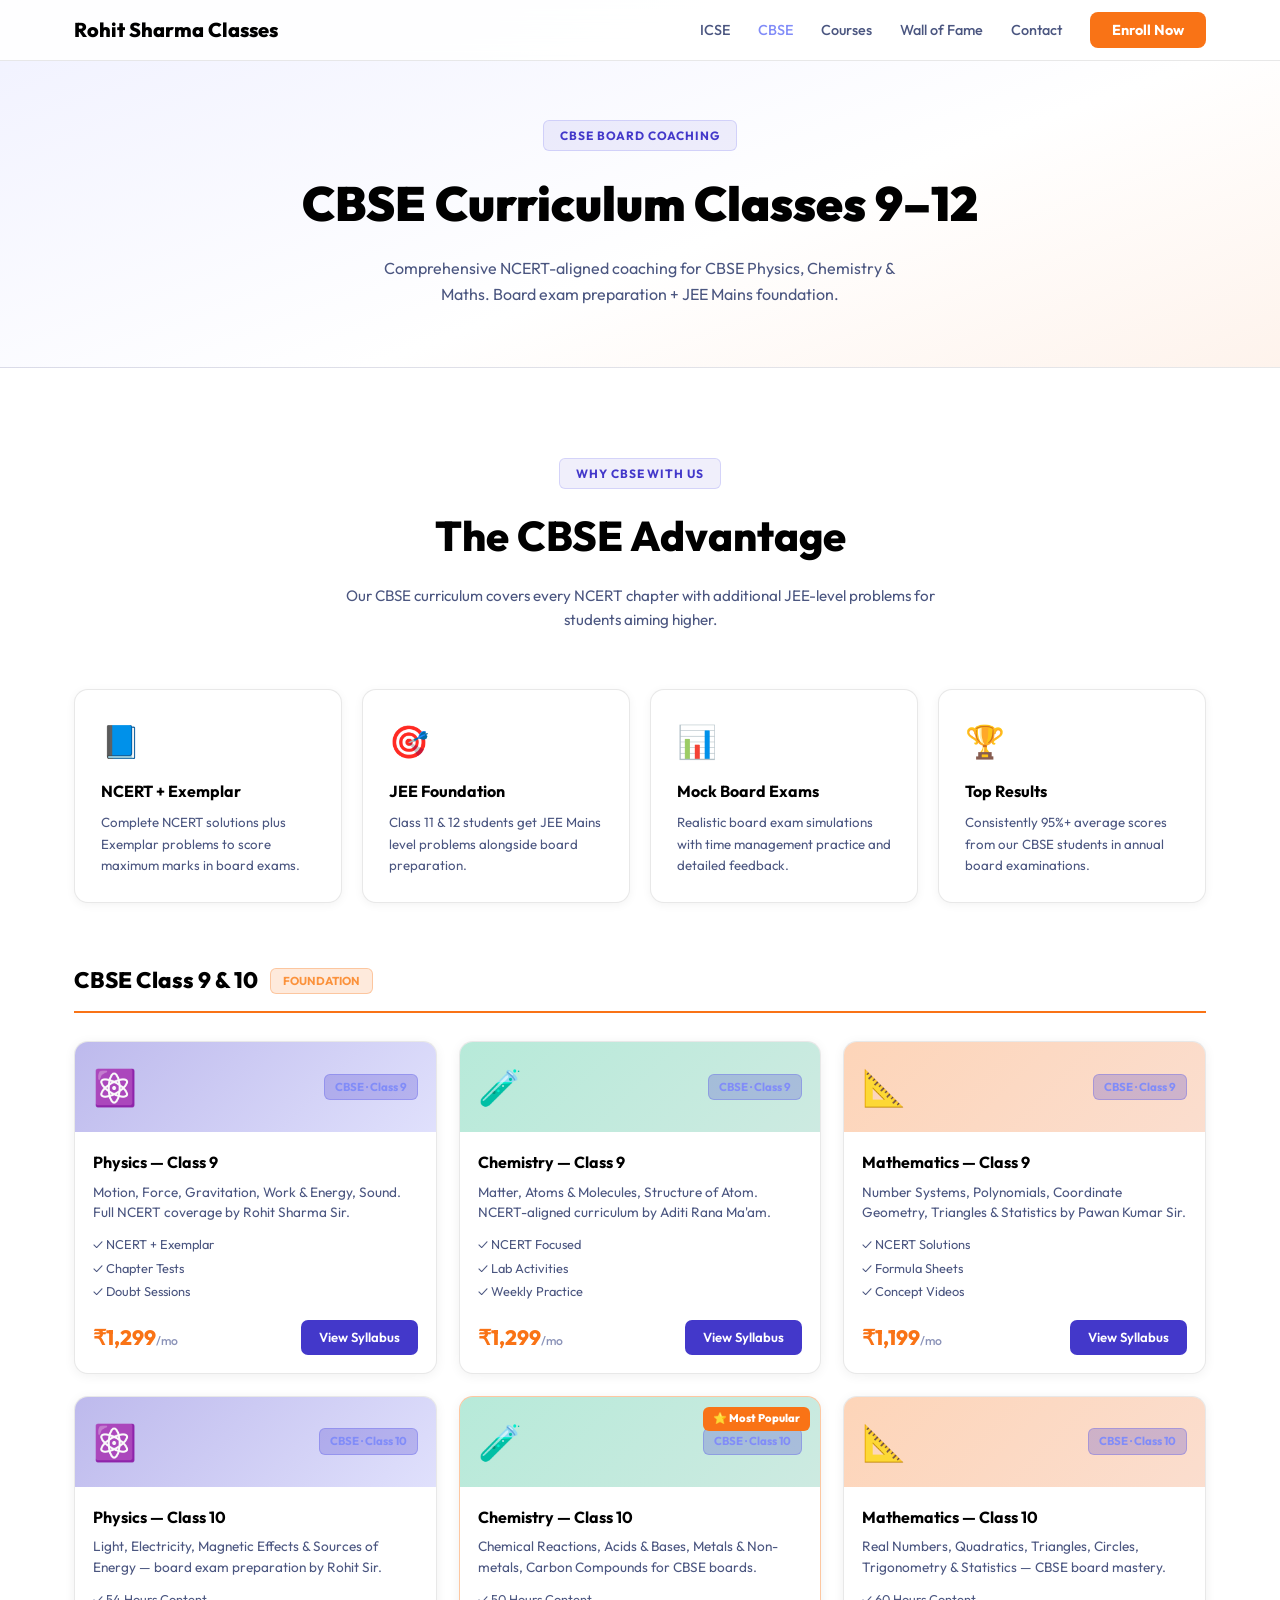
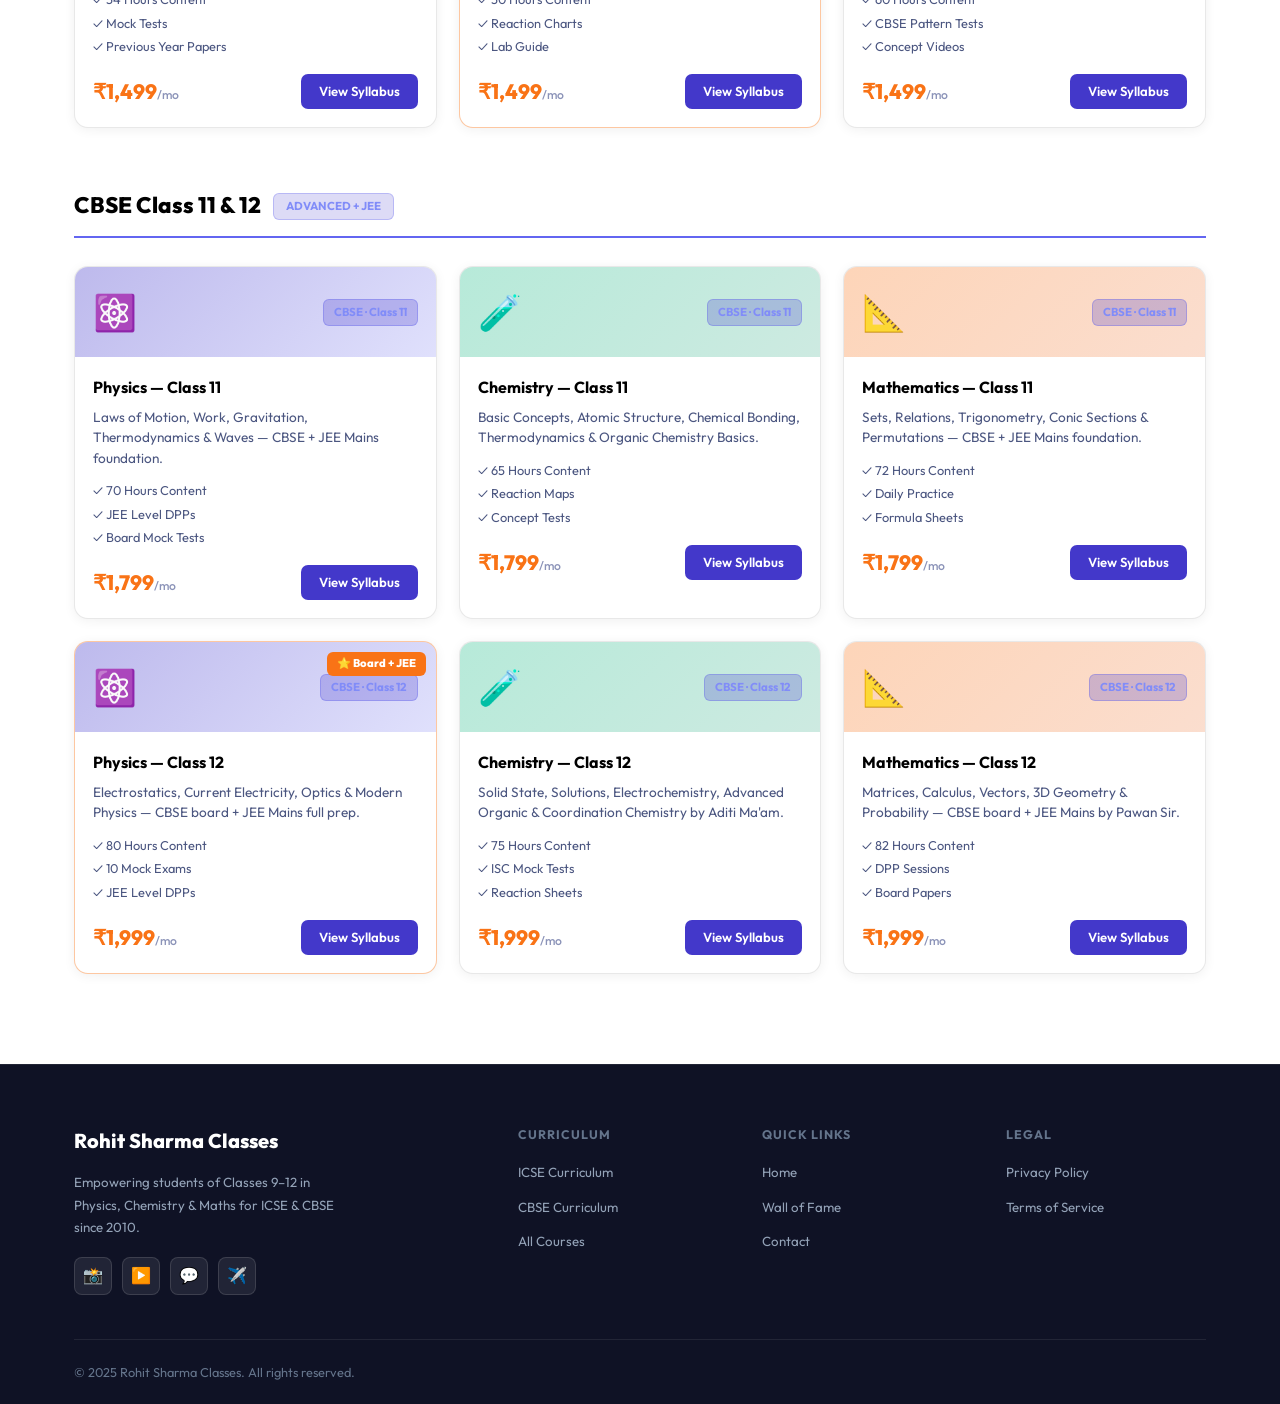
==== cbse.html @ 2926d789 "Initial commit - Rohit Sharma Classes website" ====
<!DOCTYPE html>
<html lang="en">
<head>
  <meta charset="UTF-8"/><meta name="viewport" content="width=device-width,initial-scale=1.0"/>
  <title>CBSE Curriculum | Rohit Sharma Classes</title>
  <meta name="description" content="CBSE Physics, Chemistry & Maths tuition for Classes 9–12 by Rohit Sharma Classes."/>
  <link rel="preconnect" href="https://fonts.googleapis.com"/>
  <link href="https://fonts.googleapis.com/css2?family=Outfit:wght@300;400;500;600;700;800;900&display=swap" rel="stylesheet"/>
  <link rel="stylesheet" href="style.css"/>
</head>
<body>
<nav class="navbar" id="navbar">
  <div class="nav-container">
    <a href="index.html" class="nav-logo">Rohit Sharma Classes</a>
    <ul class="nav-links" id="navLinks">
      <li><a href="icse.html">ICSE</a></li>
      <li><a href="cbse.html" class="active">CBSE</a></li>
      <li><a href="courses.html">Courses</a></li>
      <li><a href="wall-of-fame.html">Wall of Fame</a></li>
      <li><a href="contact.html">Contact</a></li>
      <li><a href="contact.html" class="nav-cta">Enroll Now</a></li>
    </ul>
    <button class="hamburger" id="hamburger"><span></span><span></span><span></span></button>
  </div>
</nav>

<div class="page-header">
  <div class="container">
    <span class="section-tag">CBSE Board Coaching</span>
    <h1>CBSE Curriculum <span class="gradient-text">Classes 9–12</span></h1>
    <p>Comprehensive NCERT-aligned coaching for CBSE Physics, Chemistry &amp; Maths. Board exam preparation + JEE Mains foundation.</p>
  </div>
</div>

<section class="section">
  <div class="container">
    <div class="section-header">
      <span class="section-tag">Why CBSE with Us</span>
      <h2>The <span class="gradient-text">CBSE Advantage</span></h2>
      <p>Our CBSE curriculum covers every NCERT chapter with additional JEE-level problems for students aiming higher.</p>
    </div>
    <div class="why-grid">
      <div class="why-card reveal"><div class="why-icon">📘</div><h3>NCERT + Exemplar</h3><p>Complete NCERT solutions plus Exemplar problems to score maximum marks in board exams.</p></div>
      <div class="why-card reveal"><div class="why-icon">🎯</div><h3>JEE Foundation</h3><p>Class 11 &amp; 12 students get JEE Mains level problems alongside board preparation.</p></div>
      <div class="why-card reveal"><div class="why-icon">📊</div><h3>Mock Board Exams</h3><p>Realistic board exam simulations with time management practice and detailed feedback.</p></div>
      <div class="why-card reveal"><div class="why-icon">🏆</div><h3>Top Results</h3><p>Consistently 95%+ average scores from our CBSE students in annual board examinations.</p></div>
    </div>

    <div style="margin-top:60px">
      <div style="border-bottom:2px solid var(--orange);padding-bottom:12px;margin-bottom:28px;display:flex;align-items:center;gap:12px">
        <h2 style="font-size:1.4rem;font-weight:800">CBSE Class 9 &amp; 10</h2>
        <span style="background:rgba(249,115,22,.15);color:#fb923c;border:1px solid rgba(249,115,22,.3);padding:3px 12px;border-radius:6px;font-size:.72rem;font-weight:700">FOUNDATION</span>
      </div>
      <div class="courses-grid">
        <div class="course-card reveal"><div class="course-card-header physics-bg"><span class="subject-icon">⚛️</span><div class="course-board-tag">CBSE · Class 9</div></div><div class="course-card-body"><h3>Physics — Class 9</h3><p>Motion, Force, Gravitation, Work &amp; Energy, Sound. Full NCERT coverage by Rohit Sharma Sir.</p><ul class="course-features"><li>✓ NCERT + Exemplar</li><li>✓ Chapter Tests</li><li>✓ Doubt Sessions</li></ul><div class="course-footer"><span class="price">₹1,299<span>/mo</span></span><a href="contact.html" class="btn-card">View Syllabus</a></div></div></div>
        <div class="course-card reveal"><div class="course-card-header chemistry-bg"><span class="subject-icon">🧪</span><div class="course-board-tag">CBSE · Class 9</div></div><div class="course-card-body"><h3>Chemistry — Class 9</h3><p>Matter, Atoms &amp; Molecules, Structure of Atom. NCERT-aligned curriculum by Aditi Rana Ma'am.</p><ul class="course-features"><li>✓ NCERT Focused</li><li>✓ Lab Activities</li><li>✓ Weekly Practice</li></ul><div class="course-footer"><span class="price">₹1,299<span>/mo</span></span><a href="contact.html" class="btn-card">View Syllabus</a></div></div></div>
        <div class="course-card reveal"><div class="course-card-header maths-bg"><span class="subject-icon">📐</span><div class="course-board-tag">CBSE · Class 9</div></div><div class="course-card-body"><h3>Mathematics — Class 9</h3><p>Number Systems, Polynomials, Coordinate Geometry, Triangles &amp; Statistics by Pawan Kumar Sir.</p><ul class="course-features"><li>✓ NCERT Solutions</li><li>✓ Formula Sheets</li><li>✓ Concept Videos</li></ul><div class="course-footer"><span class="price">₹1,199<span>/mo</span></span><a href="contact.html" class="btn-card">View Syllabus</a></div></div></div>
        <div class="course-card reveal"><div class="course-card-header physics-bg"><span class="subject-icon">⚛️</span><div class="course-board-tag">CBSE · Class 10</div></div><div class="course-card-body"><h3>Physics — Class 10</h3><p>Light, Electricity, Magnetic Effects &amp; Sources of Energy — board exam preparation by Rohit Sir.</p><ul class="course-features"><li>✓ 54 Hours Content</li><li>✓ Mock Tests</li><li>✓ Previous Year Papers</li></ul><div class="course-footer"><span class="price">₹1,499<span>/mo</span></span><a href="contact.html" class="btn-card">View Syllabus</a></div></div></div>
        <div class="course-card reveal featured"><div class="featured-badge">⭐ Most Popular</div><div class="course-card-header chemistry-bg"><span class="subject-icon">🧪</span><div class="course-board-tag">CBSE · Class 10</div></div><div class="course-card-body"><h3>Chemistry — Class 10</h3><p>Chemical Reactions, Acids &amp; Bases, Metals &amp; Non-metals, Carbon Compounds for CBSE boards.</p><ul class="course-features"><li>✓ 50 Hours Content</li><li>✓ Reaction Charts</li><li>✓ Lab Guide</li></ul><div class="course-footer"><span class="price">₹1,499<span>/mo</span></span><a href="contact.html" class="btn-card">View Syllabus</a></div></div></div>
        <div class="course-card reveal"><div class="course-card-header maths-bg"><span class="subject-icon">📐</span><div class="course-board-tag">CBSE · Class 10</div></div><div class="course-card-body"><h3>Mathematics — Class 10</h3><p>Real Numbers, Quadratics, Triangles, Circles, Trigonometry &amp; Statistics — CBSE board mastery.</p><ul class="course-features"><li>✓ 60 Hours Content</li><li>✓ CBSE Pattern Tests</li><li>✓ Concept Videos</li></ul><div class="course-footer"><span class="price">₹1,499<span>/mo</span></span><a href="contact.html" class="btn-card">View Syllabus</a></div></div></div>
      </div>
    </div>

    <div style="margin-top:60px">
      <div style="border-bottom:2px solid var(--blue2);padding-bottom:12px;margin-bottom:28px;display:flex;align-items:center;gap:12px">
        <h2 style="font-size:1.4rem;font-weight:800">CBSE Class 11 &amp; 12</h2>
        <span style="background:rgba(67,56,202,.18);color:#818cf8;border:1px solid rgba(99,102,241,.3);padding:3px 12px;border-radius:6px;font-size:.72rem;font-weight:700">ADVANCED + JEE</span>
      </div>
      <div class="courses-grid">
        <div class="course-card reveal"><div class="course-card-header physics-bg"><span class="subject-icon">⚛️</span><div class="course-board-tag">CBSE · Class 11</div></div><div class="course-card-body"><h3>Physics — Class 11</h3><p>Laws of Motion, Work, Gravitation, Thermodynamics &amp; Waves — CBSE + JEE Mains foundation.</p><ul class="course-features"><li>✓ 70 Hours Content</li><li>✓ JEE Level DPPs</li><li>✓ Board Mock Tests</li></ul><div class="course-footer"><span class="price">₹1,799<span>/mo</span></span><a href="contact.html" class="btn-card">View Syllabus</a></div></div></div>
        <div class="course-card reveal"><div class="course-card-header chemistry-bg"><span class="subject-icon">🧪</span><div class="course-card-header chemistry-bg" style="display:none"></div><div class="course-board-tag">CBSE · Class 11</div></div><div class="course-card-body"><h3>Chemistry — Class 11</h3><p>Basic Concepts, Atomic Structure, Chemical Bonding, Thermodynamics &amp; Organic Chemistry Basics.</p><ul class="course-features"><li>✓ 65 Hours Content</li><li>✓ Reaction Maps</li><li>✓ Concept Tests</li></ul><div class="course-footer"><span class="price">₹1,799<span>/mo</span></span><a href="contact.html" class="btn-card">View Syllabus</a></div></div></div>
        <div class="course-card reveal"><div class="course-card-header maths-bg"><span class="subject-icon">📐</span><div class="course-board-tag">CBSE · Class 11</div></div><div class="course-card-body"><h3>Mathematics — Class 11</h3><p>Sets, Relations, Trigonometry, Conic Sections &amp; Permutations — CBSE + JEE Mains foundation.</p><ul class="course-features"><li>✓ 72 Hours Content</li><li>✓ Daily Practice</li><li>✓ Formula Sheets</li></ul><div class="course-footer"><span class="price">₹1,799<span>/mo</span></span><a href="contact.html" class="btn-card">View Syllabus</a></div></div></div>
        <div class="course-card reveal featured"><div class="featured-badge">⭐ Board + JEE</div><div class="course-card-header physics-bg"><span class="subject-icon">⚛️</span><div class="course-board-tag">CBSE · Class 12</div></div><div class="course-card-body"><h3>Physics — Class 12</h3><p>Electrostatics, Current Electricity, Optics &amp; Modern Physics — CBSE board + JEE Mains full prep.</p><ul class="course-features"><li>✓ 80 Hours Content</li><li>✓ 10 Mock Exams</li><li>✓ JEE Level DPPs</li></ul><div class="course-footer"><span class="price">₹1,999<span>/mo</span></span><a href="contact.html" class="btn-card">View Syllabus</a></div></div></div>
        <div class="course-card reveal"><div class="course-card-header chemistry-bg"><span class="subject-icon">🧪</span><div class="course-board-tag">CBSE · Class 12</div></div><div class="course-card-body"><h3>Chemistry — Class 12</h3><p>Solid State, Solutions, Electrochemistry, Advanced Organic &amp; Coordination Chemistry by Aditi Ma'am.</p><ul class="course-features"><li>✓ 75 Hours Content</li><li>✓ ISC Mock Tests</li><li>✓ Reaction Sheets</li></ul><div class="course-footer"><span class="price">₹1,999<span>/mo</span></span><a href="contact.html" class="btn-card">View Syllabus</a></div></div></div>
        <div class="course-card reveal"><div class="course-card-header maths-bg"><span class="subject-icon">📐</span><div class="course-board-tag">CBSE · Class 12</div></div><div class="course-card-body"><h3>Mathematics — Class 12</h3><p>Matrices, Calculus, Vectors, 3D Geometry &amp; Probability — CBSE board + JEE Mains by Pawan Sir.</p><ul class="course-features"><li>✓ 82 Hours Content</li><li>✓ DPP Sessions</li><li>✓ Board Papers</li></ul><div class="course-footer"><span class="price">₹1,999<span>/mo</span></span><a href="contact.html" class="btn-card">View Syllabus</a></div></div></div>
      </div>
    </div>
  </div>
</section>

<footer class="footer">
  <div class="container">
    <div class="footer-grid">
      <div class="footer-brand"><a href="index.html" class="nav-logo">Rohit Sharma Classes</a><p>Empowering students of Classes 9–12 in Physics, Chemistry &amp; Maths for ICSE &amp; CBSE since 2010.</p><div class="social-links"><a href="#">📸</a><a href="#">▶️</a><a href="#">💬</a><a href="#">✈️</a></div></div>
      <div class="footer-links"><h4>Curriculum</h4><ul><li><a href="icse.html">ICSE Curriculum</a></li><li><a href="cbse.html">CBSE Curriculum</a></li><li><a href="courses.html">All Courses</a></li></ul></div>
      <div class="footer-links"><h4>Quick Links</h4><ul><li><a href="index.html">Home</a></li><li><a href="wall-of-fame.html">Wall of Fame</a></li><li><a href="contact.html">Contact</a></li></ul></div>
      <div class="footer-links"><h4>Legal</h4><ul><li><a href="#">Privacy Policy</a></li><li><a href="#">Terms of Service</a></li></ul></div>
    </div>
    <div class="footer-bottom"><p>© 2025 Rohit Sharma Classes. All rights reserved.</p></div>
  </div>
</footer>
<div class="toast" id="toast"></div>
<script src="script.js"></script>
</body>
</html>
---- style.css ----
*,*::before,*::after{margin:0;padding:0;box-sizing:border-box}
:root{
  --bg:#ffffff;--bg2:#f8f9fc;--bg3:#f1f3f8;
  --surface:#ffffff;--surface2:#f4f5fb;
  --border:rgba(0,0,0,0.09);
  --text:#0f1225;--text2:#4b5680;--text3:#8b93b8;
  --blue:#4338ca;--blue2:#6366f1;--blue-light:#818cf8;
  --orange:#f97316;--orange2:#fb923c;
  --physics:#6366f1;--chemistry:#10b981;--maths:#f97316;
  --radius:14px;--shadow:0 4px 24px rgba(67,56,202,0.10);
}
html{scroll-behavior:smooth}
body{font-family:'Outfit',sans-serif;background:var(--bg);color:var(--text);line-height:1.6;overflow-x:hidden}
a{text-decoration:none;color:inherit}
h1,h2,h3,h4,h5,h6{color:#000}
ul{list-style:none}
.container{max-width:1180px;margin:0 auto;padding:0 24px}
.gradient-text{color:#000;background:none;-webkit-background-clip:unset;-webkit-text-fill-color:#000;background-clip:unset}

/* NAVBAR */
.navbar{position:fixed;top:0;left:0;right:0;z-index:1000;padding:14px 0;background:rgba(255,255,255,0.88);backdrop-filter:blur(20px);border-bottom:1px solid var(--border);transition:.3s}
.navbar.scrolled{padding:10px 0;background:rgba(255,255,255,0.98)}
.nav-container{max-width:1180px;margin:0 auto;padding:0 24px;display:flex;align-items:center;justify-content:space-between}
.nav-logo{display:flex;align-items:center;gap:8px;font-size:1.25rem;font-weight:800;color:#000}
.nav-links{display:flex;align-items:center;gap:28px}
.nav-links a{font-size:.9rem;font-weight:500;color:var(--text2);transition:.2s}
.nav-links a:hover,.nav-links a.active{color:var(--blue)}
.nav-links a.active{color:#818cf8}
.nav-cta{background:var(--orange);color:#fff !important;padding:9px 22px;border-radius:8px;font-weight:700 !important;transition:opacity .2s,transform .2s !important}
.nav-cta:hover{opacity:.9;transform:translateY(-1px)}
.hamburger{display:none;flex-direction:column;gap:5px;background:none;border:none;cursor:pointer;padding:4px}
.hamburger span{display:block;width:24px;height:2px;background:var(--text2);border-radius:2px;transition:.3s}

/* BUTTONS */
.btn-primary{display:inline-block;background:var(--orange);color:#fff;padding:13px 30px;border-radius:8px;font-weight:700;font-size:.95rem;border:none;cursor:pointer;transition:.2s;font-family:'Outfit',sans-serif}
.btn-primary:hover{background:var(--orange2);transform:translateY(-2px)}
.btn-blue{display:inline-block;background:var(--blue);color:#fff;padding:13px 30px;border-radius:8px;font-weight:700;font-size:.95rem;border:none;cursor:pointer;transition:.2s;font-family:'Outfit',sans-serif}
.btn-blue:hover{background:var(--blue2);transform:translateY(-2px)}
.btn-outline{display:inline-block;padding:13px 30px;border-radius:8px;border:1.5px solid rgba(255,255,255,0.2);color:var(--text);font-weight:600;font-size:.95rem;transition:.2s}
.btn-outline:hover{border-color:var(--orange);color:var(--orange)}
.full-btn{width:100%;text-align:center;padding:15px}

/* HERO */
.hero{min-height:100vh;display:flex;align-items:center;padding:120px 24px 80px;max-width:1180px;margin:0 auto;gap:60px;position:relative}
.hero-bg-orbs{position:fixed;inset:0;pointer-events:none;z-index:-1}
.orb{position:absolute;border-radius:50%;filter:blur(110px);opacity:.07}
.orb-1{width:500px;height:500px;background:#4338ca;top:-100px;left:-100px}
.orb-2{width:400px;height:400px;background:#f97316;bottom:0;right:-80px}
.orb-3{width:280px;height:280px;background:#6366f1;top:50%;left:45%}
.hero-content{flex:1}
.hero-badge{display:inline-block;padding:6px 18px;background:rgba(67,56,202,.18);border:1px solid rgba(99,102,241,.3);border-radius:6px;font-size:.8rem;font-weight:700;color:#818cf8;margin-bottom:20px;letter-spacing:.04em;text-transform:uppercase;animation:fadeUp .6s ease both}
.hero-content h1{font-size:clamp(2.4rem,5vw,3.8rem);font-weight:900;line-height:1.15;margin-bottom:18px;animation:fadeUp .6s .1s ease both}
.hero-sub{font-size:1.05rem;color:var(--text2);max-width:500px;margin-bottom:32px;animation:fadeUp .6s .2s ease both}
.hero-actions{display:flex;gap:14px;flex-wrap:wrap;margin-bottom:44px;animation:fadeUp .6s .3s ease both}
.hero-stats{display:flex;align-items:center;gap:24px;animation:fadeUp .6s .4s ease both}
.stat{display:flex;flex-direction:column}
.stat-num{font-size:1.8rem;font-weight:800;color:var(--orange)}
.stat-label{font-size:.78rem;color:var(--text3);font-weight:500}
.stat-divider{width:1px;height:36px;background:var(--border)}
.hero-visual{flex:1;position:relative;min-height:400px;display:flex;align-items:center;justify-content:center}
.hero-circle{width:280px;height:280px;border-radius:50%;background:linear-gradient(135deg,rgba(67,56,202,.2),rgba(249,115,22,.1));border:1px solid rgba(99,102,241,.25);display:flex;align-items:center;justify-content:center;animation:pulse 4s ease-in-out infinite}
.hero-circle-inner{text-align:center}
.circle-emoji{font-size:3rem;display:block;margin-bottom:8px}
.hero-circle-inner p{font-size:.95rem;font-weight:700;line-height:1.4}
.floating-card{position:absolute;background:#fff;border:1px solid var(--border);border-radius:14px;padding:12px 18px;display:flex;flex-direction:column;gap:3px;font-weight:700;font-size:.88rem;box-shadow:0 4px 20px rgba(67,56,202,0.12);animation:floatCard 3s ease-in-out infinite}
.floating-card .card-icon{font-size:1.4rem}
.floating-card .card-tag{font-size:.7rem;font-weight:500;color:var(--text3)}
.card-physics{top:20px;left:0;animation-delay:0s;border-left:3px solid var(--blue2)}
.card-chemistry{bottom:60px;left:20px;animation-delay:1s;border-left:3px solid var(--chemistry)}
.card-maths{top:60px;right:0;animation-delay:2s;border-left:3px solid var(--orange)}

/* BOARDS STRIP */
.boards-strip{background:var(--surface);border-top:1px solid var(--border);border-bottom:1px solid var(--border);padding:18px 24px}
.boards-container{max-width:1180px;margin:0 auto;display:flex;align-items:center;gap:14px;flex-wrap:wrap}
.boards-label{font-size:.8rem;color:var(--text3);font-weight:700;text-transform:uppercase;letter-spacing:.06em}
.board-badge{padding:5px 18px;border-radius:6px;font-weight:700;font-size:.82rem}
.board-badge.cbse{background:rgba(67,56,202,.18);color:#818cf8;border:1px solid rgba(99,102,241,.3)}
.board-badge.icse{background:rgba(249,115,22,.15);color:#fb923c;border:1px solid rgba(249,115,22,.3)}
.class-badges{display:flex;gap:8px;flex-wrap:wrap}
.class-badges span{padding:4px 12px;border-radius:6px;font-size:.78rem;font-weight:500;background:rgba(255,255,255,.05);border:1px solid var(--border);color:var(--text2)}

/* SECTION */
.section{padding:90px 0}
.section-header{text-align:center;max-width:600px;margin:0 auto 56px}
.section-tag{display:inline-block;padding:5px 16px;border-radius:6px;background:rgba(67,56,202,.08);border:1px solid rgba(99,102,241,.2);color:var(--blue);font-size:.75rem;font-weight:700;text-transform:uppercase;letter-spacing:.08em;margin-bottom:14px}
.section-header h2{font-size:clamp(1.7rem,3.5vw,2.6rem);font-weight:800;margin-bottom:14px}
.section-header p{color:var(--text2);font-size:.95rem}

/* WHY GRID */
.why-grid{display:grid;grid-template-columns:repeat(auto-fill,minmax(240px,1fr));gap:20px}
.why-card{background:#fff;border:1px solid var(--border);border-radius:var(--radius);padding:26px;transition:.25s;box-shadow:0 2px 10px rgba(0,0,0,.05)}
.why-card:hover{transform:translateY(-4px);border-color:rgba(67,56,202,.2);box-shadow:0 10px 28px rgba(67,56,202,.12)}
.why-icon{font-size:2rem;margin-bottom:12px}
.why-card h3{font-size:1rem;font-weight:700;margin-bottom:8px}
.why-card p{font-size:.83rem;color:var(--text2);line-height:1.6}

/* COURSE TABS */
.course-tabs{display:flex;gap:8px;justify-content:center;margin-bottom:36px}
.tab-btn{padding:9px 26px;border-radius:8px;border:1.5px solid var(--border);background:transparent;color:var(--text2);font-size:.88rem;font-weight:600;cursor:pointer;transition:.2s;font-family:'Outfit',sans-serif}
.tab-btn.active{background:var(--blue);color:#fff;border-color:transparent}
.tab-btn:hover:not(.active){border-color:var(--blue2);color:var(--blue-light)}
.courses-grid{display:grid;grid-template-columns:repeat(auto-fill,minmax(320px,1fr));gap:22px}
.course-card{background:#fff;border:1px solid var(--border);border-radius:var(--radius);overflow:hidden;transition:.25s;position:relative;box-shadow:0 2px 12px rgba(0,0,0,0.06)}
.course-card:hover{transform:translateY(-5px);box-shadow:0 12px 32px rgba(67,56,202,.15)}
.course-card.featured{border-color:rgba(249,115,22,.4)}
.featured-badge{position:absolute;top:10px;right:10px;z-index:5;background:var(--orange);color:#fff;font-size:.7rem;font-weight:800;padding:3px 10px;border-radius:6px}
.course-card-header{height:90px;display:flex;align-items:center;padding:18px;justify-content:space-between;position:relative;overflow:hidden}
.physics-bg{background:linear-gradient(135deg,rgba(67,56,202,.35),rgba(99,102,241,.2))}
.chemistry-bg{background:linear-gradient(135deg,rgba(16,185,129,.3),rgba(5,150,105,.2))}
.maths-bg{background:linear-gradient(135deg,rgba(249,115,22,.3),rgba(234,88,12,.2))}
.subject-icon{font-size:2.2rem}
.course-board-tag{background:rgba(67,56,202,.25);border:1px solid rgba(99,102,241,.35);color:#818cf8;padding:3px 10px;border-radius:6px;font-size:.72rem;font-weight:700}
.icse-tag{background:rgba(249,115,22,.2);border-color:rgba(249,115,22,.35);color:#fb923c}
.course-card-body{padding:18px}
.course-card-body h3{font-size:1rem;font-weight:700;margin-bottom:6px}
.course-card-body>p{font-size:.85rem;color:var(--text2);margin-bottom:12px;line-height:1.5}
.course-features{display:flex;flex-direction:column;gap:3px;margin-bottom:18px}
.course-features li{font-size:.8rem;color:var(--text2)}
.course-footer{display:flex;align-items:center;justify-content:space-between}
.price{font-size:1.3rem;font-weight:800;color:var(--orange)}
.price span{font-size:.76rem;color:var(--text3);font-weight:500}
.btn-card{background:var(--blue);color:#fff;padding:7px 18px;border-radius:7px;font-weight:600;font-size:.82rem;transition:.2s}
.btn-card:hover{background:var(--blue2)}

/* TEACHERS */
.teachers-section{background:var(--bg2);border-top:1px solid var(--border);border-bottom:1px solid var(--border)}
.teachers-grid{display:grid;grid-template-columns:repeat(auto-fill,minmax(270px,1fr));gap:22px;}
.teacher-card{background:#fff;border:1px solid var(--border);border-radius:var(--radius);padding:28px;text-align:center;transition:.25s;box-shadow:0 2px 12px rgba(0,0,0,.05)}

.teacher-card:hover{transform:translateY(-5px);box-shadow:0 12px 28px rgba(67,56,202,.14)}
.teacher-avatar{width:80px;height:80px;border-radius:50%;margin:0 auto 14px;display:flex;align-items:center;justify-content:center;font-size:1.5rem;font-weight:800;color:#fff}
.physics-av{background:linear-gradient(135deg,#1d4ed8,#4338ca)}
.chemistry-av{background:linear-gradient(135deg,#059669,#10b981)}
.maths-av{background:linear-gradient(135deg,#d97706,#f97316)}
.alt-av{background:linear-gradient(135deg,#7c3aed,#a78bfa)}
.teacher-info h3{font-size:1rem;font-weight:700;margin-bottom:6px}
.teacher-subject{display:inline-block;padding:3px 12px;border-radius:6px;font-size:.75rem;font-weight:700;margin-bottom:10px}
.physics-subject{background:rgba(67,56,202,.18);color:#818cf8}
.chemistry-subject{background:rgba(16,185,129,.15);color:#34d399}
.maths-subject{background:rgba(249,115,22,.15);color:#fb923c}
.teacher-info p{font-size:.83rem;color:var(--text2);margin-bottom:14px;line-height:1.6}
.teacher-stats{display:flex;justify-content:center;gap:18px}
.teacher-stats div{display:flex;flex-direction:column;align-items:center}
.teacher-stats span{font-size:.95rem;font-weight:800;color:var(--orange)}
.teacher-stats small{font-size:.7rem;color:var(--text3)}

/* REVIEWS */
.reviews-carousel{overflow:hidden;margin:0 -24px;padding:0 24px}
.reviews-track{display:flex;gap:22px;transition:transform .5s cubic-bezier(.4,0,.2,1);padding-bottom:8px}
.review-card{min-width:330px;background:#fff;border:1px solid var(--border);border-radius:var(--radius);padding:24px;flex-shrink:0;box-shadow:0 2px 12px rgba(0,0,0,.06)}
.review-stars{color:var(--orange);font-size:1rem;margin-bottom:10px}
.review-card>p{font-size:.88rem;color:var(--text2);line-height:1.7;margin-bottom:18px;font-style:italic}
.review-author{display:flex;align-items:center;gap:10px}
.review-avatar{width:42px;height:42px;border-radius:50%;display:flex;align-items:center;justify-content:center;font-weight:800;font-size:.95rem;flex-shrink:0;color:#fff}
.review-author strong{display:block;font-size:.88rem}
.review-author span{font-size:.75rem;color:var(--text3)}
.carousel-controls{display:flex;align-items:center;justify-content:center;gap:18px;margin-top:28px}
.carousel-btn{width:42px;height:42px;border-radius:8px;background:#fff;border:1px solid var(--border);color:var(--text);font-size:1rem;cursor:pointer;transition:.2s;box-shadow:0 2px 8px rgba(0,0,0,.07)}
.carousel-btn:hover{border-color:var(--blue2);background:rgba(67,56,202,.15)}
.carousel-dots{display:flex;gap:7px}
.dot{width:7px;height:7px;border-radius:50%;background:var(--border);transition:.3s;cursor:pointer}
.dot.active{background:var(--orange);width:22px;border-radius:4px}

/* CONNECT */
.connect-section{padding:90px 0;position:relative;overflow:hidden;background:linear-gradient(135deg,#f0f1ff 0%,#fef3ec 100%);border-top:1px solid var(--border)}
.connect-bg-orbs{position:absolute;inset:0;pointer-events:none}
.orb-c1{position:absolute;width:450px;height:450px;background:#4338ca;border-radius:50%;filter:blur(100px);opacity:.08;top:-100px;right:-80px}
.orb-c2{position:absolute;width:350px;height:350px;background:#f97316;border-radius:50%;filter:blur(100px);opacity:.07;bottom:0;left:0}
.connect-grid{display:grid;grid-template-columns:1fr 1fr;gap:60px;align-items:center;position:relative}
.connect-text h2{font-size:clamp(1.5rem,3vw,2.3rem);font-weight:800;margin:12px 0 14px}
.connect-text p{color:var(--text2);margin-bottom:24px}
.connect-perks{display:flex;flex-direction:column;gap:9px}
.perk{font-size:.9rem;font-weight:500;color:var(--text2)}
.connect-form,.contact-form{background:#fff;border:1px solid var(--border);border-radius:16px;padding:32px;box-shadow:0 4px 20px rgba(67,56,202,.08)}
.connect-form h3{font-size:1.15rem;font-weight:700;margin-bottom:22px}
.form-group{margin-bottom:14px}
.form-group label{display:block;font-size:.78rem;font-weight:700;color:var(--text2);margin-bottom:5px;text-transform:uppercase;letter-spacing:.05em}
.form-group input,.form-group select,.form-group textarea{width:100%;background:var(--bg3);border:1px solid var(--border);border-radius:8px;padding:11px 14px;color:var(--text);font-size:.88rem;font-family:'Outfit',sans-serif;transition:.2s;outline:none}
.form-group input:focus,.form-group select:focus,.form-group textarea:focus{border-color:var(--blue2);box-shadow:0 0 0 3px rgba(99,102,241,.12)}
.form-group select option{background:var(--bg3)}
.form-group textarea{resize:vertical}
.form-row{display:grid;grid-template-columns:1fr 1fr;gap:10px}
.form-note{text-align:center;font-size:.75rem;color:var(--text3);margin-top:9px}

/* CONTACT */
.contact-section{background:var(--bg2)}
.contact-grid{display:grid;grid-template-columns:1fr 1fr;gap:44px;align-items:start}
.contact-cards{display:grid;grid-template-columns:1fr 1fr;gap:14px}

.contact-card{background:#fff;border:1px solid var(--border);border-radius:14px;padding:22px;text-align:center;transition:.2s;box-shadow:0 2px 10px rgba(0,0,0,.05)}
.contact-card:hover{transform:translateY(-4px);border-color:rgba(67,56,202,.25);box-shadow:0 8px 24px rgba(67,56,202,.1)}
.contact-icon{font-size:1.7rem;margin-bottom:8px}
.contact-card h4{font-size:.9rem;font-weight:700;margin-bottom:5px}
.contact-card p{font-size:.8rem;color:var(--text2);line-height:1.6}

/* WALL OF FAME */
.wof-section{background:var(--bg)}
.wof-stats{display:grid;grid-template-columns:repeat(3,1fr);gap:22px;margin-bottom:56px}
.wof-stat-card{background:#fff;border:1px solid var(--border);border-radius:14px;padding:28px;text-align:center;box-shadow:0 2px 12px rgba(0,0,0,.05)}
.wof-stat-card .big-num{font-size:2.6rem;font-weight:900;color:var(--orange);display:block}
.wof-stat-card .big-label{font-size:.82rem;color:var(--text3);font-weight:600;text-transform:uppercase;letter-spacing:.06em}
.toppers-grid{display:grid;grid-template-columns:repeat(auto-fill,minmax(220px,1fr));gap:18px}
.topper-card{background:#fff;border:1px solid var(--border);border-radius:14px;padding:22px;text-align:center;transition:.2s;box-shadow:0 2px 10px rgba(0,0,0,.05)}
.topper-card:hover{transform:translateY(-4px);border-color:rgba(249,115,22,.3);box-shadow:0 8px 24px rgba(249,115,22,.1)}
.topper-avatar{width:64px;height:64px;border-radius:50%;margin:0 auto 12px;display:flex;align-items:center;justify-content:center;font-size:1.3rem;font-weight:800;color:#fff}
.topper-card h4{font-size:.95rem;font-weight:700;margin-bottom:4px}
.topper-score{font-size:.78rem;color:var(--orange);font-weight:700;margin-bottom:6px}
.topper-quote{font-size:.78rem;color:var(--text3);font-style:italic;line-height:1.5}

/* FOOTER */
.footer{background:#0f1225;border-top:1px solid rgba(255,255,255,.08);padding:60px 0 0;color:#f0f4ff}
.footer .nav-logo{color:#fff}
.footer h1,.footer h2,.footer h3,.footer h4,.footer h5,.footer h6{color:#fff}
.footer-grid{display:grid;grid-template-columns:2fr 1fr 1fr 1fr;gap:44px;margin-bottom:44px}
.footer-brand p{font-size:.83rem;color:#94a3b8;margin:14px 0 18px;max-width:260px;line-height:1.7}
.social-links{display:flex;gap:10px}
.social-links a{width:38px;height:38px;background:rgba(255,255,255,.08);border:1px solid rgba(255,255,255,.12);border-radius:8px;display:flex;align-items:center;justify-content:center;font-size:1rem;transition:.2s}
.social-links a:hover{border-color:var(--orange);transform:translateY(-2px)}
.footer-links h4{font-size:.78rem;font-weight:700;text-transform:uppercase;letter-spacing:.08em;color:#64748b;margin-bottom:14px}
.footer-links ul{display:flex;flex-direction:column;gap:9px}
.footer-links a{font-size:.83rem;color:#94a3b8;transition:.2s}
.footer-links a:hover{color:var(--orange)}
.footer-bottom{border-top:1px solid rgba(255,255,255,.08);padding:22px 0;display:flex;align-items:center;justify-content:space-between;flex-wrap:wrap;gap:10px}
.footer-bottom p{font-size:.8rem;color:#64748b}
.footer-bottom-links{display:flex;gap:18px}
.footer-bottom-links a{font-size:.8rem;color:#64748b;transition:.2s}
.footer-bottom-links a:hover{color:#94a3b8}

/* TOAST */
.toast{position:fixed;bottom:28px;left:50%;transform:translateX(-50%) translateY(80px);background:linear-gradient(135deg,#059669,#10b981);color:#fff;padding:12px 26px;border-radius:8px;font-weight:600;font-size:.88rem;box-shadow:0 8px 24px rgba(0,0,0,.4);z-index:9999;transition:transform .4s cubic-bezier(.4,0,.2,1),opacity .4s;opacity:0;white-space:nowrap}
.toast.show{transform:translateX(-50%) translateY(0);opacity:1}

/* PAGE HEADER */
.page-header{padding:120px 0 60px;text-align:center;background:linear-gradient(160deg,#f0f1ff 0%,#fff 60%,#fef3ec 100%);border-bottom:1px solid var(--border)}
.page-header .section-tag{margin-bottom:14px}
.page-header h1{font-size:clamp(2rem,4vw,3rem);font-weight:900;margin-bottom:14px}
.page-header p{color:var(--text2);max-width:550px;margin:0 auto}

/* ANIMATIONS */
@keyframes fadeUp{from{opacity:0;transform:translateY(22px)}to{opacity:1;transform:translateY(0)}}
@keyframes floatCard{0%,100%{transform:translateY(0)}50%{transform:translateY(-10px)}}
@keyframes pulse{0%,100%{box-shadow:0 0 0 0 rgba(67,56,202,.25)}50%{box-shadow:0 0 0 22px rgba(67,56,202,0)}}

/* SCROLL REVEAL */
.reveal{opacity:0;transform:translateY(28px);transition:opacity .6s ease,transform .6s ease}
.reveal.visible{opacity:1;transform:translateY(0)}

/* RESPONSIVE */
@media(max-width:1024px){.footer-grid{grid-template-columns:1fr 1fr}.connect-grid,.contact-grid{grid-template-columns:1fr;gap:36px}.wof-stats{grid-template-columns:1fr 1fr}}
@media(max-width:768px){
  .hero{flex-direction:column;gap:36px;padding-top:110px;text-align:center}
  .hero-stats{justify-content:center}
  .hero-actions{justify-content:center}
  .hero-visual{min-height:280px;width:100%}
  .hero-circle{width:200px;height:200px}
  .nav-links{display:none;position:fixed;top:0;left:0;right:0;bottom:0;background:#fff;flex-direction:column;align-items:center;justify-content:center;gap:28px;font-size:1.1rem}
  .nav-links.open{display:flex}
  .hamburger{display:flex;z-index:1001}
  .courses-grid,.teachers-grid,.contact-cards{grid-template-columns:1fr}
  .footer-grid{grid-template-columns:1fr}
  .form-row{grid-template-columns:1fr}
  .review-card{min-width:270px}
  .wof-stats{grid-template-columns:1fr}
}
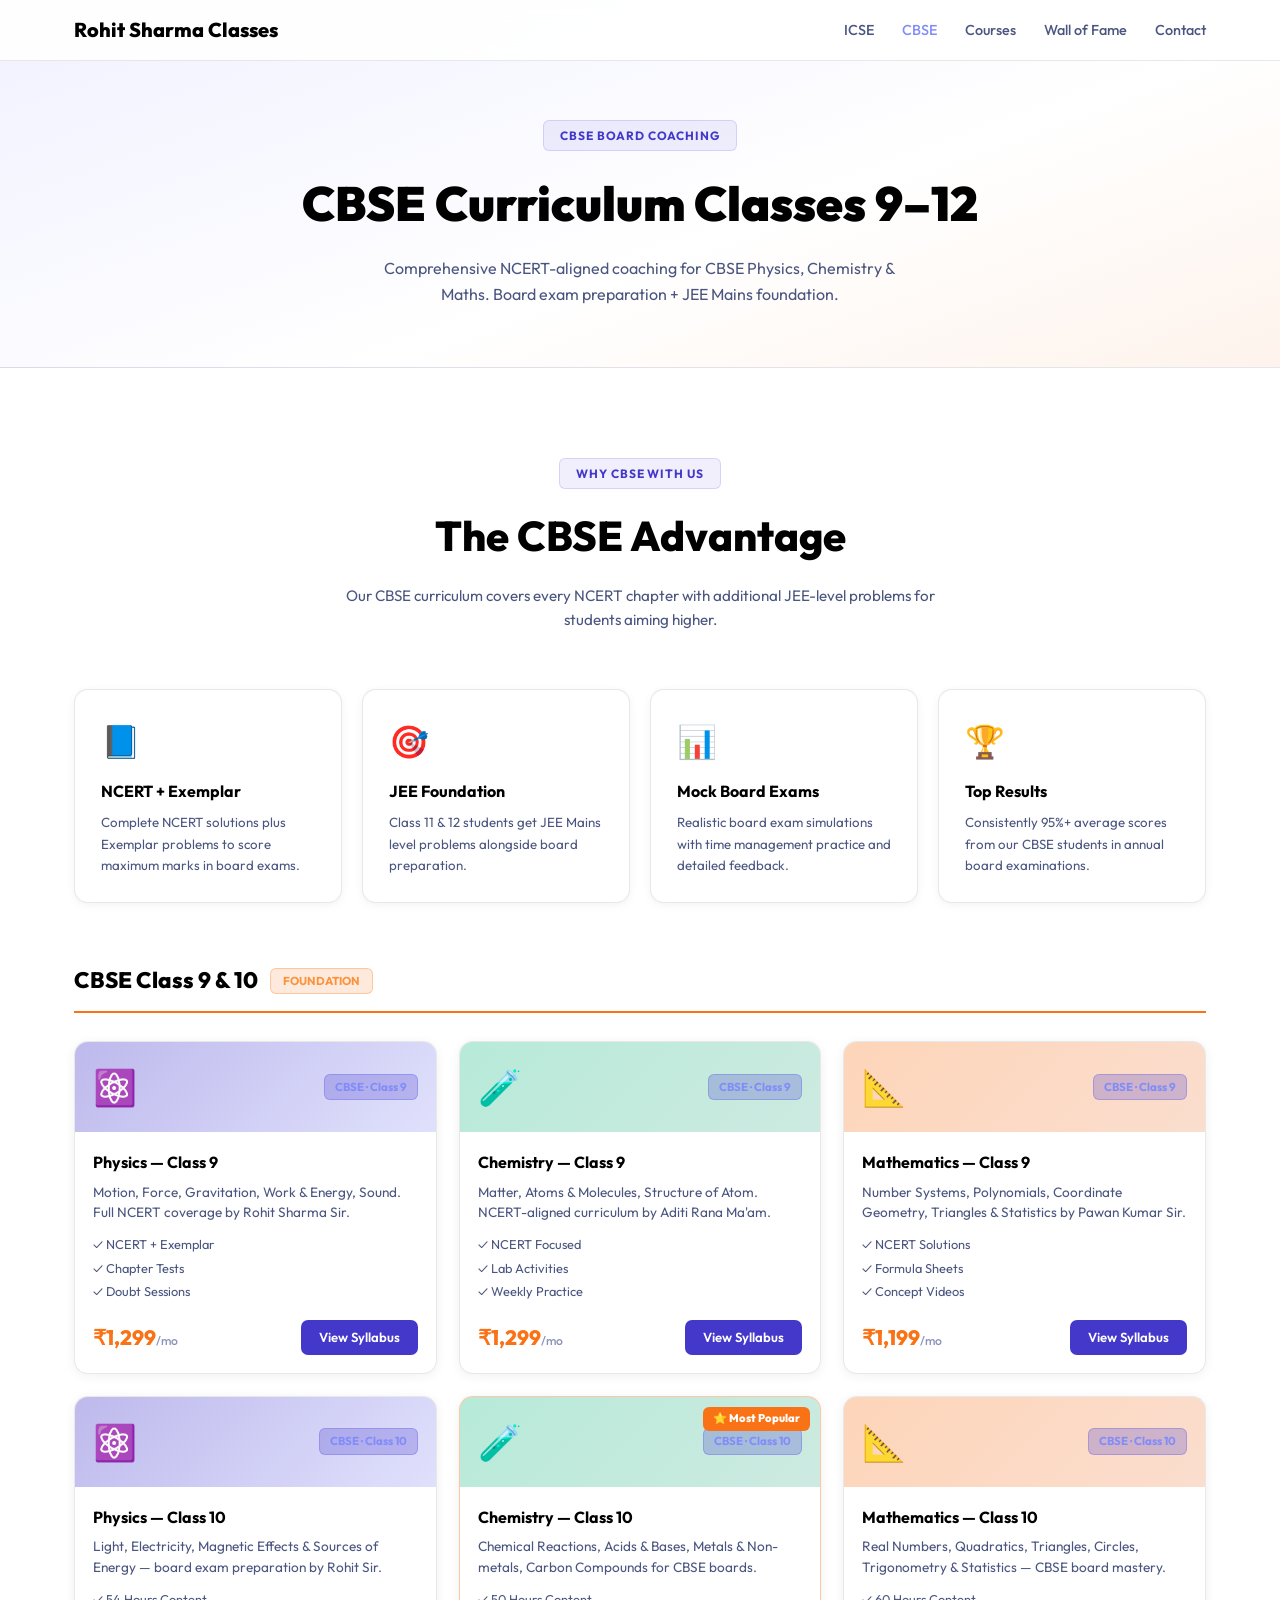
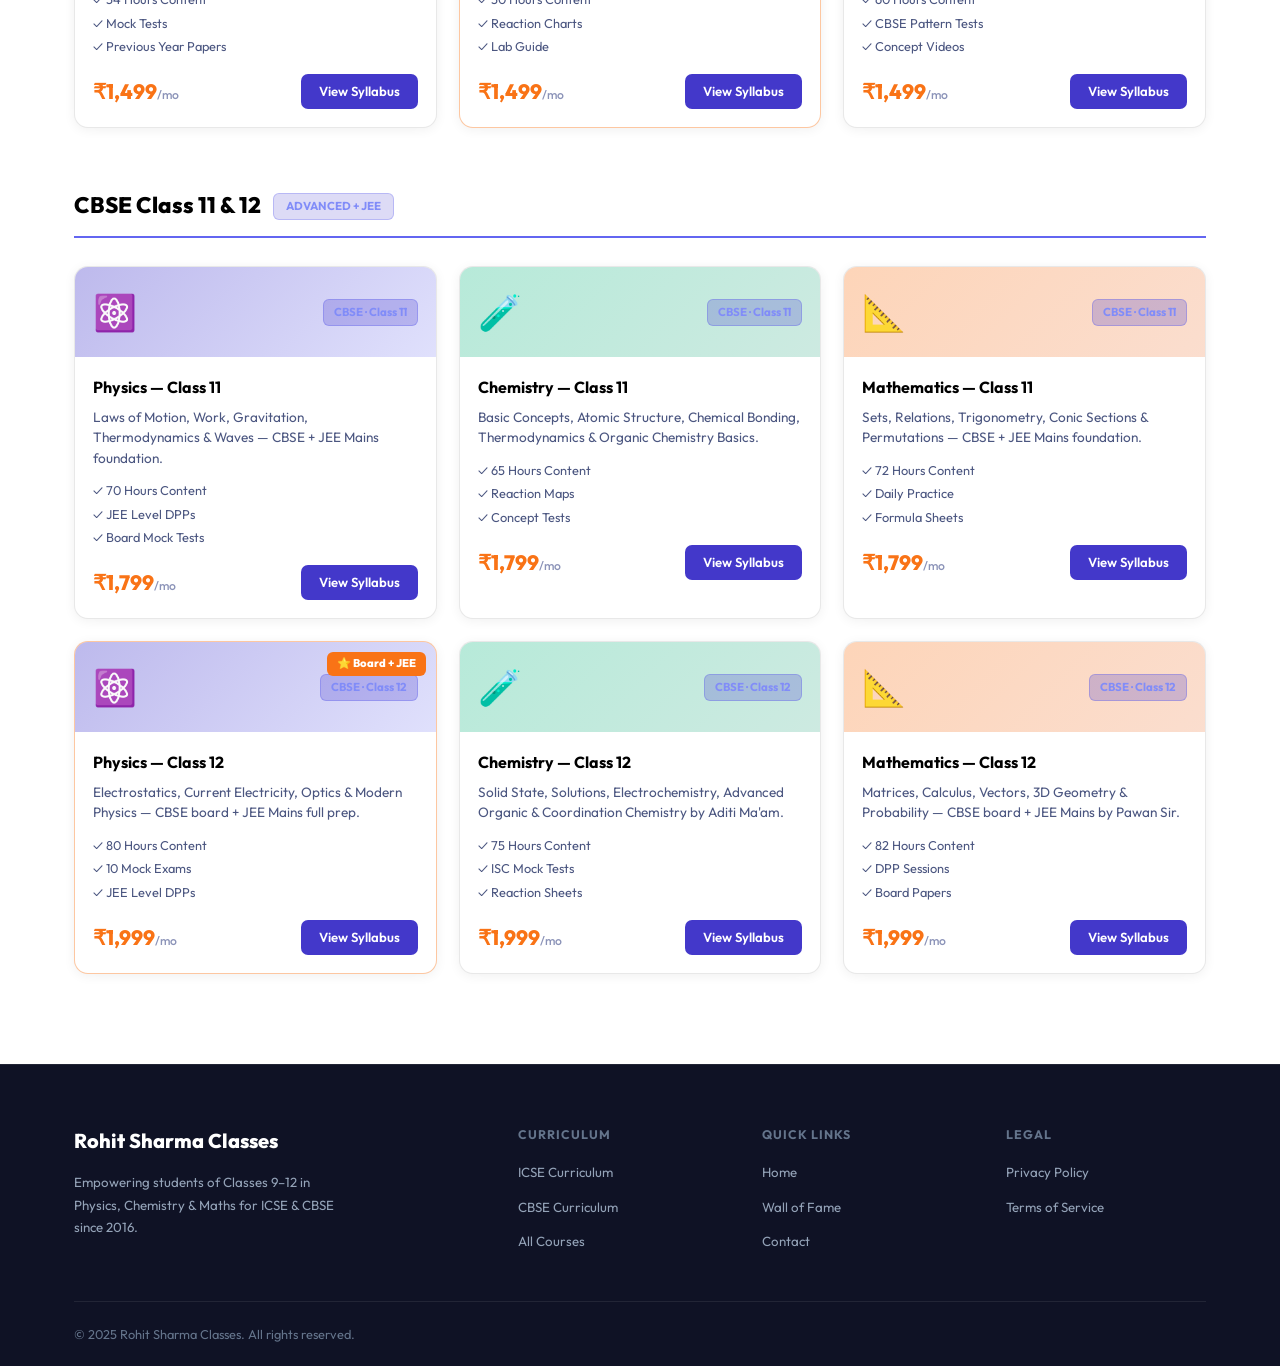
==== commit d33a0ffd: "Rename index.html to home.html, remove Enroll Now, fix carousel, update stats and footer" ====
--- a/cbse.html
+++ b/cbse.html
@@ -11,14 +11,13 @@
 <body>
 <nav class="navbar" id="navbar">
   <div class="nav-container">
-    <a href="index.html" class="nav-logo">Rohit Sharma Classes</a>
+    <a href="home.html" class="nav-logo">Rohit Sharma Classes</a>
     <ul class="nav-links" id="navLinks">
       <li><a href="icse.html">ICSE</a></li>
       <li><a href="cbse.html" class="active">CBSE</a></li>
       <li><a href="courses.html">Courses</a></li>
       <li><a href="wall-of-fame.html">Wall of Fame</a></li>
       <li><a href="contact.html">Contact</a></li>
-      <li><a href="contact.html" class="nav-cta">Enroll Now</a></li>
     </ul>
     <button class="hamburger" id="hamburger"><span></span><span></span><span></span></button>
   </div>
@@ -81,9 +80,9 @@
 <footer class="footer">
   <div class="container">
     <div class="footer-grid">
-      <div class="footer-brand"><a href="index.html" class="nav-logo">Rohit Sharma Classes</a><p>Empowering students of Classes 9–12 in Physics, Chemistry &amp; Maths for ICSE &amp; CBSE since 2010.</p><div class="social-links"><a href="#">📸</a><a href="#">▶️</a><a href="#">💬</a><a href="#">✈️</a></div></div>
+      <div class="footer-brand"><a href="home.html" class="nav-logo">Rohit Sharma Classes</a><p>Empowering students of Classes 9–12 in Physics, Chemistry &amp; Maths for ICSE &amp; CBSE since 2016.</p></div>
       <div class="footer-links"><h4>Curriculum</h4><ul><li><a href="icse.html">ICSE Curriculum</a></li><li><a href="cbse.html">CBSE Curriculum</a></li><li><a href="courses.html">All Courses</a></li></ul></div>
-      <div class="footer-links"><h4>Quick Links</h4><ul><li><a href="index.html">Home</a></li><li><a href="wall-of-fame.html">Wall of Fame</a></li><li><a href="contact.html">Contact</a></li></ul></div>
+      <div class="footer-links"><h4>Quick Links</h4><ul><li><a href="home.html">Home</a></li><li><a href="wall-of-fame.html">Wall of Fame</a></li><li><a href="contact.html">Contact</a></li></ul></div>
       <div class="footer-links"><h4>Legal</h4><ul><li><a href="#">Privacy Policy</a></li><li><a href="#">Terms of Service</a></li></ul></div>
     </div>
     <div class="footer-bottom"><p>© 2025 Rohit Sharma Classes. All rights reserved.</p></div>
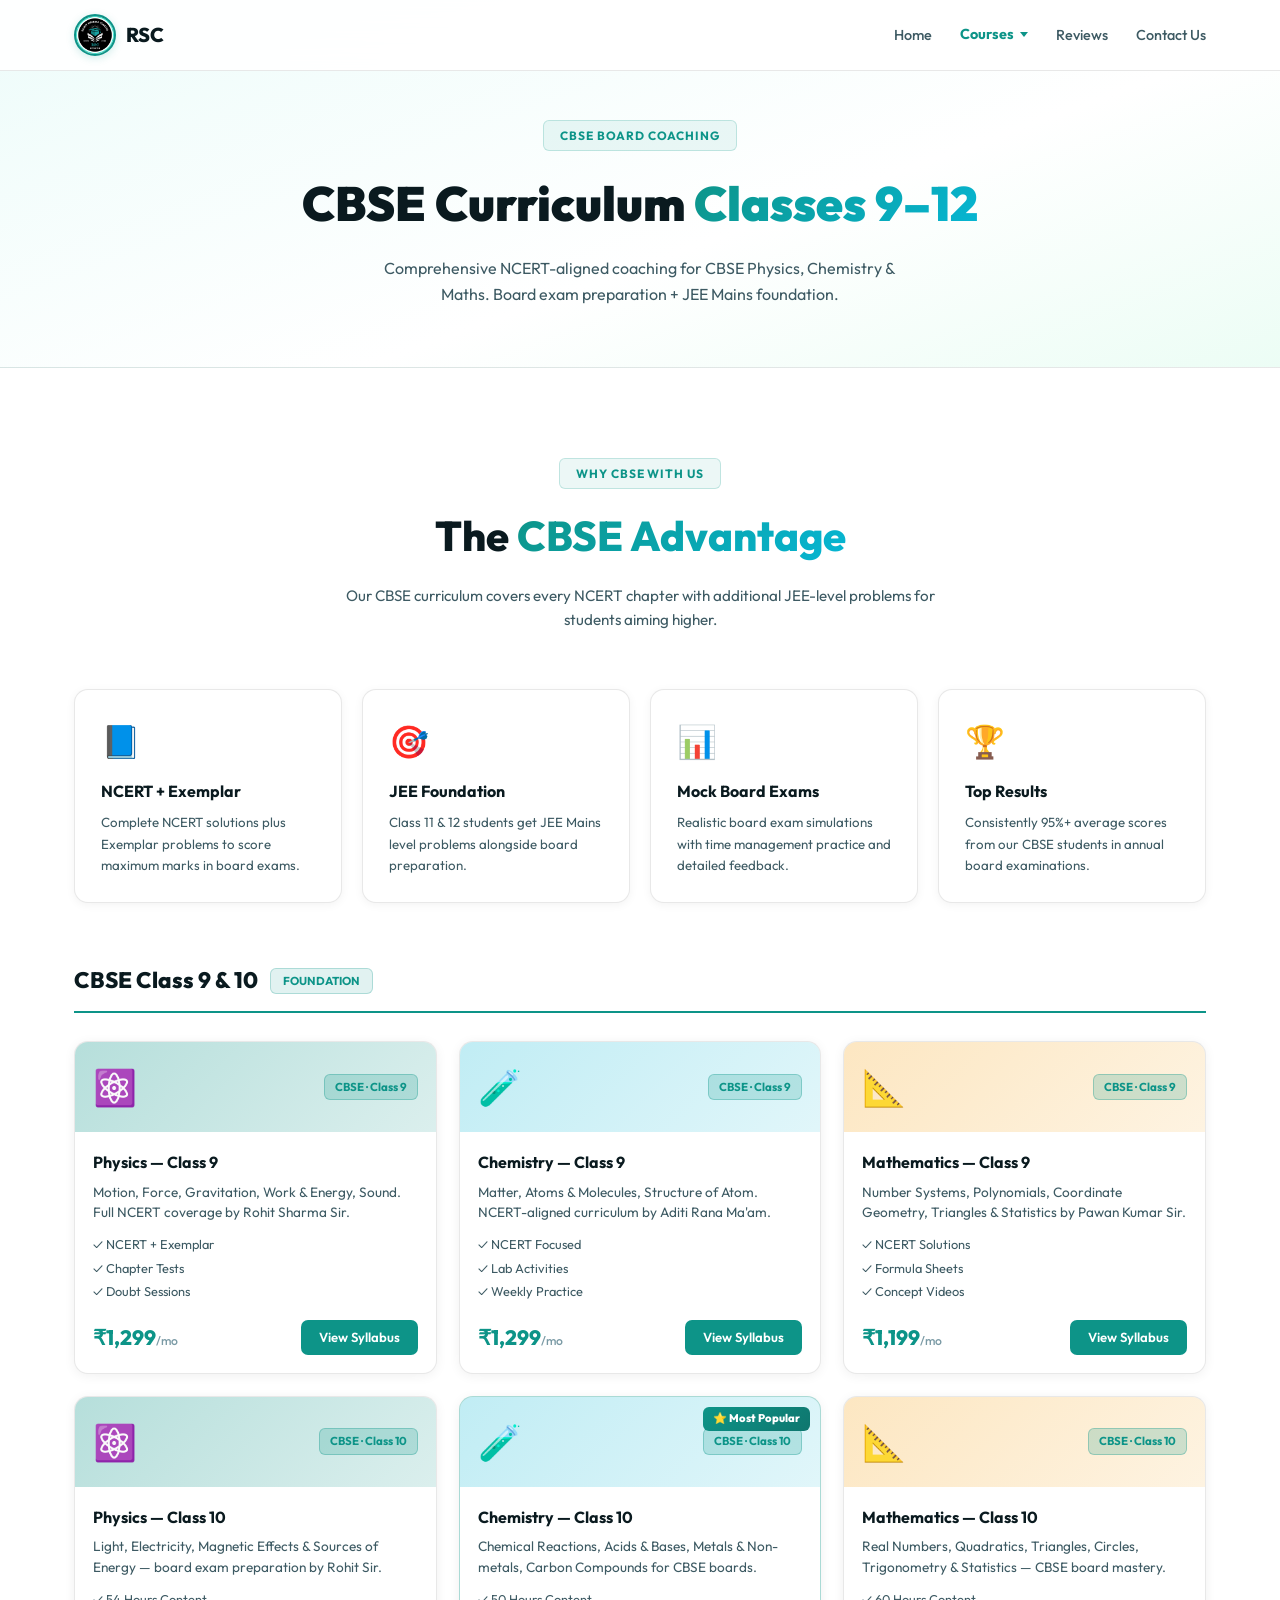
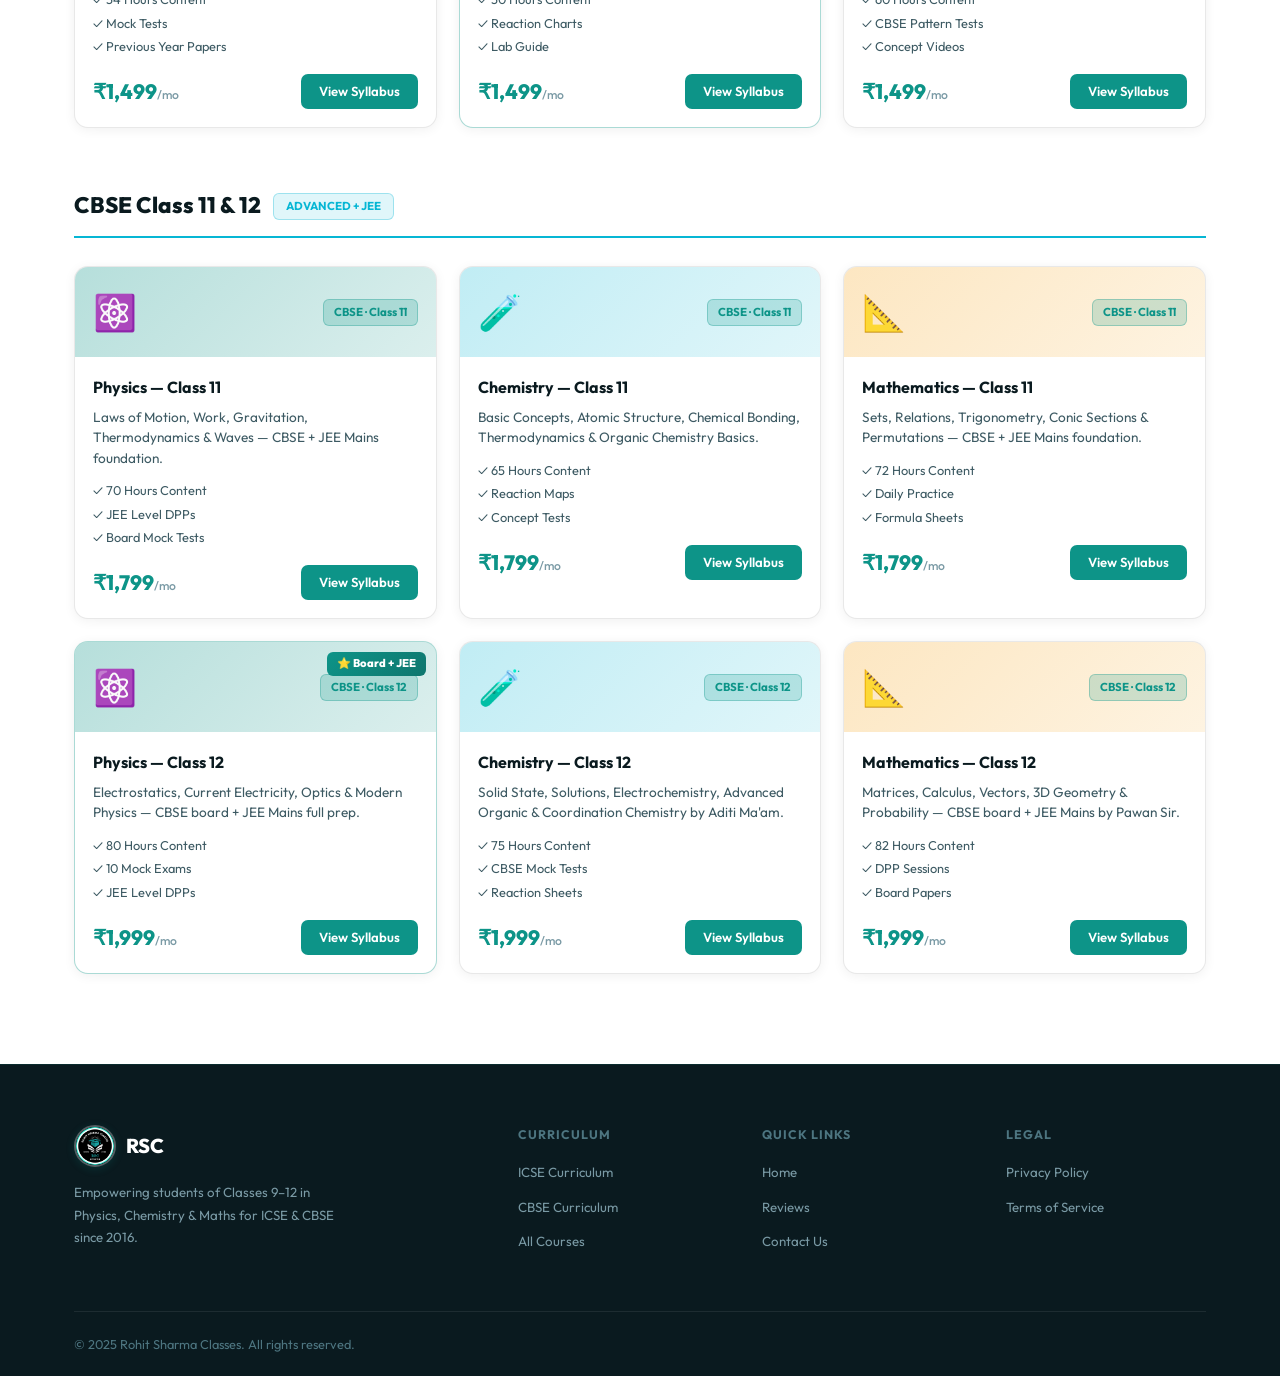
==== commit 635d6536: "Revamp: new teal color scheme, logo, navbar with Courses dropdown, Reviews & Contact Us rename" ====
--- a/cbse.html
+++ b/cbse.html
@@ -11,13 +11,19 @@
 <body>
 <nav class="navbar" id="navbar">
   <div class="nav-container">
-    <a href="home.html" class="nav-logo">Rohit Sharma Classes</a>
+    <a href="home.html" class="nav-logo"><img src="logo.png" alt="RSC Logo"/>RSC</a>
     <ul class="nav-links" id="navLinks">
-      <li><a href="icse.html">ICSE</a></li>
-      <li><a href="cbse.html" class="active">CBSE</a></li>
-      <li><a href="courses.html">Courses</a></li>
-      <li><a href="wall-of-fame.html">Wall of Fame</a></li>
-      <li><a href="contact.html">Contact</a></li>
+      <li><a href="home.html">Home</a></li>
+      <li class="nav-dropdown">
+        <a href="courses.html" class="active">Courses</a>
+        <ul class="dropdown-menu">
+          <li><a href="icse.html">📘 ICSE Curriculum</a></li>
+          <li><a href="cbse.html">📗 CBSE Curriculum</a></li>
+          <li><a href="courses.html">📚 All Courses</a></li>
+        </ul>
+      </li>
+      <li><a href="wall-of-fame.html">Reviews</a></li>
+      <li><a href="contact.html">Contact Us</a></li>
     </ul>
     <button class="hamburger" id="hamburger"><span></span><span></span><span></span></button>
   </div>
@@ -46,9 +52,9 @@
     </div>
 
     <div style="margin-top:60px">
-      <div style="border-bottom:2px solid var(--orange);padding-bottom:12px;margin-bottom:28px;display:flex;align-items:center;gap:12px">
+      <div style="border-bottom:2px solid var(--teal);padding-bottom:12px;margin-bottom:28px;display:flex;align-items:center;gap:12px">
         <h2 style="font-size:1.4rem;font-weight:800">CBSE Class 9 &amp; 10</h2>
-        <span style="background:rgba(249,115,22,.15);color:#fb923c;border:1px solid rgba(249,115,22,.3);padding:3px 12px;border-radius:6px;font-size:.72rem;font-weight:700">FOUNDATION</span>
+        <span style="background:rgba(13,148,136,.12);color:var(--teal);border:1px solid rgba(13,148,136,.25);padding:3px 12px;border-radius:6px;font-size:.72rem;font-weight:700">FOUNDATION</span>
       </div>
       <div class="courses-grid">
         <div class="course-card reveal"><div class="course-card-header physics-bg"><span class="subject-icon">⚛️</span><div class="course-board-tag">CBSE · Class 9</div></div><div class="course-card-body"><h3>Physics — Class 9</h3><p>Motion, Force, Gravitation, Work &amp; Energy, Sound. Full NCERT coverage by Rohit Sharma Sir.</p><ul class="course-features"><li>✓ NCERT + Exemplar</li><li>✓ Chapter Tests</li><li>✓ Doubt Sessions</li></ul><div class="course-footer"><span class="price">₹1,299<span>/mo</span></span><a href="contact.html" class="btn-card">View Syllabus</a></div></div></div>
@@ -61,16 +67,16 @@
     </div>
 
     <div style="margin-top:60px">
-      <div style="border-bottom:2px solid var(--blue2);padding-bottom:12px;margin-bottom:28px;display:flex;align-items:center;gap:12px">
+      <div style="border-bottom:2px solid var(--cyan);padding-bottom:12px;margin-bottom:28px;display:flex;align-items:center;gap:12px">
         <h2 style="font-size:1.4rem;font-weight:800">CBSE Class 11 &amp; 12</h2>
-        <span style="background:rgba(67,56,202,.18);color:#818cf8;border:1px solid rgba(99,102,241,.3);padding:3px 12px;border-radius:6px;font-size:.72rem;font-weight:700">ADVANCED + JEE</span>
+        <span style="background:rgba(6,182,212,.12);color:var(--cyan);border:1px solid rgba(6,182,212,.3);padding:3px 12px;border-radius:6px;font-size:.72rem;font-weight:700">ADVANCED + JEE</span>
       </div>
       <div class="courses-grid">
         <div class="course-card reveal"><div class="course-card-header physics-bg"><span class="subject-icon">⚛️</span><div class="course-board-tag">CBSE · Class 11</div></div><div class="course-card-body"><h3>Physics — Class 11</h3><p>Laws of Motion, Work, Gravitation, Thermodynamics &amp; Waves — CBSE + JEE Mains foundation.</p><ul class="course-features"><li>✓ 70 Hours Content</li><li>✓ JEE Level DPPs</li><li>✓ Board Mock Tests</li></ul><div class="course-footer"><span class="price">₹1,799<span>/mo</span></span><a href="contact.html" class="btn-card">View Syllabus</a></div></div></div>
-        <div class="course-card reveal"><div class="course-card-header chemistry-bg"><span class="subject-icon">🧪</span><div class="course-card-header chemistry-bg" style="display:none"></div><div class="course-board-tag">CBSE · Class 11</div></div><div class="course-card-body"><h3>Chemistry — Class 11</h3><p>Basic Concepts, Atomic Structure, Chemical Bonding, Thermodynamics &amp; Organic Chemistry Basics.</p><ul class="course-features"><li>✓ 65 Hours Content</li><li>✓ Reaction Maps</li><li>✓ Concept Tests</li></ul><div class="course-footer"><span class="price">₹1,799<span>/mo</span></span><a href="contact.html" class="btn-card">View Syllabus</a></div></div></div>
+        <div class="course-card reveal"><div class="course-card-header chemistry-bg"><span class="subject-icon">🧪</span><div class="course-board-tag">CBSE · Class 11</div></div><div class="course-card-body"><h3>Chemistry — Class 11</h3><p>Basic Concepts, Atomic Structure, Chemical Bonding, Thermodynamics &amp; Organic Chemistry Basics.</p><ul class="course-features"><li>✓ 65 Hours Content</li><li>✓ Reaction Maps</li><li>✓ Concept Tests</li></ul><div class="course-footer"><span class="price">₹1,799<span>/mo</span></span><a href="contact.html" class="btn-card">View Syllabus</a></div></div></div>
         <div class="course-card reveal"><div class="course-card-header maths-bg"><span class="subject-icon">📐</span><div class="course-board-tag">CBSE · Class 11</div></div><div class="course-card-body"><h3>Mathematics — Class 11</h3><p>Sets, Relations, Trigonometry, Conic Sections &amp; Permutations — CBSE + JEE Mains foundation.</p><ul class="course-features"><li>✓ 72 Hours Content</li><li>✓ Daily Practice</li><li>✓ Formula Sheets</li></ul><div class="course-footer"><span class="price">₹1,799<span>/mo</span></span><a href="contact.html" class="btn-card">View Syllabus</a></div></div></div>
         <div class="course-card reveal featured"><div class="featured-badge">⭐ Board + JEE</div><div class="course-card-header physics-bg"><span class="subject-icon">⚛️</span><div class="course-board-tag">CBSE · Class 12</div></div><div class="course-card-body"><h3>Physics — Class 12</h3><p>Electrostatics, Current Electricity, Optics &amp; Modern Physics — CBSE board + JEE Mains full prep.</p><ul class="course-features"><li>✓ 80 Hours Content</li><li>✓ 10 Mock Exams</li><li>✓ JEE Level DPPs</li></ul><div class="course-footer"><span class="price">₹1,999<span>/mo</span></span><a href="contact.html" class="btn-card">View Syllabus</a></div></div></div>
-        <div class="course-card reveal"><div class="course-card-header chemistry-bg"><span class="subject-icon">🧪</span><div class="course-board-tag">CBSE · Class 12</div></div><div class="course-card-body"><h3>Chemistry — Class 12</h3><p>Solid State, Solutions, Electrochemistry, Advanced Organic &amp; Coordination Chemistry by Aditi Ma'am.</p><ul class="course-features"><li>✓ 75 Hours Content</li><li>✓ ISC Mock Tests</li><li>✓ Reaction Sheets</li></ul><div class="course-footer"><span class="price">₹1,999<span>/mo</span></span><a href="contact.html" class="btn-card">View Syllabus</a></div></div></div>
+        <div class="course-card reveal"><div class="course-card-header chemistry-bg"><span class="subject-icon">🧪</span><div class="course-board-tag">CBSE · Class 12</div></div><div class="course-card-body"><h3>Chemistry — Class 12</h3><p>Solid State, Solutions, Electrochemistry, Advanced Organic &amp; Coordination Chemistry by Aditi Ma'am.</p><ul class="course-features"><li>✓ 75 Hours Content</li><li>✓ CBSE Mock Tests</li><li>✓ Reaction Sheets</li></ul><div class="course-footer"><span class="price">₹1,999<span>/mo</span></span><a href="contact.html" class="btn-card">View Syllabus</a></div></div></div>
         <div class="course-card reveal"><div class="course-card-header maths-bg"><span class="subject-icon">📐</span><div class="course-board-tag">CBSE · Class 12</div></div><div class="course-card-body"><h3>Mathematics — Class 12</h3><p>Matrices, Calculus, Vectors, 3D Geometry &amp; Probability — CBSE board + JEE Mains by Pawan Sir.</p><ul class="course-features"><li>✓ 82 Hours Content</li><li>✓ DPP Sessions</li><li>✓ Board Papers</li></ul><div class="course-footer"><span class="price">₹1,999<span>/mo</span></span><a href="contact.html" class="btn-card">View Syllabus</a></div></div></div>
       </div>
     </div>
@@ -80,9 +86,9 @@
 <footer class="footer">
   <div class="container">
     <div class="footer-grid">
-      <div class="footer-brand"><a href="home.html" class="nav-logo">Rohit Sharma Classes</a><p>Empowering students of Classes 9–12 in Physics, Chemistry &amp; Maths for ICSE &amp; CBSE since 2016.</p></div>
+      <div class="footer-brand"><a href="home.html" class="nav-logo"><img src="logo.png" alt="RSC Logo"/>RSC</a><p>Empowering students of Classes 9–12 in Physics, Chemistry &amp; Maths for ICSE &amp; CBSE since 2016.</p></div>
       <div class="footer-links"><h4>Curriculum</h4><ul><li><a href="icse.html">ICSE Curriculum</a></li><li><a href="cbse.html">CBSE Curriculum</a></li><li><a href="courses.html">All Courses</a></li></ul></div>
-      <div class="footer-links"><h4>Quick Links</h4><ul><li><a href="home.html">Home</a></li><li><a href="wall-of-fame.html">Wall of Fame</a></li><li><a href="contact.html">Contact</a></li></ul></div>
+      <div class="footer-links"><h4>Quick Links</h4><ul><li><a href="home.html">Home</a></li><li><a href="wall-of-fame.html">Reviews</a></li><li><a href="contact.html">Contact Us</a></li></ul></div>
       <div class="footer-links"><h4>Legal</h4><ul><li><a href="#">Privacy Policy</a></li><li><a href="#">Terms of Service</a></li></ul></div>
     </div>
     <div class="footer-bottom"><p>© 2025 Rohit Sharma Classes. All rights reserved.</p></div>
--- a/style.css
+++ b/style.css
@@ -1,95 +1,112 @@
 *,*::before,*::after{margin:0;padding:0;box-sizing:border-box}
 :root{
-  --bg:#ffffff;--bg2:#f8f9fc;--bg3:#f1f3f8;
-  --surface:#ffffff;--surface2:#f4f5fb;
+  --bg:#ffffff;--bg2:#f6fafb;--bg3:#eef5f6;
+  --surface:#ffffff;--surface2:#f0f8f9;
   --border:rgba(0,0,0,0.09);
-  --text:#0f1225;--text2:#4b5680;--text3:#8b93b8;
-  --blue:#4338ca;--blue2:#6366f1;--blue-light:#818cf8;
-  --orange:#f97316;--orange2:#fb923c;
-  --physics:#6366f1;--chemistry:#10b981;--maths:#f97316;
-  --radius:14px;--shadow:0 4px 24px rgba(67,56,202,0.10);
+  --text:#0a1a1f;--text2:#3d5a63;--text3:#7a9aa5;
+  --teal:#0d9488;--teal2:#14b8a6;--teal-light:#2dd4bf;--teal-dark:#0f766e;
+  --cyan:#06b6d4;--cyan2:#22d3ee;
+  --accent:#0d9488;--accent2:#14b8a6;
+  --dark:#0a1a1f;--dark2:#0f2b33;
+  --physics:#0d9488;--chemistry:#06b6d4;--maths:#f59e0b;
+  --radius:14px;--shadow:0 4px 24px rgba(13,148,136,0.10);
 }
 html{scroll-behavior:smooth}
 body{font-family:'Outfit',sans-serif;background:var(--bg);color:var(--text);line-height:1.6;overflow-x:hidden}
 a{text-decoration:none;color:inherit}
-h1,h2,h3,h4,h5,h6{color:#000}
+h1,h2,h3,h4,h5,h6{color:var(--dark)}
 ul{list-style:none}
 .container{max-width:1180px;margin:0 auto;padding:0 24px}
-.gradient-text{color:#000;background:none;-webkit-background-clip:unset;-webkit-text-fill-color:#000;background-clip:unset}
+.gradient-text{background:linear-gradient(135deg,var(--teal),var(--cyan));-webkit-background-clip:text;-webkit-text-fill-color:transparent;background-clip:text}
 
 /* NAVBAR */
-.navbar{position:fixed;top:0;left:0;right:0;z-index:1000;padding:14px 0;background:rgba(255,255,255,0.88);backdrop-filter:blur(20px);border-bottom:1px solid var(--border);transition:.3s}
-.navbar.scrolled{padding:10px 0;background:rgba(255,255,255,0.98)}
+.navbar{position:fixed;top:0;left:0;right:0;z-index:1000;padding:14px 0;background:rgba(255,255,255,0.92);backdrop-filter:blur(20px);border-bottom:1px solid var(--border);transition:.3s}
+.navbar.scrolled{padding:10px 0;background:rgba(255,255,255,0.98);box-shadow:0 2px 20px rgba(13,148,136,0.08)}
 .nav-container{max-width:1180px;margin:0 auto;padding:0 24px;display:flex;align-items:center;justify-content:space-between}
-.nav-logo{display:flex;align-items:center;gap:8px;font-size:1.25rem;font-weight:800;color:#000}
+.nav-logo{display:flex;align-items:center;gap:10px;font-size:1.25rem;font-weight:800;color:var(--dark)}
+.nav-logo img{width:42px;height:42px;border-radius:50%;object-fit:cover;border:2px solid var(--teal);box-shadow:0 2px 8px rgba(13,148,136,0.18)}
 .nav-links{display:flex;align-items:center;gap:28px}
 .nav-links a{font-size:.9rem;font-weight:500;color:var(--text2);transition:.2s}
-.nav-links a:hover,.nav-links a.active{color:var(--blue)}
-.nav-links a.active{color:#818cf8}
-.nav-cta{background:var(--orange);color:#fff !important;padding:9px 22px;border-radius:8px;font-weight:700 !important;transition:opacity .2s,transform .2s !important}
+.nav-links a:hover,.nav-links a.active{color:var(--teal)}
+.nav-links a.active{color:var(--teal);font-weight:700}
+.nav-cta{background:var(--teal);color:#fff !important;padding:9px 22px;border-radius:8px;font-weight:700 !important;transition:opacity .2s,transform .2s !important}
 .nav-cta:hover{opacity:.9;transform:translateY(-1px)}
+
+/* DROPDOWN */
+.nav-dropdown{position:relative}
+.nav-dropdown>a{display:flex;align-items:center;gap:4px}
+.nav-dropdown>a::after{content:'';display:inline-block;width:0;height:0;border-left:4px solid transparent;border-right:4px solid transparent;border-top:5px solid currentColor;margin-left:2px;transition:transform .3s}
+.nav-dropdown:hover>a::after{transform:rotate(180deg)}
+.dropdown-menu{position:absolute;top:calc(100% + 12px);left:50%;transform:translateX(-50%);background:#fff;border:1px solid var(--border);border-radius:12px;padding:8px 0;min-width:180px;box-shadow:0 12px 36px rgba(13,148,136,0.14);opacity:0;visibility:hidden;transition:opacity .25s,transform .25s,visibility .25s;transform:translateX(-50%) translateY(8px);z-index:100}
+.nav-dropdown:hover .dropdown-menu{opacity:1;visibility:visible;transform:translateX(-50%) translateY(0)}
+.dropdown-menu::before{content:'';position:absolute;top:-6px;left:50%;transform:translateX(-50%) rotate(45deg);width:12px;height:12px;background:#fff;border-left:1px solid var(--border);border-top:1px solid var(--border)}
+.dropdown-menu li{border-bottom:1px solid rgba(0,0,0,0.04)}
+.dropdown-menu li:last-child{border-bottom:none}
+.dropdown-menu a{display:flex;align-items:center;gap:8px;padding:10px 18px;font-size:.88rem;font-weight:500;color:var(--text2);transition:.2s;white-space:nowrap}
+.dropdown-menu a:hover{background:rgba(13,148,136,0.06);color:var(--teal);padding-left:22px}
+
 .hamburger{display:none;flex-direction:column;gap:5px;background:none;border:none;cursor:pointer;padding:4px}
-.hamburger span{display:block;width:24px;height:2px;background:var(--text2);border-radius:2px;transition:.3s}
+.hamburger span{display:block;width:24px;height:2px;background:var(--text);border-radius:2px;transition:.3s}
 
 /* BUTTONS */
-.btn-primary{display:inline-block;background:var(--orange);color:#fff;padding:13px 30px;border-radius:8px;font-weight:700;font-size:.95rem;border:none;cursor:pointer;transition:.2s;font-family:'Outfit',sans-serif}
-.btn-primary:hover{background:var(--orange2);transform:translateY(-2px)}
-.btn-blue{display:inline-block;background:var(--blue);color:#fff;padding:13px 30px;border-radius:8px;font-weight:700;font-size:.95rem;border:none;cursor:pointer;transition:.2s;font-family:'Outfit',sans-serif}
-.btn-blue:hover{background:var(--blue2);transform:translateY(-2px)}
-.btn-outline{display:inline-block;padding:13px 30px;border-radius:8px;border:1.5px solid rgba(255,255,255,0.2);color:var(--text);font-weight:600;font-size:.95rem;transition:.2s}
-.btn-outline:hover{border-color:var(--orange);color:var(--orange)}
+.btn-primary{display:inline-block;background:linear-gradient(135deg,var(--teal),var(--teal-dark));color:#fff;padding:13px 30px;border-radius:8px;font-weight:700;font-size:.95rem;border:none;cursor:pointer;transition:.2s;font-family:'Outfit',sans-serif;box-shadow:0 4px 16px rgba(13,148,136,0.25)}
+.btn-primary:hover{background:linear-gradient(135deg,var(--teal2),var(--teal));transform:translateY(-2px);box-shadow:0 6px 24px rgba(13,148,136,0.35)}
+.btn-teal,.btn-blue{display:inline-block;background:linear-gradient(135deg,var(--teal-dark),var(--teal));color:#fff;padding:13px 30px;border-radius:8px;font-weight:700;font-size:.95rem;border:none;cursor:pointer;transition:.2s;font-family:'Outfit',sans-serif;box-shadow:0 4px 16px rgba(13,148,136,0.2)}
+.btn-teal:hover,.btn-blue:hover{background:linear-gradient(135deg,var(--teal),var(--teal2));transform:translateY(-2px);box-shadow:0 6px 24px rgba(13,148,136,0.3)}
+.btn-outline{display:inline-block;padding:13px 30px;border-radius:8px;border:1.5px solid var(--teal);color:var(--teal);font-weight:600;font-size:.95rem;transition:.2s}
+.btn-outline:hover{background:var(--teal);color:#fff;transform:translateY(-2px);box-shadow:0 4px 16px rgba(13,148,136,0.25)}
 .full-btn{width:100%;text-align:center;padding:15px}
 
 /* HERO */
 .hero{min-height:100vh;display:flex;align-items:center;padding:120px 24px 80px;max-width:1180px;margin:0 auto;gap:60px;position:relative}
 .hero-bg-orbs{position:fixed;inset:0;pointer-events:none;z-index:-1}
-.orb{position:absolute;border-radius:50%;filter:blur(110px);opacity:.07}
-.orb-1{width:500px;height:500px;background:#4338ca;top:-100px;left:-100px}
-.orb-2{width:400px;height:400px;background:#f97316;bottom:0;right:-80px}
-.orb-3{width:280px;height:280px;background:#6366f1;top:50%;left:45%}
+.orb{position:absolute;border-radius:50%;filter:blur(110px);opacity:.08}
+.orb-1{width:500px;height:500px;background:var(--teal);top:-100px;left:-100px}
+.orb-2{width:400px;height:400px;background:var(--cyan);bottom:0;right:-80px}
+.orb-3{width:280px;height:280px;background:var(--teal2);top:50%;left:45%}
 .hero-content{flex:1}
-.hero-badge{display:inline-block;padding:6px 18px;background:rgba(67,56,202,.18);border:1px solid rgba(99,102,241,.3);border-radius:6px;font-size:.8rem;font-weight:700;color:#818cf8;margin-bottom:20px;letter-spacing:.04em;text-transform:uppercase;animation:fadeUp .6s ease both}
+.hero-badge{display:inline-block;padding:6px 18px;background:rgba(13,148,136,.12);border:1px solid rgba(13,148,136,.25);border-radius:6px;font-size:.8rem;font-weight:700;color:var(--teal);margin-bottom:20px;letter-spacing:.04em;text-transform:uppercase;animation:fadeUp .6s ease both}
 .hero-content h1{font-size:clamp(2.4rem,5vw,3.8rem);font-weight:900;line-height:1.15;margin-bottom:18px;animation:fadeUp .6s .1s ease both}
 .hero-sub{font-size:1.05rem;color:var(--text2);max-width:500px;margin-bottom:32px;animation:fadeUp .6s .2s ease both}
 .hero-actions{display:flex;gap:14px;flex-wrap:wrap;margin-bottom:44px;animation:fadeUp .6s .3s ease both}
 .hero-stats{display:flex;align-items:center;gap:24px;animation:fadeUp .6s .4s ease both}
 .stat{display:flex;flex-direction:column}
-.stat-num{font-size:1.8rem;font-weight:800;color:var(--orange)}
+.stat-num{font-size:1.8rem;font-weight:800;color:var(--teal)}
 .stat-label{font-size:.78rem;color:var(--text3);font-weight:500}
 .stat-divider{width:1px;height:36px;background:var(--border)}
 .hero-visual{flex:1;position:relative;min-height:400px;display:flex;align-items:center;justify-content:center}
-.hero-circle{width:280px;height:280px;border-radius:50%;background:linear-gradient(135deg,rgba(67,56,202,.2),rgba(249,115,22,.1));border:1px solid rgba(99,102,241,.25);display:flex;align-items:center;justify-content:center;animation:pulse 4s ease-in-out infinite}
+.hero-circle{width:280px;height:280px;border-radius:50%;background:linear-gradient(135deg,rgba(13,148,136,.15),rgba(6,182,212,.1));border:2px solid rgba(13,148,136,.2);display:flex;align-items:center;justify-content:center;animation:pulse 4s ease-in-out infinite}
 .hero-circle-inner{text-align:center}
 .circle-emoji{font-size:3rem;display:block;margin-bottom:8px}
 .hero-circle-inner p{font-size:.95rem;font-weight:700;line-height:1.4}
-.floating-card{position:absolute;background:#fff;border:1px solid var(--border);border-radius:14px;padding:12px 18px;display:flex;flex-direction:column;gap:3px;font-weight:700;font-size:.88rem;box-shadow:0 4px 20px rgba(67,56,202,0.12);animation:floatCard 3s ease-in-out infinite}
+.floating-card{position:absolute;background:#fff;border:1px solid var(--border);border-radius:14px;padding:12px 18px;display:flex;flex-direction:column;gap:3px;font-weight:700;font-size:.88rem;box-shadow:0 4px 20px rgba(13,148,136,0.1);animation:floatCard 3s ease-in-out infinite}
 .floating-card .card-icon{font-size:1.4rem}
 .floating-card .card-tag{font-size:.7rem;font-weight:500;color:var(--text3)}
-.card-physics{top:20px;left:0;animation-delay:0s;border-left:3px solid var(--blue2)}
-.card-chemistry{bottom:60px;left:20px;animation-delay:1s;border-left:3px solid var(--chemistry)}
-.card-maths{top:60px;right:0;animation-delay:2s;border-left:3px solid var(--orange)}
+.card-physics{top:20px;left:0;animation-delay:0s;border-left:3px solid var(--teal)}
+.card-chemistry{bottom:60px;left:20px;animation-delay:1s;border-left:3px solid var(--cyan)}
+.card-maths{top:60px;right:0;animation-delay:2s;border-left:3px solid var(--maths)}
 
 /* BOARDS STRIP */
-.boards-strip{background:var(--surface);border-top:1px solid var(--border);border-bottom:1px solid var(--border);padding:18px 24px}
+.boards-strip{background:linear-gradient(135deg,var(--dark),var(--dark2));border-top:1px solid rgba(13,148,136,0.2);border-bottom:1px solid rgba(13,148,136,0.2);padding:18px 24px}
 .boards-container{max-width:1180px;margin:0 auto;display:flex;align-items:center;gap:14px;flex-wrap:wrap}
-.boards-label{font-size:.8rem;color:var(--text3);font-weight:700;text-transform:uppercase;letter-spacing:.06em}
+.boards-label{font-size:.8rem;color:rgba(255,255,255,0.6);font-weight:700;text-transform:uppercase;letter-spacing:.06em}
 .board-badge{padding:5px 18px;border-radius:6px;font-weight:700;font-size:.82rem}
-.board-badge.cbse{background:rgba(67,56,202,.18);color:#818cf8;border:1px solid rgba(99,102,241,.3)}
-.board-badge.icse{background:rgba(249,115,22,.15);color:#fb923c;border:1px solid rgba(249,115,22,.3)}
+.board-badge.cbse{background:rgba(13,148,136,.2);color:var(--teal-light);border:1px solid rgba(13,148,136,.35)}
+.board-badge.icse{background:rgba(6,182,212,.15);color:var(--cyan2);border:1px solid rgba(6,182,212,.3)}
 .class-badges{display:flex;gap:8px;flex-wrap:wrap}
-.class-badges span{padding:4px 12px;border-radius:6px;font-size:.78rem;font-weight:500;background:rgba(255,255,255,.05);border:1px solid var(--border);color:var(--text2)}
+.class-badges span{padding:4px 12px;border-radius:6px;font-size:.78rem;font-weight:500;background:rgba(255,255,255,.06);border:1px solid rgba(255,255,255,.12);color:rgba(255,255,255,.7)}
 
 /* SECTION */
 .section{padding:90px 0}
 .section-header{text-align:center;max-width:600px;margin:0 auto 56px}
-.section-tag{display:inline-block;padding:5px 16px;border-radius:6px;background:rgba(67,56,202,.08);border:1px solid rgba(99,102,241,.2);color:var(--blue);font-size:.75rem;font-weight:700;text-transform:uppercase;letter-spacing:.08em;margin-bottom:14px}
+.section-tag{display:inline-block;padding:5px 16px;border-radius:6px;background:rgba(13,148,136,.08);border:1px solid rgba(13,148,136,.2);color:var(--teal);font-size:.75rem;font-weight:700;text-transform:uppercase;letter-spacing:.08em;margin-bottom:14px}
 .section-header h2{font-size:clamp(1.7rem,3.5vw,2.6rem);font-weight:800;margin-bottom:14px}
 .section-header p{color:var(--text2);font-size:.95rem}
 
 /* WHY GRID */
 .why-grid{display:grid;grid-template-columns:repeat(auto-fill,minmax(240px,1fr));gap:20px}
 .why-card{background:#fff;border:1px solid var(--border);border-radius:var(--radius);padding:26px;transition:.25s;box-shadow:0 2px 10px rgba(0,0,0,.05)}
-.why-card:hover{transform:translateY(-4px);border-color:rgba(67,56,202,.2);box-shadow:0 10px 28px rgba(67,56,202,.12)}
+.why-card:hover{transform:translateY(-4px);border-color:rgba(13,148,136,.25);box-shadow:0 10px 28px rgba(13,148,136,.12)}
 .why-icon{font-size:2rem;margin-bottom:12px}
 .why-card h3{font-size:1rem;font-weight:700;margin-bottom:8px}
 .why-card p{font-size:.83rem;color:var(--text2);line-height:1.6}
@@ -97,58 +114,58 @@
 /* COURSE TABS */
 .course-tabs{display:flex;gap:8px;justify-content:center;margin-bottom:36px}
 .tab-btn{padding:9px 26px;border-radius:8px;border:1.5px solid var(--border);background:transparent;color:var(--text2);font-size:.88rem;font-weight:600;cursor:pointer;transition:.2s;font-family:'Outfit',sans-serif}
-.tab-btn.active{background:var(--blue);color:#fff;border-color:transparent}
-.tab-btn:hover:not(.active){border-color:var(--blue2);color:var(--blue-light)}
+.tab-btn.active{background:var(--teal);color:#fff;border-color:transparent;box-shadow:0 4px 12px rgba(13,148,136,0.25)}
+.tab-btn:hover:not(.active){border-color:var(--teal);color:var(--teal)}
 .courses-grid{display:grid;grid-template-columns:repeat(auto-fill,minmax(320px,1fr));gap:22px}
 .course-card{background:#fff;border:1px solid var(--border);border-radius:var(--radius);overflow:hidden;transition:.25s;position:relative;box-shadow:0 2px 12px rgba(0,0,0,0.06)}
-.course-card:hover{transform:translateY(-5px);box-shadow:0 12px 32px rgba(67,56,202,.15)}
-.course-card.featured{border-color:rgba(249,115,22,.4)}
-.featured-badge{position:absolute;top:10px;right:10px;z-index:5;background:var(--orange);color:#fff;font-size:.7rem;font-weight:800;padding:3px 10px;border-radius:6px}
+.course-card:hover{transform:translateY(-5px);box-shadow:0 12px 32px rgba(13,148,136,.14)}
+.course-card.featured{border-color:rgba(13,148,136,.35)}
+.featured-badge{position:absolute;top:10px;right:10px;z-index:5;background:linear-gradient(135deg,var(--teal),var(--teal-dark));color:#fff;font-size:.7rem;font-weight:800;padding:3px 10px;border-radius:6px}
 .course-card-header{height:90px;display:flex;align-items:center;padding:18px;justify-content:space-between;position:relative;overflow:hidden}
-.physics-bg{background:linear-gradient(135deg,rgba(67,56,202,.35),rgba(99,102,241,.2))}
-.chemistry-bg{background:linear-gradient(135deg,rgba(16,185,129,.3),rgba(5,150,105,.2))}
-.maths-bg{background:linear-gradient(135deg,rgba(249,115,22,.3),rgba(234,88,12,.2))}
+.physics-bg{background:linear-gradient(135deg,rgba(13,148,136,.3),rgba(13,148,136,.15))}
+.chemistry-bg{background:linear-gradient(135deg,rgba(6,182,212,.25),rgba(6,182,212,.12))}
+.maths-bg{background:linear-gradient(135deg,rgba(245,158,11,.25),rgba(245,158,11,.12))}
 .subject-icon{font-size:2.2rem}
-.course-board-tag{background:rgba(67,56,202,.25);border:1px solid rgba(99,102,241,.35);color:#818cf8;padding:3px 10px;border-radius:6px;font-size:.72rem;font-weight:700}
-.icse-tag{background:rgba(249,115,22,.2);border-color:rgba(249,115,22,.35);color:#fb923c}
+.course-board-tag{background:rgba(13,148,136,.2);border:1px solid rgba(13,148,136,.3);color:var(--teal);padding:3px 10px;border-radius:6px;font-size:.72rem;font-weight:700}
+.icse-tag{background:rgba(6,182,212,.15);border-color:rgba(6,182,212,.3);color:var(--cyan)}
 .course-card-body{padding:18px}
 .course-card-body h3{font-size:1rem;font-weight:700;margin-bottom:6px}
 .course-card-body>p{font-size:.85rem;color:var(--text2);margin-bottom:12px;line-height:1.5}
 .course-features{display:flex;flex-direction:column;gap:3px;margin-bottom:18px}
 .course-features li{font-size:.8rem;color:var(--text2)}
 .course-footer{display:flex;align-items:center;justify-content:space-between}
-.price{font-size:1.3rem;font-weight:800;color:var(--orange)}
+.price{font-size:1.3rem;font-weight:800;color:var(--teal)}
 .price span{font-size:.76rem;color:var(--text3);font-weight:500}
-.btn-card{background:var(--blue);color:#fff;padding:7px 18px;border-radius:7px;font-weight:600;font-size:.82rem;transition:.2s}
-.btn-card:hover{background:var(--blue2)}
+.btn-card{background:var(--teal);color:#fff;padding:7px 18px;border-radius:7px;font-weight:600;font-size:.82rem;transition:.2s}
+.btn-card:hover{background:var(--teal-dark);transform:translateY(-1px)}
 
 /* TEACHERS */
 .teachers-section{background:var(--bg2);border-top:1px solid var(--border);border-bottom:1px solid var(--border)}
 .teachers-grid{display:grid;grid-template-columns:repeat(auto-fill,minmax(270px,1fr));gap:22px;}
 .teacher-card{background:#fff;border:1px solid var(--border);border-radius:var(--radius);padding:28px;text-align:center;transition:.25s;box-shadow:0 2px 12px rgba(0,0,0,.05)}
 
-.teacher-card:hover{transform:translateY(-5px);box-shadow:0 12px 28px rgba(67,56,202,.14)}
+.teacher-card:hover{transform:translateY(-5px);box-shadow:0 12px 28px rgba(13,148,136,.12)}
 .teacher-avatar{width:80px;height:80px;border-radius:50%;margin:0 auto 14px;display:flex;align-items:center;justify-content:center;font-size:1.5rem;font-weight:800;color:#fff}
-.physics-av{background:linear-gradient(135deg,#1d4ed8,#4338ca)}
-.chemistry-av{background:linear-gradient(135deg,#059669,#10b981)}
-.maths-av{background:linear-gradient(135deg,#d97706,#f97316)}
-.alt-av{background:linear-gradient(135deg,#7c3aed,#a78bfa)}
+.physics-av{background:linear-gradient(135deg,var(--teal-dark),var(--teal))}
+.chemistry-av{background:linear-gradient(135deg,#0891b2,var(--cyan))}
+.maths-av{background:linear-gradient(135deg,#d97706,#f59e0b)}
+.alt-av{background:linear-gradient(135deg,var(--teal),var(--cyan))}
 .teacher-info h3{font-size:1rem;font-weight:700;margin-bottom:6px}
 .teacher-subject{display:inline-block;padding:3px 12px;border-radius:6px;font-size:.75rem;font-weight:700;margin-bottom:10px}
-.physics-subject{background:rgba(67,56,202,.18);color:#818cf8}
-.chemistry-subject{background:rgba(16,185,129,.15);color:#34d399}
-.maths-subject{background:rgba(249,115,22,.15);color:#fb923c}
+.physics-subject{background:rgba(13,148,136,.12);color:var(--teal)}
+.chemistry-subject{background:rgba(6,182,212,.12);color:var(--cyan)}
+.maths-subject{background:rgba(245,158,11,.12);color:#f59e0b}
 .teacher-info p{font-size:.83rem;color:var(--text2);margin-bottom:14px;line-height:1.6}
 .teacher-stats{display:flex;justify-content:center;gap:18px}
 .teacher-stats div{display:flex;flex-direction:column;align-items:center}
-.teacher-stats span{font-size:.95rem;font-weight:800;color:var(--orange)}
+.teacher-stats span{font-size:.95rem;font-weight:800;color:var(--teal)}
 .teacher-stats small{font-size:.7rem;color:var(--text3)}
 
 /* REVIEWS */
 .reviews-carousel{overflow:hidden;margin:0 -24px;padding:0 24px}
 .reviews-track{display:flex;gap:22px;transition:transform .5s cubic-bezier(.4,0,.2,1);padding-bottom:8px}
 .review-card{min-width:330px;background:#fff;border:1px solid var(--border);border-radius:var(--radius);padding:24px;flex-shrink:0;box-shadow:0 2px 12px rgba(0,0,0,.06)}
-.review-stars{color:var(--orange);font-size:1rem;margin-bottom:10px}
+.review-stars{color:#f59e0b;font-size:1rem;margin-bottom:10px}
 .review-card>p{font-size:.88rem;color:var(--text2);line-height:1.7;margin-bottom:18px;font-style:italic}
 .review-author{display:flex;align-items:center;gap:10px}
 .review-avatar{width:42px;height:42px;border-radius:50%;display:flex;align-items:center;justify-content:center;font-weight:800;font-size:.95rem;flex-shrink:0;color:#fff}
@@ -156,27 +173,27 @@
 .review-author span{font-size:.75rem;color:var(--text3)}
 .carousel-controls{display:flex;align-items:center;justify-content:center;gap:18px;margin-top:28px}
 .carousel-btn{width:42px;height:42px;border-radius:8px;background:#fff;border:1px solid var(--border);color:var(--text);font-size:1rem;cursor:pointer;transition:.2s;box-shadow:0 2px 8px rgba(0,0,0,.07)}
-.carousel-btn:hover{border-color:var(--blue2);background:rgba(67,56,202,.15)}
+.carousel-btn:hover{border-color:var(--teal);background:rgba(13,148,136,.08);color:var(--teal)}
 .carousel-dots{display:flex;gap:7px}
 .dot{width:7px;height:7px;border-radius:50%;background:var(--border);transition:.3s;cursor:pointer}
-.dot.active{background:var(--orange);width:22px;border-radius:4px}
+.dot.active{background:var(--teal);width:22px;border-radius:4px}
 
 /* CONNECT */
-.connect-section{padding:90px 0;position:relative;overflow:hidden;background:linear-gradient(135deg,#f0f1ff 0%,#fef3ec 100%);border-top:1px solid var(--border)}
+.connect-section{padding:90px 0;position:relative;overflow:hidden;background:linear-gradient(135deg,#edfcfa 0%,#f0fdf9 50%,#ecfdf5 100%);border-top:1px solid var(--border)}
 .connect-bg-orbs{position:absolute;inset:0;pointer-events:none}
-.orb-c1{position:absolute;width:450px;height:450px;background:#4338ca;border-radius:50%;filter:blur(100px);opacity:.08;top:-100px;right:-80px}
-.orb-c2{position:absolute;width:350px;height:350px;background:#f97316;border-radius:50%;filter:blur(100px);opacity:.07;bottom:0;left:0}
+.orb-c1{position:absolute;width:450px;height:450px;background:var(--teal);border-radius:50%;filter:blur(100px);opacity:.06;top:-100px;right:-80px}
+.orb-c2{position:absolute;width:350px;height:350px;background:var(--cyan);border-radius:50%;filter:blur(100px);opacity:.05;bottom:0;left:0}
 .connect-grid{display:grid;grid-template-columns:1fr 1fr;gap:60px;align-items:center;position:relative}
 .connect-text h2{font-size:clamp(1.5rem,3vw,2.3rem);font-weight:800;margin:12px 0 14px}
 .connect-text p{color:var(--text2);margin-bottom:24px}
 .connect-perks{display:flex;flex-direction:column;gap:9px}
 .perk{font-size:.9rem;font-weight:500;color:var(--text2)}
-.connect-form,.contact-form{background:#fff;border:1px solid var(--border);border-radius:16px;padding:32px;box-shadow:0 4px 20px rgba(67,56,202,.08)}
+.connect-form,.contact-form{background:#fff;border:1px solid var(--border);border-radius:16px;padding:32px;box-shadow:0 4px 20px rgba(13,148,136,.08)}
 .connect-form h3{font-size:1.15rem;font-weight:700;margin-bottom:22px}
 .form-group{margin-bottom:14px}
 .form-group label{display:block;font-size:.78rem;font-weight:700;color:var(--text2);margin-bottom:5px;text-transform:uppercase;letter-spacing:.05em}
 .form-group input,.form-group select,.form-group textarea{width:100%;background:var(--bg3);border:1px solid var(--border);border-radius:8px;padding:11px 14px;color:var(--text);font-size:.88rem;font-family:'Outfit',sans-serif;transition:.2s;outline:none}
-.form-group input:focus,.form-group select:focus,.form-group textarea:focus{border-color:var(--blue2);box-shadow:0 0 0 3px rgba(99,102,241,.12)}
+.form-group input:focus,.form-group select:focus,.form-group textarea:focus{border-color:var(--teal);box-shadow:0 0 0 3px rgba(13,148,136,.12)}
 .form-group select option{background:var(--bg3)}
 .form-group textarea{resize:vertical}
 .form-row{display:grid;grid-template-columns:1fr 1fr;gap:10px}
@@ -188,50 +205,51 @@
 .contact-cards{display:grid;grid-template-columns:1fr 1fr;gap:14px}
 
 .contact-card{background:#fff;border:1px solid var(--border);border-radius:14px;padding:22px;text-align:center;transition:.2s;box-shadow:0 2px 10px rgba(0,0,0,.05)}
-.contact-card:hover{transform:translateY(-4px);border-color:rgba(67,56,202,.25);box-shadow:0 8px 24px rgba(67,56,202,.1)}
+.contact-card:hover{transform:translateY(-4px);border-color:rgba(13,148,136,.25);box-shadow:0 8px 24px rgba(13,148,136,.1)}
 .contact-icon{font-size:1.7rem;margin-bottom:8px}
 .contact-card h4{font-size:.9rem;font-weight:700;margin-bottom:5px}
 .contact-card p{font-size:.8rem;color:var(--text2);line-height:1.6}
 
-/* WALL OF FAME */
+/* WALL OF FAME / REVIEWS */
 .wof-section{background:var(--bg)}
 .wof-stats{display:grid;grid-template-columns:repeat(3,1fr);gap:22px;margin-bottom:56px}
 .wof-stat-card{background:#fff;border:1px solid var(--border);border-radius:14px;padding:28px;text-align:center;box-shadow:0 2px 12px rgba(0,0,0,.05)}
-.wof-stat-card .big-num{font-size:2.6rem;font-weight:900;color:var(--orange);display:block}
+.wof-stat-card .big-num{font-size:2.6rem;font-weight:900;color:var(--teal);display:block}
 .wof-stat-card .big-label{font-size:.82rem;color:var(--text3);font-weight:600;text-transform:uppercase;letter-spacing:.06em}
 .toppers-grid{display:grid;grid-template-columns:repeat(auto-fill,minmax(220px,1fr));gap:18px}
 .topper-card{background:#fff;border:1px solid var(--border);border-radius:14px;padding:22px;text-align:center;transition:.2s;box-shadow:0 2px 10px rgba(0,0,0,.05)}
-.topper-card:hover{transform:translateY(-4px);border-color:rgba(249,115,22,.3);box-shadow:0 8px 24px rgba(249,115,22,.1)}
+.topper-card:hover{transform:translateY(-4px);border-color:rgba(13,148,136,.25);box-shadow:0 8px 24px rgba(13,148,136,.1)}
 .topper-avatar{width:64px;height:64px;border-radius:50%;margin:0 auto 12px;display:flex;align-items:center;justify-content:center;font-size:1.3rem;font-weight:800;color:#fff}
 .topper-card h4{font-size:.95rem;font-weight:700;margin-bottom:4px}
-.topper-score{font-size:.78rem;color:var(--orange);font-weight:700;margin-bottom:6px}
+.topper-score{font-size:.78rem;color:var(--teal);font-weight:700;margin-bottom:6px}
 .topper-quote{font-size:.78rem;color:var(--text3);font-style:italic;line-height:1.5}
 
 /* FOOTER */
-.footer{background:#0f1225;border-top:1px solid rgba(255,255,255,.08);padding:60px 0 0;color:#f0f4ff}
+.footer{background:var(--dark);border-top:1px solid rgba(13,148,136,.15);padding:60px 0 0;color:#e0f2f1}
 .footer .nav-logo{color:#fff}
+.footer .nav-logo img{border-color:rgba(255,255,255,.3)}
 .footer h1,.footer h2,.footer h3,.footer h4,.footer h5,.footer h6{color:#fff}
 .footer-grid{display:grid;grid-template-columns:2fr 1fr 1fr 1fr;gap:44px;margin-bottom:44px}
-.footer-brand p{font-size:.83rem;color:#94a3b8;margin:14px 0 18px;max-width:260px;line-height:1.7}
+.footer-brand p{font-size:.83rem;color:#7a9aa5;margin:14px 0 18px;max-width:260px;line-height:1.7}
 .social-links{display:flex;gap:10px}
 .social-links a{width:38px;height:38px;background:rgba(255,255,255,.08);border:1px solid rgba(255,255,255,.12);border-radius:8px;display:flex;align-items:center;justify-content:center;font-size:1rem;transition:.2s}
-.social-links a:hover{border-color:var(--orange);transform:translateY(-2px)}
-.footer-links h4{font-size:.78rem;font-weight:700;text-transform:uppercase;letter-spacing:.08em;color:#64748b;margin-bottom:14px}
+.social-links a:hover{border-color:var(--teal-light);transform:translateY(-2px);background:rgba(13,148,136,.15)}
+.footer-links h4{font-size:.78rem;font-weight:700;text-transform:uppercase;letter-spacing:.08em;color:#4d7580;margin-bottom:14px}
 .footer-links ul{display:flex;flex-direction:column;gap:9px}
-.footer-links a{font-size:.83rem;color:#94a3b8;transition:.2s}
-.footer-links a:hover{color:var(--orange)}
+.footer-links a{font-size:.83rem;color:#7a9aa5;transition:.2s}
+.footer-links a:hover{color:var(--teal-light)}
 .footer-bottom{border-top:1px solid rgba(255,255,255,.08);padding:22px 0;display:flex;align-items:center;justify-content:space-between;flex-wrap:wrap;gap:10px}
-.footer-bottom p{font-size:.8rem;color:#64748b}
+.footer-bottom p{font-size:.8rem;color:#4d7580}
 .footer-bottom-links{display:flex;gap:18px}
-.footer-bottom-links a{font-size:.8rem;color:#64748b;transition:.2s}
-.footer-bottom-links a:hover{color:#94a3b8}
+.footer-bottom-links a{font-size:.8rem;color:#4d7580;transition:.2s}
+.footer-bottom-links a:hover{color:#7a9aa5}
 
 /* TOAST */
-.toast{position:fixed;bottom:28px;left:50%;transform:translateX(-50%) translateY(80px);background:linear-gradient(135deg,#059669,#10b981);color:#fff;padding:12px 26px;border-radius:8px;font-weight:600;font-size:.88rem;box-shadow:0 8px 24px rgba(0,0,0,.4);z-index:9999;transition:transform .4s cubic-bezier(.4,0,.2,1),opacity .4s;opacity:0;white-space:nowrap}
+.toast{position:fixed;bottom:28px;left:50%;transform:translateX(-50%) translateY(80px);background:linear-gradient(135deg,var(--teal),var(--teal-dark));color:#fff;padding:12px 26px;border-radius:8px;font-weight:600;font-size:.88rem;box-shadow:0 8px 24px rgba(0,0,0,.4);z-index:9999;transition:transform .4s cubic-bezier(.4,0,.2,1),opacity .4s;opacity:0;white-space:nowrap}
 .toast.show{transform:translateX(-50%) translateY(0);opacity:1}
 
 /* PAGE HEADER */
-.page-header{padding:120px 0 60px;text-align:center;background:linear-gradient(160deg,#f0f1ff 0%,#fff 60%,#fef3ec 100%);border-bottom:1px solid var(--border)}
+.page-header{padding:120px 0 60px;text-align:center;background:linear-gradient(160deg,#edfcfa 0%,#fff 60%,#ecfdf5 100%);border-bottom:1px solid var(--border)}
 .page-header .section-tag{margin-bottom:14px}
 .page-header h1{font-size:clamp(2rem,4vw,3rem);font-weight:900;margin-bottom:14px}
 .page-header p{color:var(--text2);max-width:550px;margin:0 auto}
@@ -239,26 +257,163 @@
 /* ANIMATIONS */
 @keyframes fadeUp{from{opacity:0;transform:translateY(22px)}to{opacity:1;transform:translateY(0)}}
 @keyframes floatCard{0%,100%{transform:translateY(0)}50%{transform:translateY(-10px)}}
-@keyframes pulse{0%,100%{box-shadow:0 0 0 0 rgba(67,56,202,.25)}50%{box-shadow:0 0 0 22px rgba(67,56,202,0)}}
+@keyframes pulse{0%,100%{box-shadow:0 0 0 0 rgba(13,148,136,.2)}50%{box-shadow:0 0 0 22px rgba(13,148,136,0)}}
 
 /* SCROLL REVEAL */
 .reveal{opacity:0;transform:translateY(28px);transition:opacity .6s ease,transform .6s ease}
 .reveal.visible{opacity:1;transform:translateY(0)}
 
 /* RESPONSIVE */
-@media(max-width:1024px){.footer-grid{grid-template-columns:1fr 1fr}.connect-grid,.contact-grid{grid-template-columns:1fr;gap:36px}.wof-stats{grid-template-columns:1fr 1fr}}
+@media(max-width:1024px){
+  .footer-grid{grid-template-columns:1fr 1fr}
+  .connect-grid,.contact-grid{grid-template-columns:1fr;gap:36px}
+  .wof-stats{grid-template-columns:1fr 1fr}
+}
+
 @media(max-width:768px){
-  .hero{flex-direction:column;gap:36px;padding-top:110px;text-align:center}
+  /* ── NAVBAR MOBILE DROPDOWN ── */
+  .hamburger{
+    display:flex;
+    z-index:1100;
+  }
+  /* Animate hamburger → X */
+  .hamburger.active span:nth-child(1){transform:translateY(7px) rotate(45deg)}
+  .hamburger.active span:nth-child(2){opacity:0;transform:scaleX(0)}
+  .hamburger.active span:nth-child(3){transform:translateY(-7px) rotate(-45deg)}
+
+  /* Dropdown slides down from navbar */
+  .nav-links{
+    position:absolute;
+    top:100%;
+    left:0;
+    right:0;
+    background:#fff;
+    border-top:2px solid var(--teal);
+    border-bottom:1px solid var(--border);
+    box-shadow:0 8px 24px rgba(13,148,136,0.12);
+    flex-direction:column;
+    align-items:flex-start;
+    gap:0;
+    max-height:0;
+    overflow:hidden;
+    transition:max-height 0.4s ease, box-shadow 0.3s ease;
+    z-index:999;
+  }
+  .nav-links.open{
+    max-height:500px;
+  }
+  .nav-links li{
+    width:100%;
+    border-bottom:1px solid var(--border);
+  }
+  .nav-links li:last-child{border-bottom:none}
+  .nav-links a{
+    display:block;
+    padding:16px 24px;
+    font-size:1rem;
+    font-weight:600;
+    color:var(--text);
+    transition:background .2s, color .2s;
+    width:100%;
+  }
+  .nav-links a:hover,
+  .nav-links a.active{
+    background:rgba(13,148,136,0.06);
+    color:var(--teal);
+    padding-left:30px;
+  }
+
+  /* Mobile dropdown */
+  .dropdown-menu{
+    position:static;
+    transform:none;
+    box-shadow:none;
+    border:none;
+    border-radius:0;
+    padding:0;
+    opacity:1;
+    visibility:visible;
+    min-width:auto;
+    display:none;
+    background:var(--bg3);
+  }
+  .dropdown-menu::before{display:none}
+  .nav-dropdown:hover .dropdown-menu,
+  .nav-dropdown.open .dropdown-menu{
+    display:block;
+    transform:none;
+  }
+  .nav-dropdown>a::after{display:none}
+  .dropdown-menu a{padding:12px 24px 12px 40px;font-size:.92rem}
+  .dropdown-menu a:hover{padding-left:44px}
+
+  /* ── HERO ── */
+  .hero{
+    flex-direction:column;
+    gap:40px;
+    padding-top:110px;
+    padding-bottom:60px;
+    text-align:center;
+  }
   .hero-stats{justify-content:center}
   .hero-actions{justify-content:center}
-  .hero-visual{min-height:280px;width:100%}
-  .hero-circle{width:200px;height:200px}
-  .nav-links{display:none;position:fixed;top:0;left:0;right:0;bottom:0;background:#fff;flex-direction:column;align-items:center;justify-content:center;gap:28px;font-size:1.1rem}
-  .nav-links.open{display:flex}
-  .hamburger{display:flex;z-index:1001}
+  .hero-sub{max-width:100%}
+
+  /* Hero visual: stack floating cards cleanly */
+  .hero-visual{
+    position:relative;
+    width:100%;
+    min-height:auto;
+    display:flex;
+    flex-direction:column;
+    align-items:center;
+    gap:16px;
+  }
+  .hero-circle{
+    width:160px;
+    height:160px;
+    order:0;
+  }
+  .floating-card{
+    position:static !important;
+    animation:none !important;
+    width:100%;
+    max-width:300px;
+    flex-direction:row;
+    align-items:center;
+    gap:12px;
+    padding:12px 16px;
+  }
+  .floating-card .card-icon{font-size:1.6rem;flex-shrink:0}
+  .floating-card span:nth-child(2){font-size:.95rem}
+  .floating-card .card-tag{font-size:.75rem;margin-top:0}
+
+  /* ── REVIEWS CAROUSEL ── */
+  .reviews-carousel{
+    margin:0;
+    padding:0;
+    overflow:hidden;
+    border-radius:var(--radius);
+  }
+  .reviews-track{gap:0}
+  .review-card{
+    min-width:100% !important;
+    width:100%;
+    box-sizing:border-box;
+    padding:20px;
+  }
+  .review-card > p{font-size:.85rem}
+
+  /* ── OTHER GRIDS ── */
   .courses-grid,.teachers-grid,.contact-cards{grid-template-columns:1fr}
   .footer-grid{grid-template-columns:1fr}
   .form-row{grid-template-columns:1fr}
-  .review-card{min-width:270px}
   .wof-stats{grid-template-columns:1fr}
+  .contact-grid{grid-template-columns:1fr}
 }
+
+@media(max-width:400px){
+  .hero-content h1{font-size:2rem}
+  .floating-card{max-width:260px}
+  .stat-num{font-size:1.4rem}
+}
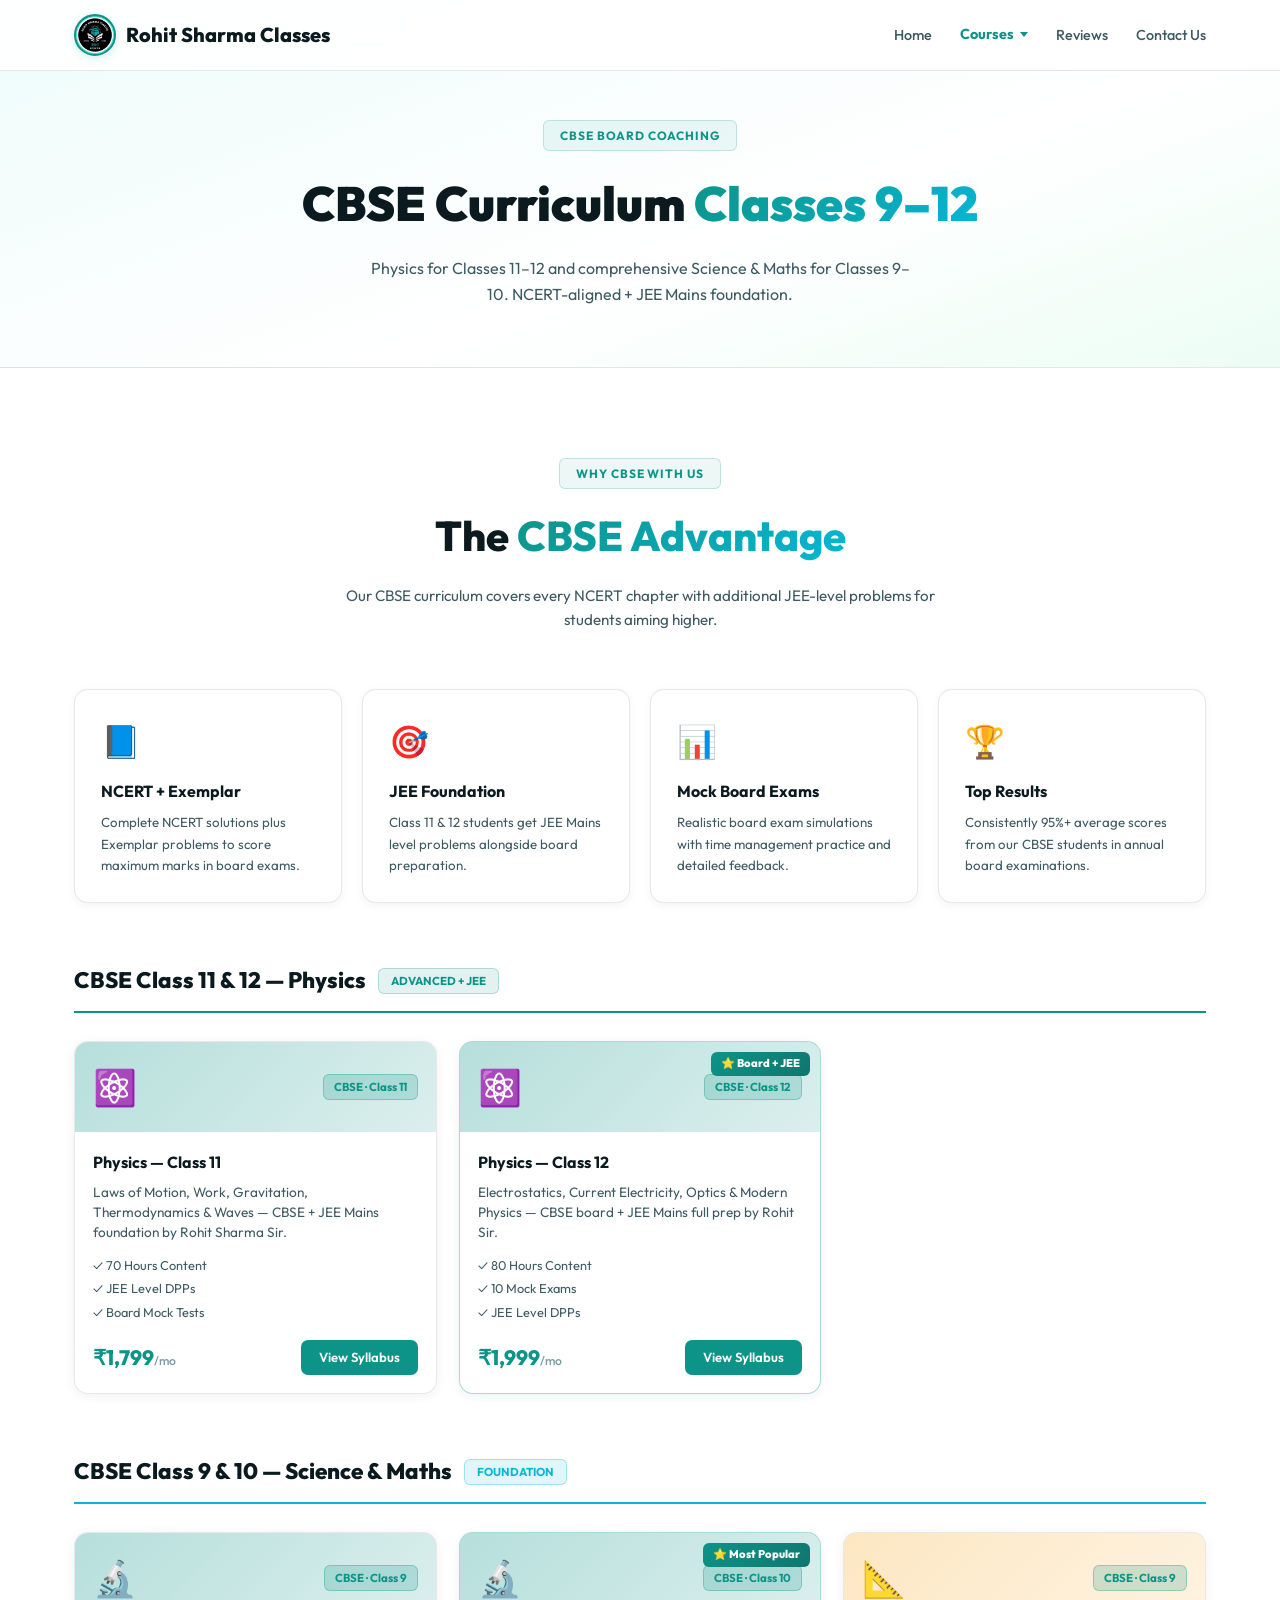
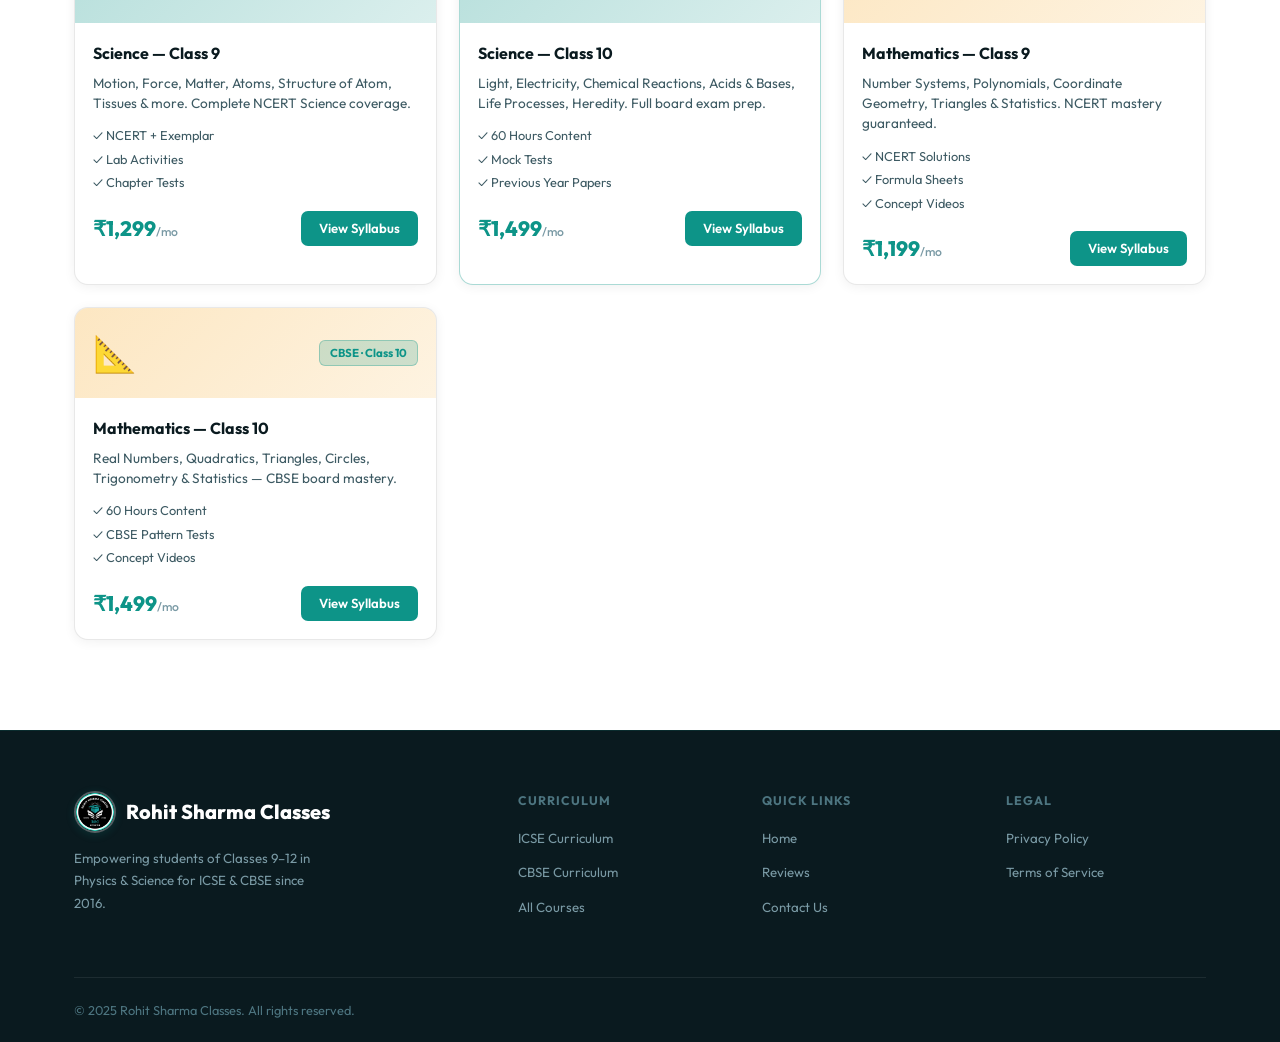
==== commit 8f53f001: "Update: Full branding to Rohit Sharma Classes, Physics-focused hero, restructured courses, favicon, " ====
--- a/cbse.html
+++ b/cbse.html
@@ -3,7 +3,8 @@
 <head>
   <meta charset="UTF-8"/><meta name="viewport" content="width=device-width,initial-scale=1.0"/>
   <title>CBSE Curriculum | Rohit Sharma Classes</title>
-  <meta name="description" content="CBSE Physics, Chemistry & Maths tuition for Classes 9–12 by Rohit Sharma Classes."/>
+  <meta name="description" content="CBSE Physics & Science tuition for Classes 9–12 by Rohit Sharma Classes."/>
+  <link rel="icon" type="image/png" href="logo.png"/>
   <link rel="preconnect" href="https://fonts.googleapis.com"/>
   <link href="https://fonts.googleapis.com/css2?family=Outfit:wght@300;400;500;600;700;800;900&display=swap" rel="stylesheet"/>
   <link rel="stylesheet" href="style.css"/>
@@ -11,7 +12,7 @@
 <body>
 <nav class="navbar" id="navbar">
   <div class="nav-container">
-    <a href="home.html" class="nav-logo"><img src="logo.png" alt="RSC Logo"/>RSC</a>
+    <a href="home.html" class="nav-logo"><img src="logo.png" alt="Rohit Sharma Classes Logo"/>Rohit Sharma Classes</a>
     <ul class="nav-links" id="navLinks">
       <li><a href="home.html">Home</a></li>
       <li class="nav-dropdown">
@@ -33,7 +34,7 @@
   <div class="container">
     <span class="section-tag">CBSE Board Coaching</span>
     <h1>CBSE Curriculum <span class="gradient-text">Classes 9–12</span></h1>
-    <p>Comprehensive NCERT-aligned coaching for CBSE Physics, Chemistry &amp; Maths. Board exam preparation + JEE Mains foundation.</p>
+    <p>Physics for Classes 11–12 and comprehensive Science &amp; Maths for Classes 9–10. NCERT-aligned + JEE Mains foundation.</p>
   </div>
 </div>
 
@@ -51,33 +52,29 @@
       <div class="why-card reveal"><div class="why-icon">🏆</div><h3>Top Results</h3><p>Consistently 95%+ average scores from our CBSE students in annual board examinations.</p></div>
     </div>
 
+    <!-- CBSE CLASS 11 & 12 — PHYSICS -->
     <div style="margin-top:60px">
       <div style="border-bottom:2px solid var(--teal);padding-bottom:12px;margin-bottom:28px;display:flex;align-items:center;gap:12px">
-        <h2 style="font-size:1.4rem;font-weight:800">CBSE Class 9 &amp; 10</h2>
-        <span style="background:rgba(13,148,136,.12);color:var(--teal);border:1px solid rgba(13,148,136,.25);padding:3px 12px;border-radius:6px;font-size:.72rem;font-weight:700">FOUNDATION</span>
+        <h2 style="font-size:1.4rem;font-weight:800">CBSE Class 11 &amp; 12 — Physics</h2>
+        <span style="background:rgba(13,148,136,.12);color:var(--teal);border:1px solid rgba(13,148,136,.25);padding:3px 12px;border-radius:6px;font-size:.72rem;font-weight:700">ADVANCED + JEE</span>
       </div>
       <div class="courses-grid">
-        <div class="course-card reveal"><div class="course-card-header physics-bg"><span class="subject-icon">⚛️</span><div class="course-board-tag">CBSE · Class 9</div></div><div class="course-card-body"><h3>Physics — Class 9</h3><p>Motion, Force, Gravitation, Work &amp; Energy, Sound. Full NCERT coverage by Rohit Sharma Sir.</p><ul class="course-features"><li>✓ NCERT + Exemplar</li><li>✓ Chapter Tests</li><li>✓ Doubt Sessions</li></ul><div class="course-footer"><span class="price">₹1,299<span>/mo</span></span><a href="contact.html" class="btn-card">View Syllabus</a></div></div></div>
-        <div class="course-card reveal"><div class="course-card-header chemistry-bg"><span class="subject-icon">🧪</span><div class="course-board-tag">CBSE · Class 9</div></div><div class="course-card-body"><h3>Chemistry — Class 9</h3><p>Matter, Atoms &amp; Molecules, Structure of Atom. NCERT-aligned curriculum by Aditi Rana Ma'am.</p><ul class="course-features"><li>✓ NCERT Focused</li><li>✓ Lab Activities</li><li>✓ Weekly Practice</li></ul><div class="course-footer"><span class="price">₹1,299<span>/mo</span></span><a href="contact.html" class="btn-card">View Syllabus</a></div></div></div>
-        <div class="course-card reveal"><div class="course-card-header maths-bg"><span class="subject-icon">📐</span><div class="course-board-tag">CBSE · Class 9</div></div><div class="course-card-body"><h3>Mathematics — Class 9</h3><p>Number Systems, Polynomials, Coordinate Geometry, Triangles &amp; Statistics by Pawan Kumar Sir.</p><ul class="course-features"><li>✓ NCERT Solutions</li><li>✓ Formula Sheets</li><li>✓ Concept Videos</li></ul><div class="course-footer"><span class="price">₹1,199<span>/mo</span></span><a href="contact.html" class="btn-card">View Syllabus</a></div></div></div>
-        <div class="course-card reveal"><div class="course-card-header physics-bg"><span class="subject-icon">⚛️</span><div class="course-board-tag">CBSE · Class 10</div></div><div class="course-card-body"><h3>Physics — Class 10</h3><p>Light, Electricity, Magnetic Effects &amp; Sources of Energy — board exam preparation by Rohit Sir.</p><ul class="course-features"><li>✓ 54 Hours Content</li><li>✓ Mock Tests</li><li>✓ Previous Year Papers</li></ul><div class="course-footer"><span class="price">₹1,499<span>/mo</span></span><a href="contact.html" class="btn-card">View Syllabus</a></div></div></div>
-        <div class="course-card reveal featured"><div class="featured-badge">⭐ Most Popular</div><div class="course-card-header chemistry-bg"><span class="subject-icon">🧪</span><div class="course-board-tag">CBSE · Class 10</div></div><div class="course-card-body"><h3>Chemistry — Class 10</h3><p>Chemical Reactions, Acids &amp; Bases, Metals &amp; Non-metals, Carbon Compounds for CBSE boards.</p><ul class="course-features"><li>✓ 50 Hours Content</li><li>✓ Reaction Charts</li><li>✓ Lab Guide</li></ul><div class="course-footer"><span class="price">₹1,499<span>/mo</span></span><a href="contact.html" class="btn-card">View Syllabus</a></div></div></div>
-        <div class="course-card reveal"><div class="course-card-header maths-bg"><span class="subject-icon">📐</span><div class="course-board-tag">CBSE · Class 10</div></div><div class="course-card-body"><h3>Mathematics — Class 10</h3><p>Real Numbers, Quadratics, Triangles, Circles, Trigonometry &amp; Statistics — CBSE board mastery.</p><ul class="course-features"><li>✓ 60 Hours Content</li><li>✓ CBSE Pattern Tests</li><li>✓ Concept Videos</li></ul><div class="course-footer"><span class="price">₹1,499<span>/mo</span></span><a href="contact.html" class="btn-card">View Syllabus</a></div></div></div>
+        <div class="course-card reveal"><div class="course-card-header physics-bg"><span class="subject-icon">⚛️</span><div class="course-board-tag">CBSE · Class 11</div></div><div class="course-card-body"><h3>Physics — Class 11</h3><p>Laws of Motion, Work, Gravitation, Thermodynamics &amp; Waves — CBSE + JEE Mains foundation by Rohit Sharma Sir.</p><ul class="course-features"><li>✓ 70 Hours Content</li><li>✓ JEE Level DPPs</li><li>✓ Board Mock Tests</li></ul><div class="course-footer"><span class="price">₹1,799<span>/mo</span></span><a href="contact.html" class="btn-card">View Syllabus</a></div></div></div>
+        <div class="course-card reveal featured"><div class="featured-badge">⭐ Board + JEE</div><div class="course-card-header physics-bg"><span class="subject-icon">⚛️</span><div class="course-board-tag">CBSE · Class 12</div></div><div class="course-card-body"><h3>Physics — Class 12</h3><p>Electrostatics, Current Electricity, Optics &amp; Modern Physics — CBSE board + JEE Mains full prep by Rohit Sir.</p><ul class="course-features"><li>✓ 80 Hours Content</li><li>✓ 10 Mock Exams</li><li>✓ JEE Level DPPs</li></ul><div class="course-footer"><span class="price">₹1,999<span>/mo</span></span><a href="contact.html" class="btn-card">View Syllabus</a></div></div></div>
       </div>
     </div>
 
+    <!-- CBSE CLASS 9 & 10 — SCIENCE & MATHS -->
     <div style="margin-top:60px">
       <div style="border-bottom:2px solid var(--cyan);padding-bottom:12px;margin-bottom:28px;display:flex;align-items:center;gap:12px">
-        <h2 style="font-size:1.4rem;font-weight:800">CBSE Class 11 &amp; 12</h2>
-        <span style="background:rgba(6,182,212,.12);color:var(--cyan);border:1px solid rgba(6,182,212,.3);padding:3px 12px;border-radius:6px;font-size:.72rem;font-weight:700">ADVANCED + JEE</span>
+        <h2 style="font-size:1.4rem;font-weight:800">CBSE Class 9 &amp; 10 — Science &amp; Maths</h2>
+        <span style="background:rgba(6,182,212,.12);color:var(--cyan);border:1px solid rgba(6,182,212,.3);padding:3px 12px;border-radius:6px;font-size:.72rem;font-weight:700">FOUNDATION</span>
       </div>
       <div class="courses-grid">
-        <div class="course-card reveal"><div class="course-card-header physics-bg"><span class="subject-icon">⚛️</span><div class="course-board-tag">CBSE · Class 11</div></div><div class="course-card-body"><h3>Physics — Class 11</h3><p>Laws of Motion, Work, Gravitation, Thermodynamics &amp; Waves — CBSE + JEE Mains foundation.</p><ul class="course-features"><li>✓ 70 Hours Content</li><li>✓ JEE Level DPPs</li><li>✓ Board Mock Tests</li></ul><div class="course-footer"><span class="price">₹1,799<span>/mo</span></span><a href="contact.html" class="btn-card">View Syllabus</a></div></div></div>
-        <div class="course-card reveal"><div class="course-card-header chemistry-bg"><span class="subject-icon">🧪</span><div class="course-board-tag">CBSE · Class 11</div></div><div class="course-card-body"><h3>Chemistry — Class 11</h3><p>Basic Concepts, Atomic Structure, Chemical Bonding, Thermodynamics &amp; Organic Chemistry Basics.</p><ul class="course-features"><li>✓ 65 Hours Content</li><li>✓ Reaction Maps</li><li>✓ Concept Tests</li></ul><div class="course-footer"><span class="price">₹1,799<span>/mo</span></span><a href="contact.html" class="btn-card">View Syllabus</a></div></div></div>
-        <div class="course-card reveal"><div class="course-card-header maths-bg"><span class="subject-icon">📐</span><div class="course-board-tag">CBSE · Class 11</div></div><div class="course-card-body"><h3>Mathematics — Class 11</h3><p>Sets, Relations, Trigonometry, Conic Sections &amp; Permutations — CBSE + JEE Mains foundation.</p><ul class="course-features"><li>✓ 72 Hours Content</li><li>✓ Daily Practice</li><li>✓ Formula Sheets</li></ul><div class="course-footer"><span class="price">₹1,799<span>/mo</span></span><a href="contact.html" class="btn-card">View Syllabus</a></div></div></div>
-        <div class="course-card reveal featured"><div class="featured-badge">⭐ Board + JEE</div><div class="course-card-header physics-bg"><span class="subject-icon">⚛️</span><div class="course-board-tag">CBSE · Class 12</div></div><div class="course-card-body"><h3>Physics — Class 12</h3><p>Electrostatics, Current Electricity, Optics &amp; Modern Physics — CBSE board + JEE Mains full prep.</p><ul class="course-features"><li>✓ 80 Hours Content</li><li>✓ 10 Mock Exams</li><li>✓ JEE Level DPPs</li></ul><div class="course-footer"><span class="price">₹1,999<span>/mo</span></span><a href="contact.html" class="btn-card">View Syllabus</a></div></div></div>
-        <div class="course-card reveal"><div class="course-card-header chemistry-bg"><span class="subject-icon">🧪</span><div class="course-board-tag">CBSE · Class 12</div></div><div class="course-card-body"><h3>Chemistry — Class 12</h3><p>Solid State, Solutions, Electrochemistry, Advanced Organic &amp; Coordination Chemistry by Aditi Ma'am.</p><ul class="course-features"><li>✓ 75 Hours Content</li><li>✓ CBSE Mock Tests</li><li>✓ Reaction Sheets</li></ul><div class="course-footer"><span class="price">₹1,999<span>/mo</span></span><a href="contact.html" class="btn-card">View Syllabus</a></div></div></div>
-        <div class="course-card reveal"><div class="course-card-header maths-bg"><span class="subject-icon">📐</span><div class="course-board-tag">CBSE · Class 12</div></div><div class="course-card-body"><h3>Mathematics — Class 12</h3><p>Matrices, Calculus, Vectors, 3D Geometry &amp; Probability — CBSE board + JEE Mains by Pawan Sir.</p><ul class="course-features"><li>✓ 82 Hours Content</li><li>✓ DPP Sessions</li><li>✓ Board Papers</li></ul><div class="course-footer"><span class="price">₹1,999<span>/mo</span></span><a href="contact.html" class="btn-card">View Syllabus</a></div></div></div>
+        <div class="course-card reveal"><div class="course-card-header physics-bg"><span class="subject-icon">🔬</span><div class="course-board-tag">CBSE · Class 9</div></div><div class="course-card-body"><h3>Science — Class 9</h3><p>Motion, Force, Matter, Atoms, Structure of Atom, Tissues &amp; more. Complete NCERT Science coverage.</p><ul class="course-features"><li>✓ NCERT + Exemplar</li><li>✓ Lab Activities</li><li>✓ Chapter Tests</li></ul><div class="course-footer"><span class="price">₹1,299<span>/mo</span></span><a href="contact.html" class="btn-card">View Syllabus</a></div></div></div>
+        <div class="course-card reveal featured"><div class="featured-badge">⭐ Most Popular</div><div class="course-card-header physics-bg"><span class="subject-icon">🔬</span><div class="course-board-tag">CBSE · Class 10</div></div><div class="course-card-body"><h3>Science — Class 10</h3><p>Light, Electricity, Chemical Reactions, Acids &amp; Bases, Life Processes, Heredity. Full board exam prep.</p><ul class="course-features"><li>✓ 60 Hours Content</li><li>✓ Mock Tests</li><li>✓ Previous Year Papers</li></ul><div class="course-footer"><span class="price">₹1,499<span>/mo</span></span><a href="contact.html" class="btn-card">View Syllabus</a></div></div></div>
+        <div class="course-card reveal"><div class="course-card-header maths-bg"><span class="subject-icon">📐</span><div class="course-board-tag">CBSE · Class 9</div></div><div class="course-card-body"><h3>Mathematics — Class 9</h3><p>Number Systems, Polynomials, Coordinate Geometry, Triangles &amp; Statistics. NCERT mastery guaranteed.</p><ul class="course-features"><li>✓ NCERT Solutions</li><li>✓ Formula Sheets</li><li>✓ Concept Videos</li></ul><div class="course-footer"><span class="price">₹1,199<span>/mo</span></span><a href="contact.html" class="btn-card">View Syllabus</a></div></div></div>
+        <div class="course-card reveal"><div class="course-card-header maths-bg"><span class="subject-icon">📐</span><div class="course-board-tag">CBSE · Class 10</div></div><div class="course-card-body"><h3>Mathematics — Class 10</h3><p>Real Numbers, Quadratics, Triangles, Circles, Trigonometry &amp; Statistics — CBSE board mastery.</p><ul class="course-features"><li>✓ 60 Hours Content</li><li>✓ CBSE Pattern Tests</li><li>✓ Concept Videos</li></ul><div class="course-footer"><span class="price">₹1,499<span>/mo</span></span><a href="contact.html" class="btn-card">View Syllabus</a></div></div></div>
       </div>
     </div>
   </div>
@@ -86,7 +83,7 @@
 <footer class="footer">
   <div class="container">
     <div class="footer-grid">
-      <div class="footer-brand"><a href="home.html" class="nav-logo"><img src="logo.png" alt="RSC Logo"/>RSC</a><p>Empowering students of Classes 9–12 in Physics, Chemistry &amp; Maths for ICSE &amp; CBSE since 2016.</p></div>
+      <div class="footer-brand"><a href="home.html" class="nav-logo"><img src="logo.png" alt="Rohit Sharma Classes Logo"/>Rohit Sharma Classes</a><p>Empowering students of Classes 9–12 in Physics &amp; Science for ICSE &amp; CBSE since 2016.</p></div>
       <div class="footer-links"><h4>Curriculum</h4><ul><li><a href="icse.html">ICSE Curriculum</a></li><li><a href="cbse.html">CBSE Curriculum</a></li><li><a href="courses.html">All Courses</a></li></ul></div>
       <div class="footer-links"><h4>Quick Links</h4><ul><li><a href="home.html">Home</a></li><li><a href="wall-of-fame.html">Reviews</a></li><li><a href="contact.html">Contact Us</a></li></ul></div>
       <div class="footer-links"><h4>Legal</h4><ul><li><a href="#">Privacy Policy</a></li><li><a href="#">Terms of Service</a></li></ul></div>
--- a/style.css
+++ b/style.css
@@ -1,419 +1,1833 @@
-*,*::before,*::after{margin:0;padding:0;box-sizing:border-box}
-:root{
-  --bg:#ffffff;--bg2:#f6fafb;--bg3:#eef5f6;
-  --surface:#ffffff;--surface2:#f0f8f9;
-  --border:rgba(0,0,0,0.09);
-  --text:#0a1a1f;--text2:#3d5a63;--text3:#7a9aa5;
-  --teal:#0d9488;--teal2:#14b8a6;--teal-light:#2dd4bf;--teal-dark:#0f766e;
-  --cyan:#06b6d4;--cyan2:#22d3ee;
-  --accent:#0d9488;--accent2:#14b8a6;
-  --dark:#0a1a1f;--dark2:#0f2b33;
-  --physics:#0d9488;--chemistry:#06b6d4;--maths:#f59e0b;
-  --radius:14px;--shadow:0 4px 24px rgba(13,148,136,0.10);
-}
-html{scroll-behavior:smooth}
-body{font-family:'Outfit',sans-serif;background:var(--bg);color:var(--text);line-height:1.6;overflow-x:hidden}
-a{text-decoration:none;color:inherit}
-h1,h2,h3,h4,h5,h6{color:var(--dark)}
-ul{list-style:none}
-.container{max-width:1180px;margin:0 auto;padding:0 24px}
-.gradient-text{background:linear-gradient(135deg,var(--teal),var(--cyan));-webkit-background-clip:text;-webkit-text-fill-color:transparent;background-clip:text}
+*,
+*::before,
+*::after {
+  margin: 0;
+  padding: 0;
+  box-sizing: border-box
+}
+
+:root {
+  --bg: #ffffff;
+  --bg2: #f6fafb;
+  --bg3: #eef5f6;
+  --surface: #ffffff;
+  --surface2: #f0f8f9;
+  --border: rgba(0, 0, 0, 0.09);
+  --text: #0a1a1f;
+  --text2: #3d5a63;
+  --text3: #7a9aa5;
+  --teal: #0d9488;
+  --teal2: #14b8a6;
+  --teal-light: #2dd4bf;
+  --teal-dark: #0f766e;
+  --cyan: hsl(189, 94%, 43%);
+  --cyan2: #22d3ee;
+  --accent: #0d9488;
+  --accent2: #14b8a6;
+  --dark: #0a1a1f;
+  --dark2: #0f2b33;
+  --physics: #0d9488;
+  --chemistry: #06b6d4;
+  --maths: #f59e0b;
+  --radius: 14px;
+  --shadow: 0 4px 24px rgba(13, 148, 136, 0.10);
+}
+
+html {
+  scroll-behavior: smooth
+}
+
+body {
+  font-family: 'Outfit', sans-serif;
+  background: var(--bg);
+  color: var(--text);
+  line-height: 1.6;
+  overflow-x: hidden
+}
+
+a {
+  text-decoration: none;
+  color: inherit
+}
+
+h1,
+h2,
+h3,
+h4,
+h5,
+h6 {
+  color: var(--dark)
+}
+
+ul {
+  list-style: none
+}
+
+.container {
+  max-width: 1180px;
+  margin: 0 auto;
+  padding: 0 24px
+}
+
+.gradient-text {
+  background: linear-gradient(135deg, var(--teal), var(--cyan));
+  -webkit-background-clip: text;
+  -webkit-text-fill-color: transparent;
+  background-clip: text
+}
 
 /* NAVBAR */
-.navbar{position:fixed;top:0;left:0;right:0;z-index:1000;padding:14px 0;background:rgba(255,255,255,0.92);backdrop-filter:blur(20px);border-bottom:1px solid var(--border);transition:.3s}
-.navbar.scrolled{padding:10px 0;background:rgba(255,255,255,0.98);box-shadow:0 2px 20px rgba(13,148,136,0.08)}
-.nav-container{max-width:1180px;margin:0 auto;padding:0 24px;display:flex;align-items:center;justify-content:space-between}
-.nav-logo{display:flex;align-items:center;gap:10px;font-size:1.25rem;font-weight:800;color:var(--dark)}
-.nav-logo img{width:42px;height:42px;border-radius:50%;object-fit:cover;border:2px solid var(--teal);box-shadow:0 2px 8px rgba(13,148,136,0.18)}
-.nav-links{display:flex;align-items:center;gap:28px}
-.nav-links a{font-size:.9rem;font-weight:500;color:var(--text2);transition:.2s}
-.nav-links a:hover,.nav-links a.active{color:var(--teal)}
-.nav-links a.active{color:var(--teal);font-weight:700}
-.nav-cta{background:var(--teal);color:#fff !important;padding:9px 22px;border-radius:8px;font-weight:700 !important;transition:opacity .2s,transform .2s !important}
-.nav-cta:hover{opacity:.9;transform:translateY(-1px)}
+.navbar {
+  position: fixed;
+  top: 0;
+  left: 0;
+  right: 0;
+  z-index: 1000;
+  padding: 14px 0;
+  background: rgba(255, 255, 255, 0.92);
+  backdrop-filter: blur(20px);
+  border-bottom: 1px solid var(--border);
+  transition: .3s
+}
+
+.navbar.scrolled {
+  padding: 10px 0;
+  background: rgba(255, 255, 255, 0.98);
+  box-shadow: 0 2px 20px rgba(13, 148, 136, 0.08)
+}
+
+.nav-container {
+  max-width: 1180px;
+  margin: 0 auto;
+  padding: 0 24px;
+  display: flex;
+  align-items: center;
+  justify-content: space-between
+}
+
+.nav-logo {
+  display: flex;
+  align-items: center;
+  gap: 10px;
+  font-size: 1.25rem;
+  font-weight: 800;
+  color: var(--dark)
+}
+
+.nav-logo img {
+  width: 42px;
+  height: 42px;
+  border-radius: 50%;
+  object-fit: cover;
+  border: 2px solid var(--teal);
+  box-shadow: 0 2px 8px rgba(13, 148, 136, 0.18)
+}
+
+.nav-links {
+  display: flex;
+  align-items: center;
+  gap: 28px
+}
+
+.nav-links a {
+  font-size: .9rem;
+  font-weight: 500;
+  color: var(--text2);
+  transition: .2s
+}
+
+.nav-links a:hover,
+.nav-links a.active {
+  color: var(--teal)
+}
+
+.nav-links a.active {
+  color: var(--teal);
+  font-weight: 700
+}
+
+.nav-cta {
+  background: var(--teal);
+  color: #fff !important;
+  padding: 9px 22px;
+  border-radius: 8px;
+  font-weight: 700 !important;
+  transition: opacity .2s, transform .2s !important
+}
+
+.nav-cta:hover {
+  opacity: .9;
+  transform: translateY(-1px)
+}
 
 /* DROPDOWN */
-.nav-dropdown{position:relative}
-.nav-dropdown>a{display:flex;align-items:center;gap:4px}
-.nav-dropdown>a::after{content:'';display:inline-block;width:0;height:0;border-left:4px solid transparent;border-right:4px solid transparent;border-top:5px solid currentColor;margin-left:2px;transition:transform .3s}
-.nav-dropdown:hover>a::after{transform:rotate(180deg)}
-.dropdown-menu{position:absolute;top:calc(100% + 12px);left:50%;transform:translateX(-50%);background:#fff;border:1px solid var(--border);border-radius:12px;padding:8px 0;min-width:180px;box-shadow:0 12px 36px rgba(13,148,136,0.14);opacity:0;visibility:hidden;transition:opacity .25s,transform .25s,visibility .25s;transform:translateX(-50%) translateY(8px);z-index:100}
-.nav-dropdown:hover .dropdown-menu{opacity:1;visibility:visible;transform:translateX(-50%) translateY(0)}
-.dropdown-menu::before{content:'';position:absolute;top:-6px;left:50%;transform:translateX(-50%) rotate(45deg);width:12px;height:12px;background:#fff;border-left:1px solid var(--border);border-top:1px solid var(--border)}
-.dropdown-menu li{border-bottom:1px solid rgba(0,0,0,0.04)}
-.dropdown-menu li:last-child{border-bottom:none}
-.dropdown-menu a{display:flex;align-items:center;gap:8px;padding:10px 18px;font-size:.88rem;font-weight:500;color:var(--text2);transition:.2s;white-space:nowrap}
-.dropdown-menu a:hover{background:rgba(13,148,136,0.06);color:var(--teal);padding-left:22px}
-
-.hamburger{display:none;flex-direction:column;gap:5px;background:none;border:none;cursor:pointer;padding:4px}
-.hamburger span{display:block;width:24px;height:2px;background:var(--text);border-radius:2px;transition:.3s}
+.nav-dropdown {
+  position: relative
+}
+
+.nav-dropdown>a {
+  display: flex;
+  align-items: center;
+  gap: 4px
+}
+
+.nav-dropdown>a::after {
+  content: '';
+  display: inline-block;
+  width: 0;
+  height: 0;
+  border-left: 4px solid transparent;
+  border-right: 4px solid transparent;
+  border-top: 5px solid currentColor;
+  margin-left: 2px;
+  transition: transform .3s
+}
+
+.nav-dropdown:hover>a::after {
+  transform: rotate(180deg)
+}
+
+.dropdown-menu {
+  position: absolute;
+  top: calc(100% + 12px);
+  left: 50%;
+  transform: translateX(-50%);
+  background: #fff;
+  border: 1px solid var(--border);
+  border-radius: 12px;
+  padding: 8px 0;
+  min-width: 180px;
+  box-shadow: 0 12px 36px rgba(13, 148, 136, 0.14);
+  opacity: 0;
+  visibility: hidden;
+  transition: opacity .25s, transform .25s, visibility .25s;
+  transform: translateX(-50%) translateY(8px);
+  z-index: 100
+}
+
+.nav-dropdown:hover .dropdown-menu {
+  opacity: 1;
+  visibility: visible;
+  transform: translateX(-50%) translateY(0)
+}
+
+.dropdown-menu::before {
+  content: '';
+  position: absolute;
+  top: -6px;
+  left: 50%;
+  transform: translateX(-50%) rotate(45deg);
+  width: 12px;
+  height: 12px;
+  background: #fff;
+  border-left: 1px solid var(--border);
+  border-top: 1px solid var(--border)
+}
+
+.dropdown-menu li {
+  border-bottom: 1px solid rgba(0, 0, 0, 0.04)
+}
+
+.dropdown-menu li:last-child {
+  border-bottom: none
+}
+
+.dropdown-menu a {
+  display: flex;
+  align-items: center;
+  gap: 8px;
+  padding: 10px 18px;
+  font-size: .88rem;
+  font-weight: 500;
+  color: var(--text2);
+  transition: .2s;
+  white-space: nowrap
+}
+
+.dropdown-menu a:hover {
+  background: rgba(13, 148, 136, 0.06);
+  color: var(--teal);
+  padding-left: 22px
+}
+
+.hamburger {
+  display: none;
+  flex-direction: column;
+  gap: 5px;
+  background: none;
+  border: none;
+  cursor: pointer;
+  padding: 4px
+}
+
+.hamburger span {
+  display: block;
+  width: 24px;
+  height: 2px;
+  background: var(--text);
+  border-radius: 2px;
+  transition: .3s
+}
 
 /* BUTTONS */
-.btn-primary{display:inline-block;background:linear-gradient(135deg,var(--teal),var(--teal-dark));color:#fff;padding:13px 30px;border-radius:8px;font-weight:700;font-size:.95rem;border:none;cursor:pointer;transition:.2s;font-family:'Outfit',sans-serif;box-shadow:0 4px 16px rgba(13,148,136,0.25)}
-.btn-primary:hover{background:linear-gradient(135deg,var(--teal2),var(--teal));transform:translateY(-2px);box-shadow:0 6px 24px rgba(13,148,136,0.35)}
-.btn-teal,.btn-blue{display:inline-block;background:linear-gradient(135deg,var(--teal-dark),var(--teal));color:#fff;padding:13px 30px;border-radius:8px;font-weight:700;font-size:.95rem;border:none;cursor:pointer;transition:.2s;font-family:'Outfit',sans-serif;box-shadow:0 4px 16px rgba(13,148,136,0.2)}
-.btn-teal:hover,.btn-blue:hover{background:linear-gradient(135deg,var(--teal),var(--teal2));transform:translateY(-2px);box-shadow:0 6px 24px rgba(13,148,136,0.3)}
-.btn-outline{display:inline-block;padding:13px 30px;border-radius:8px;border:1.5px solid var(--teal);color:var(--teal);font-weight:600;font-size:.95rem;transition:.2s}
-.btn-outline:hover{background:var(--teal);color:#fff;transform:translateY(-2px);box-shadow:0 4px 16px rgba(13,148,136,0.25)}
-.full-btn{width:100%;text-align:center;padding:15px}
+.btn-primary {
+  display: inline-block;
+  background: linear-gradient(135deg, var(--teal), var(--teal-dark));
+  color: #fff;
+  padding: 13px 30px;
+  border-radius: 8px;
+  font-weight: 700;
+  font-size: .95rem;
+  border: none;
+  cursor: pointer;
+  transition: .2s;
+  font-family: 'Outfit', sans-serif;
+  box-shadow: 0 4px 16px rgba(13, 148, 136, 0.25)
+}
+
+.btn-primary:hover {
+  background: linear-gradient(135deg, var(--teal2), var(--teal));
+  transform: translateY(-2px);
+  box-shadow: 0 6px 24px rgba(13, 148, 136, 0.35)
+}
+
+.btn-teal,
+.btn-blue {
+  display: inline-block;
+  background: linear-gradient(135deg, var(--teal-dark), var(--teal));
+  color: #fff;
+  padding: 13px 30px;
+  border-radius: 8px;
+  font-weight: 700;
+  font-size: .95rem;
+  border: none;
+  cursor: pointer;
+  transition: .2s;
+  font-family: 'Outfit', sans-serif;
+  box-shadow: 0 4px 16px rgba(13, 148, 136, 0.2)
+}
+
+.btn-teal:hover,
+.btn-blue:hover {
+  background: linear-gradient(135deg, var(--teal), var(--teal2));
+  transform: translateY(-2px);
+  box-shadow: 0 6px 24px rgba(13, 148, 136, 0.3)
+}
+
+.btn-outline {
+  display: inline-block;
+  padding: 13px 30px;
+  border-radius: 8px;
+  border: 1.5px solid var(--teal);
+  color: var(--teal);
+  font-weight: 600;
+  font-size: .95rem;
+  transition: .2s
+}
+
+.btn-outline:hover {
+  background: var(--teal);
+  color: #fff;
+  transform: translateY(-2px);
+  box-shadow: 0 4px 16px rgba(13, 148, 136, 0.25)
+}
+
+.full-btn {
+  width: 100%;
+  text-align: center;
+  padding: 15px
+}
 
 /* HERO */
-.hero{min-height:100vh;display:flex;align-items:center;padding:120px 24px 80px;max-width:1180px;margin:0 auto;gap:60px;position:relative}
-.hero-bg-orbs{position:fixed;inset:0;pointer-events:none;z-index:-1}
-.orb{position:absolute;border-radius:50%;filter:blur(110px);opacity:.08}
-.orb-1{width:500px;height:500px;background:var(--teal);top:-100px;left:-100px}
-.orb-2{width:400px;height:400px;background:var(--cyan);bottom:0;right:-80px}
-.orb-3{width:280px;height:280px;background:var(--teal2);top:50%;left:45%}
-.hero-content{flex:1}
-.hero-badge{display:inline-block;padding:6px 18px;background:rgba(13,148,136,.12);border:1px solid rgba(13,148,136,.25);border-radius:6px;font-size:.8rem;font-weight:700;color:var(--teal);margin-bottom:20px;letter-spacing:.04em;text-transform:uppercase;animation:fadeUp .6s ease both}
-.hero-content h1{font-size:clamp(2.4rem,5vw,3.8rem);font-weight:900;line-height:1.15;margin-bottom:18px;animation:fadeUp .6s .1s ease both}
-.hero-sub{font-size:1.05rem;color:var(--text2);max-width:500px;margin-bottom:32px;animation:fadeUp .6s .2s ease both}
-.hero-actions{display:flex;gap:14px;flex-wrap:wrap;margin-bottom:44px;animation:fadeUp .6s .3s ease both}
-.hero-stats{display:flex;align-items:center;gap:24px;animation:fadeUp .6s .4s ease both}
-.stat{display:flex;flex-direction:column}
-.stat-num{font-size:1.8rem;font-weight:800;color:var(--teal)}
-.stat-label{font-size:.78rem;color:var(--text3);font-weight:500}
-.stat-divider{width:1px;height:36px;background:var(--border)}
-.hero-visual{flex:1;position:relative;min-height:400px;display:flex;align-items:center;justify-content:center}
-.hero-circle{width:280px;height:280px;border-radius:50%;background:linear-gradient(135deg,rgba(13,148,136,.15),rgba(6,182,212,.1));border:2px solid rgba(13,148,136,.2);display:flex;align-items:center;justify-content:center;animation:pulse 4s ease-in-out infinite}
-.hero-circle-inner{text-align:center}
-.circle-emoji{font-size:3rem;display:block;margin-bottom:8px}
-.hero-circle-inner p{font-size:.95rem;font-weight:700;line-height:1.4}
-.floating-card{position:absolute;background:#fff;border:1px solid var(--border);border-radius:14px;padding:12px 18px;display:flex;flex-direction:column;gap:3px;font-weight:700;font-size:.88rem;box-shadow:0 4px 20px rgba(13,148,136,0.1);animation:floatCard 3s ease-in-out infinite}
-.floating-card .card-icon{font-size:1.4rem}
-.floating-card .card-tag{font-size:.7rem;font-weight:500;color:var(--text3)}
-.card-physics{top:20px;left:0;animation-delay:0s;border-left:3px solid var(--teal)}
-.card-chemistry{bottom:60px;left:20px;animation-delay:1s;border-left:3px solid var(--cyan)}
-.card-maths{top:60px;right:0;animation-delay:2s;border-left:3px solid var(--maths)}
+.hero {
+  min-height: 100vh;
+  display: flex;
+  align-items: center;
+  padding: 120px 24px 80px;
+  max-width: 1180px;
+  margin: 0 auto;
+  gap: 60px;
+  position: relative
+}
+
+.hero-bg-orbs {
+  position: fixed;
+  inset: 0;
+  pointer-events: none;
+  z-index: -1
+}
+
+.orb {
+  position: absolute;
+  border-radius: 50%;
+  filter: blur(110px);
+  opacity: .08
+}
+
+.orb-1 {
+  width: 500px;
+  height: 500px;
+  background: var(--teal);
+  top: -100px;
+  left: -100px
+}
+
+.orb-2 {
+  width: 400px;
+  height: 400px;
+  background: var(--cyan);
+  bottom: 0;
+  right: -80px
+}
+
+.orb-3 {
+  width: 280px;
+  height: 280px;
+  background: var(--teal2);
+  top: 50%;
+  left: 45%
+}
+
+.hero-content {
+  flex: 1
+}
+
+.hero-badge {
+  display: inline-block;
+  padding: 6px 18px;
+  background: rgba(13, 148, 136, .12);
+  border: 1px solid rgba(13, 148, 136, .25);
+  border-radius: 6px;
+  font-size: .8rem;
+  font-weight: 700;
+  color: var(--teal);
+  margin-bottom: 20px;
+  letter-spacing: .04em;
+  text-transform: uppercase;
+  animation: fadeUp .6s ease both
+}
+
+.hero-content h1 {
+  font-size: clamp(2.4rem, 5vw, 3.8rem);
+  font-weight: 900;
+  line-height: 1.15;
+  margin-bottom: 18px;
+  animation: fadeUp .6s .1s ease both
+}
+
+.hero-sub {
+  font-size: 1.05rem;
+  color: var(--text2);
+  max-width: 500px;
+  margin-bottom: 32px;
+  animation: fadeUp .6s .2s ease both
+}
+
+.hero-actions {
+  display: flex;
+  gap: 14px;
+  flex-wrap: wrap;
+  margin-bottom: 44px;
+  animation: fadeUp .6s .3s ease both
+}
+
+.hero-stats {
+  display: flex;
+  align-items: center;
+  gap: 24px;
+  animation: fadeUp .6s .4s ease both
+}
+
+.stat {
+  display: flex;
+  flex-direction: column
+}
+
+.stat-num {
+  font-size: 1.8rem;
+  font-weight: 800;
+  color: var(--teal)
+}
+
+.stat-label {
+  font-size: .78rem;
+  color: var(--text3);
+  font-weight: 500
+}
+
+.stat-divider {
+  width: 1px;
+  height: 36px;
+  background: var(--border)
+}
+
+.hero-visual {
+  flex: 1;
+  position: relative;
+  min-height: 400px;
+  display: flex;
+  align-items: center;
+  justify-content: center
+}
+
+.hero-circle {
+  width: 280px;
+  height: 280px;
+  border-radius: 50%;
+  background: linear-gradient(135deg, rgba(13, 148, 136, .15), rgba(6, 182, 212, .1));
+  border: 2px solid rgba(13, 148, 136, .2);
+  display: flex;
+  align-items: center;
+  justify-content: center;
+  animation: pulse 4s ease-in-out infinite
+}
+
+.hero-circle-inner {
+  text-align: center
+}
+
+.circle-emoji {
+  font-size: 3rem;
+  display: block;
+  margin-bottom: 8px
+}
+
+.hero-circle-inner p {
+  font-size: .95rem;
+  font-weight: 700;
+  line-height: 1.4
+}
+
+.floating-card {
+  position: absolute;
+  background: #fff;
+  border: 1px solid var(--border);
+  border-radius: 14px;
+  padding: 12px 18px;
+  display: flex;
+  flex-direction: column;
+  gap: 3px;
+  font-weight: 700;
+  font-size: .88rem;
+  box-shadow: 0 4px 20px rgba(13, 148, 136, 0.1);
+  animation: floatCard 3s ease-in-out infinite
+}
+
+.floating-card .card-icon {
+  font-size: 1.4rem
+}
+
+.floating-card .card-tag {
+  font-size: .7rem;
+  font-weight: 500;
+  color: var(--text3)
+}
+
+.card-physics {
+  top: 20px;
+  left: 0;
+  animation-delay: 0s;
+  border-left: 3px solid var(--teal)
+}
+
+.card-chemistry {
+  bottom: 60px;
+  left: 20px;
+  animation-delay: 1s;
+  border-left: 3px solid var(--cyan)
+}
+
+.card-maths {
+  top: 60px;
+  right: 0;
+  animation-delay: 2s;
+  border-left: 3px solid var(--maths)
+}
 
 /* BOARDS STRIP */
-.boards-strip{background:linear-gradient(135deg,var(--dark),var(--dark2));border-top:1px solid rgba(13,148,136,0.2);border-bottom:1px solid rgba(13,148,136,0.2);padding:18px 24px}
-.boards-container{max-width:1180px;margin:0 auto;display:flex;align-items:center;gap:14px;flex-wrap:wrap}
-.boards-label{font-size:.8rem;color:rgba(255,255,255,0.6);font-weight:700;text-transform:uppercase;letter-spacing:.06em}
-.board-badge{padding:5px 18px;border-radius:6px;font-weight:700;font-size:.82rem}
-.board-badge.cbse{background:rgba(13,148,136,.2);color:var(--teal-light);border:1px solid rgba(13,148,136,.35)}
-.board-badge.icse{background:rgba(6,182,212,.15);color:var(--cyan2);border:1px solid rgba(6,182,212,.3)}
-.class-badges{display:flex;gap:8px;flex-wrap:wrap}
-.class-badges span{padding:4px 12px;border-radius:6px;font-size:.78rem;font-weight:500;background:rgba(255,255,255,.06);border:1px solid rgba(255,255,255,.12);color:rgba(255,255,255,.7)}
+.boards-strip {
+  background: linear-gradient(135deg, var(--dark), var(--dark2));
+  border-top: 1px solid rgba(13, 148, 136, 0.2);
+  border-bottom: 1px solid rgba(13, 148, 136, 0.2);
+  padding: 18px 24px
+}
+
+.boards-container {
+  max-width: 1180px;
+  margin: 0 auto;
+  display: flex;
+  align-items: center;
+  gap: 14px;
+  flex-wrap: wrap
+}
+
+.boards-label {
+  font-size: .8rem;
+  color: rgba(255, 255, 255, 0.6);
+  font-weight: 700;
+  text-transform: uppercase;
+  letter-spacing: .06em
+}
+
+.board-badge {
+  padding: 5px 18px;
+  border-radius: 6px;
+  font-weight: 700;
+  font-size: .82rem
+}
+
+.board-badge.cbse {
+  background: rgba(13, 148, 136, .2);
+  color: var(--teal-light);
+  border: 1px solid rgba(13, 148, 136, .35)
+}
+
+.board-badge.icse {
+  background: rgba(6, 182, 212, .15);
+  color: var(--cyan2);
+  border: 1px solid rgba(6, 182, 212, .3)
+}
+
+.class-badges {
+  display: flex;
+  gap: 8px;
+  flex-wrap: wrap
+}
+
+.class-badges span {
+  padding: 4px 12px;
+  border-radius: 6px;
+  font-size: .78rem;
+  font-weight: 500;
+  background: rgba(255, 255, 255, .06);
+  border: 1px solid rgba(255, 255, 255, .12);
+  color: rgba(255, 255, 255, .7)
+}
 
 /* SECTION */
-.section{padding:90px 0}
-.section-header{text-align:center;max-width:600px;margin:0 auto 56px}
-.section-tag{display:inline-block;padding:5px 16px;border-radius:6px;background:rgba(13,148,136,.08);border:1px solid rgba(13,148,136,.2);color:var(--teal);font-size:.75rem;font-weight:700;text-transform:uppercase;letter-spacing:.08em;margin-bottom:14px}
-.section-header h2{font-size:clamp(1.7rem,3.5vw,2.6rem);font-weight:800;margin-bottom:14px}
-.section-header p{color:var(--text2);font-size:.95rem}
+.section {
+  padding: 90px 0
+}
+
+.section-header {
+  text-align: center;
+  max-width: 600px;
+  margin: 0 auto 56px
+}
+
+.section-tag {
+  display: inline-block;
+  padding: 5px 16px;
+  border-radius: 6px;
+  background: rgba(13, 148, 136, .08);
+  border: 1px solid rgba(13, 148, 136, .2);
+  color: var(--teal);
+  font-size: .75rem;
+  font-weight: 700;
+  text-transform: uppercase;
+  letter-spacing: .08em;
+  margin-bottom: 14px
+}
+
+.section-header h2 {
+  font-size: clamp(1.7rem, 3.5vw, 2.6rem);
+  font-weight: 800;
+  margin-bottom: 14px
+}
+
+.section-header p {
+  color: var(--text2);
+  font-size: .95rem
+}
 
 /* WHY GRID */
-.why-grid{display:grid;grid-template-columns:repeat(auto-fill,minmax(240px,1fr));gap:20px}
-.why-card{background:#fff;border:1px solid var(--border);border-radius:var(--radius);padding:26px;transition:.25s;box-shadow:0 2px 10px rgba(0,0,0,.05)}
-.why-card:hover{transform:translateY(-4px);border-color:rgba(13,148,136,.25);box-shadow:0 10px 28px rgba(13,148,136,.12)}
-.why-icon{font-size:2rem;margin-bottom:12px}
-.why-card h3{font-size:1rem;font-weight:700;margin-bottom:8px}
-.why-card p{font-size:.83rem;color:var(--text2);line-height:1.6}
+.why-grid {
+  display: grid;
+  grid-template-columns: repeat(auto-fill, minmax(240px, 1fr));
+  gap: 20px
+}
+
+.why-card {
+  background: #fff;
+  border: 1px solid var(--border);
+  border-radius: var(--radius);
+  padding: 26px;
+  transition: .25s;
+  box-shadow: 0 2px 10px rgba(0, 0, 0, .05)
+}
+
+.why-card:hover {
+  transform: translateY(-4px);
+  border-color: rgba(13, 148, 136, .25);
+  box-shadow: 0 10px 28px rgba(13, 148, 136, .12)
+}
+
+.why-icon {
+  font-size: 2rem;
+  margin-bottom: 12px
+}
+
+.why-card h3 {
+  font-size: 1rem;
+  font-weight: 700;
+  margin-bottom: 8px
+}
+
+.why-card p {
+  font-size: .83rem;
+  color: var(--text2);
+  line-height: 1.6
+}
 
 /* COURSE TABS */
-.course-tabs{display:flex;gap:8px;justify-content:center;margin-bottom:36px}
-.tab-btn{padding:9px 26px;border-radius:8px;border:1.5px solid var(--border);background:transparent;color:var(--text2);font-size:.88rem;font-weight:600;cursor:pointer;transition:.2s;font-family:'Outfit',sans-serif}
-.tab-btn.active{background:var(--teal);color:#fff;border-color:transparent;box-shadow:0 4px 12px rgba(13,148,136,0.25)}
-.tab-btn:hover:not(.active){border-color:var(--teal);color:var(--teal)}
-.courses-grid{display:grid;grid-template-columns:repeat(auto-fill,minmax(320px,1fr));gap:22px}
-.course-card{background:#fff;border:1px solid var(--border);border-radius:var(--radius);overflow:hidden;transition:.25s;position:relative;box-shadow:0 2px 12px rgba(0,0,0,0.06)}
-.course-card:hover{transform:translateY(-5px);box-shadow:0 12px 32px rgba(13,148,136,.14)}
-.course-card.featured{border-color:rgba(13,148,136,.35)}
-.featured-badge{position:absolute;top:10px;right:10px;z-index:5;background:linear-gradient(135deg,var(--teal),var(--teal-dark));color:#fff;font-size:.7rem;font-weight:800;padding:3px 10px;border-radius:6px}
-.course-card-header{height:90px;display:flex;align-items:center;padding:18px;justify-content:space-between;position:relative;overflow:hidden}
-.physics-bg{background:linear-gradient(135deg,rgba(13,148,136,.3),rgba(13,148,136,.15))}
-.chemistry-bg{background:linear-gradient(135deg,rgba(6,182,212,.25),rgba(6,182,212,.12))}
-.maths-bg{background:linear-gradient(135deg,rgba(245,158,11,.25),rgba(245,158,11,.12))}
-.subject-icon{font-size:2.2rem}
-.course-board-tag{background:rgba(13,148,136,.2);border:1px solid rgba(13,148,136,.3);color:var(--teal);padding:3px 10px;border-radius:6px;font-size:.72rem;font-weight:700}
-.icse-tag{background:rgba(6,182,212,.15);border-color:rgba(6,182,212,.3);color:var(--cyan)}
-.course-card-body{padding:18px}
-.course-card-body h3{font-size:1rem;font-weight:700;margin-bottom:6px}
-.course-card-body>p{font-size:.85rem;color:var(--text2);margin-bottom:12px;line-height:1.5}
-.course-features{display:flex;flex-direction:column;gap:3px;margin-bottom:18px}
-.course-features li{font-size:.8rem;color:var(--text2)}
-.course-footer{display:flex;align-items:center;justify-content:space-between}
-.price{font-size:1.3rem;font-weight:800;color:var(--teal)}
-.price span{font-size:.76rem;color:var(--text3);font-weight:500}
-.btn-card{background:var(--teal);color:#fff;padding:7px 18px;border-radius:7px;font-weight:600;font-size:.82rem;transition:.2s}
-.btn-card:hover{background:var(--teal-dark);transform:translateY(-1px)}
+.course-tabs {
+  display: flex;
+  gap: 8px;
+  justify-content: center;
+  margin-bottom: 36px
+}
+
+.tab-btn {
+  padding: 9px 26px;
+  border-radius: 8px;
+  border: 1.5px solid var(--border);
+  background: transparent;
+  color: var(--text2);
+  font-size: .88rem;
+  font-weight: 600;
+  cursor: pointer;
+  transition: .2s;
+  font-family: 'Outfit', sans-serif
+}
+
+.tab-btn.active {
+  background: var(--teal);
+  color: #fff;
+  border-color: transparent;
+  box-shadow: 0 4px 12px rgba(13, 148, 136, 0.25)
+}
+
+.tab-btn:hover:not(.active) {
+  border-color: var(--teal);
+  color: var(--teal)
+}
+
+.courses-grid {
+  display: grid;
+  grid-template-columns: repeat(auto-fill, minmax(320px, 1fr));
+  gap: 22px
+}
+
+.course-card {
+  background: #fff;
+  border: 1px solid var(--border);
+  border-radius: var(--radius);
+  overflow: hidden;
+  transition: .25s;
+  position: relative;
+  box-shadow: 0 2px 12px rgba(0, 0, 0, 0.06)
+}
+
+.course-card:hover {
+  transform: translateY(-5px);
+  box-shadow: 0 12px 32px rgba(13, 148, 136, .14)
+}
+
+.course-card.featured {
+  border-color: rgba(13, 148, 136, .35)
+}
+
+.featured-badge {
+  position: absolute;
+  top: 10px;
+  right: 10px;
+  z-index: 5;
+  background: linear-gradient(135deg, var(--teal), var(--teal-dark));
+  color: #fff;
+  font-size: .7rem;
+  font-weight: 800;
+  padding: 3px 10px;
+  border-radius: 6px
+}
+
+.course-card-header {
+  height: 90px;
+  display: flex;
+  align-items: center;
+  padding: 18px;
+  justify-content: space-between;
+  position: relative;
+  overflow: hidden
+}
+
+.physics-bg {
+  background: linear-gradient(135deg, rgba(13, 148, 136, .3), rgba(13, 148, 136, .15))
+}
+
+.chemistry-bg {
+  background: linear-gradient(135deg, rgba(6, 182, 212, .25), rgba(6, 182, 212, .12))
+}
+
+.maths-bg {
+  background: linear-gradient(135deg, rgba(245, 158, 11, .25), rgba(245, 158, 11, .12))
+}
+
+.subject-icon {
+  font-size: 2.2rem
+}
+
+.course-board-tag {
+  background: rgba(13, 148, 136, .2);
+  border: 1px solid rgba(13, 148, 136, .3);
+  color: var(--teal);
+  padding: 3px 10px;
+  border-radius: 6px;
+  font-size: .72rem;
+  font-weight: 700
+}
+
+.icse-tag {
+  background: rgba(6, 182, 212, .15);
+  border-color: rgba(6, 182, 212, .3);
+  color: var(--cyan)
+}
+
+.course-card-body {
+  padding: 18px
+}
+
+.course-card-body h3 {
+  font-size: 1rem;
+  font-weight: 700;
+  margin-bottom: 6px
+}
+
+.course-card-body>p {
+  font-size: .85rem;
+  color: var(--text2);
+  margin-bottom: 12px;
+  line-height: 1.5
+}
+
+.course-features {
+  display: flex;
+  flex-direction: column;
+  gap: 3px;
+  margin-bottom: 18px
+}
+
+.course-features li {
+  font-size: .8rem;
+  color: var(--text2)
+}
+
+.course-footer {
+  display: flex;
+  align-items: center;
+  justify-content: space-between
+}
+
+.price {
+  font-size: 1.3rem;
+  font-weight: 800;
+  color: var(--teal)
+}
+
+.price span {
+  font-size: .76rem;
+  color: var(--text3);
+  font-weight: 500
+}
+
+.btn-card {
+  background: var(--teal);
+  color: #fff;
+  padding: 7px 18px;
+  border-radius: 7px;
+  font-weight: 600;
+  font-size: .82rem;
+  transition: .2s
+}
+
+.btn-card:hover {
+  background: var(--teal-dark);
+  transform: translateY(-1px)
+}
 
 /* TEACHERS */
-.teachers-section{background:var(--bg2);border-top:1px solid var(--border);border-bottom:1px solid var(--border)}
-.teachers-grid{display:grid;grid-template-columns:repeat(auto-fill,minmax(270px,1fr));gap:22px;}
-.teacher-card{background:#fff;border:1px solid var(--border);border-radius:var(--radius);padding:28px;text-align:center;transition:.25s;box-shadow:0 2px 12px rgba(0,0,0,.05)}
-
-.teacher-card:hover{transform:translateY(-5px);box-shadow:0 12px 28px rgba(13,148,136,.12)}
-.teacher-avatar{width:80px;height:80px;border-radius:50%;margin:0 auto 14px;display:flex;align-items:center;justify-content:center;font-size:1.5rem;font-weight:800;color:#fff}
-.physics-av{background:linear-gradient(135deg,var(--teal-dark),var(--teal))}
-.chemistry-av{background:linear-gradient(135deg,#0891b2,var(--cyan))}
-.maths-av{background:linear-gradient(135deg,#d97706,#f59e0b)}
-.alt-av{background:linear-gradient(135deg,var(--teal),var(--cyan))}
-.teacher-info h3{font-size:1rem;font-weight:700;margin-bottom:6px}
-.teacher-subject{display:inline-block;padding:3px 12px;border-radius:6px;font-size:.75rem;font-weight:700;margin-bottom:10px}
-.physics-subject{background:rgba(13,148,136,.12);color:var(--teal)}
-.chemistry-subject{background:rgba(6,182,212,.12);color:var(--cyan)}
-.maths-subject{background:rgba(245,158,11,.12);color:#f59e0b}
-.teacher-info p{font-size:.83rem;color:var(--text2);margin-bottom:14px;line-height:1.6}
-.teacher-stats{display:flex;justify-content:center;gap:18px}
-.teacher-stats div{display:flex;flex-direction:column;align-items:center}
-.teacher-stats span{font-size:.95rem;font-weight:800;color:var(--teal)}
-.teacher-stats small{font-size:.7rem;color:var(--text3)}
+.teachers-section {
+  background: var(--bg2);
+  border-top: 1px solid var(--border);
+  border-bottom: 1px solid var(--border)
+}
+
+.teachers-grid {
+  display: grid;
+  grid-template-columns: repeat(auto-fill, minmax(270px, 1fr));
+  gap: 22px;
+}
+
+.teacher-card {
+  background: #fff;
+  border: 1px solid var(--border);
+  border-radius: var(--radius);
+  padding: 28px;
+  text-align: center;
+  transition: .25s;
+  box-shadow: 0 2px 12px rgba(0, 0, 0, .05)
+}
+
+.teacher-card:hover {
+  transform: translateY(-5px);
+  box-shadow: 0 12px 28px rgba(13, 148, 136, .12)
+}
+
+.teacher-avatar {
+  width: 80px;
+  height: 80px;
+  border-radius: 50%;
+  margin: 0 auto 14px;
+  display: flex;
+  align-items: center;
+  justify-content: center;
+  font-size: 1.5rem;
+  font-weight: 800;
+  color: #fff
+}
+
+.physics-av {
+  background: linear-gradient(135deg, var(--teal-dark), var(--teal))
+}
+
+.chemistry-av {
+  background: linear-gradient(135deg, #0891b2, var(--cyan))
+}
+
+.maths-av {
+  background: linear-gradient(135deg, #d97706, #f59e0b)
+}
+
+.alt-av {
+  background: linear-gradient(135deg, var(--teal), var(--cyan))
+}
+
+.teacher-info h3 {
+  font-size: 1rem;
+  font-weight: 700;
+  margin-bottom: 6px
+}
+
+.teacher-subject {
+  display: inline-block;
+  padding: 3px 12px;
+  border-radius: 6px;
+  font-size: .75rem;
+  font-weight: 700;
+  margin-bottom: 10px
+}
+
+.physics-subject {
+  background: rgba(13, 148, 136, .12);
+  color: var(--teal)
+}
+
+.chemistry-subject {
+  background: rgba(6, 182, 212, .12);
+  color: var(--cyan)
+}
+
+.maths-subject {
+  background: rgba(245, 158, 11, .12);
+  color: #f59e0b
+}
+
+.teacher-info p {
+  font-size: .83rem;
+  color: var(--text2);
+  margin-bottom: 14px;
+  line-height: 1.6
+}
+
+.teacher-stats {
+  display: flex;
+  justify-content: center;
+  gap: 18px
+}
+
+.teacher-stats div {
+  display: flex;
+  flex-direction: column;
+  align-items: center
+}
+
+.teacher-stats span {
+  font-size: .95rem;
+  font-weight: 800;
+  color: var(--teal)
+}
+
+.teacher-stats small {
+  font-size: .7rem;
+  color: var(--text3)
+}
 
 /* REVIEWS */
-.reviews-carousel{overflow:hidden;margin:0 -24px;padding:0 24px}
-.reviews-track{display:flex;gap:22px;transition:transform .5s cubic-bezier(.4,0,.2,1);padding-bottom:8px}
-.review-card{min-width:330px;background:#fff;border:1px solid var(--border);border-radius:var(--radius);padding:24px;flex-shrink:0;box-shadow:0 2px 12px rgba(0,0,0,.06)}
-.review-stars{color:#f59e0b;font-size:1rem;margin-bottom:10px}
-.review-card>p{font-size:.88rem;color:var(--text2);line-height:1.7;margin-bottom:18px;font-style:italic}
-.review-author{display:flex;align-items:center;gap:10px}
-.review-avatar{width:42px;height:42px;border-radius:50%;display:flex;align-items:center;justify-content:center;font-weight:800;font-size:.95rem;flex-shrink:0;color:#fff}
-.review-author strong{display:block;font-size:.88rem}
-.review-author span{font-size:.75rem;color:var(--text3)}
-.carousel-controls{display:flex;align-items:center;justify-content:center;gap:18px;margin-top:28px}
-.carousel-btn{width:42px;height:42px;border-radius:8px;background:#fff;border:1px solid var(--border);color:var(--text);font-size:1rem;cursor:pointer;transition:.2s;box-shadow:0 2px 8px rgba(0,0,0,.07)}
-.carousel-btn:hover{border-color:var(--teal);background:rgba(13,148,136,.08);color:var(--teal)}
-.carousel-dots{display:flex;gap:7px}
-.dot{width:7px;height:7px;border-radius:50%;background:var(--border);transition:.3s;cursor:pointer}
-.dot.active{background:var(--teal);width:22px;border-radius:4px}
+.reviews-carousel {
+  overflow: hidden;
+  margin: 0 -24px;
+  padding: 0 24px
+}
+
+.reviews-track {
+  display: flex;
+  gap: 22px;
+  transition: transform .5s cubic-bezier(.4, 0, .2, 1);
+  padding-bottom: 8px
+}
+
+.review-card {
+  min-width: 330px;
+  background: #fff;
+  border: 1px solid var(--border);
+  border-radius: var(--radius);
+  padding: 24px;
+  flex-shrink: 0;
+  box-shadow: 0 2px 12px rgba(0, 0, 0, .06)
+}
+
+.review-stars {
+  color: #f59e0b;
+  font-size: 1rem;
+  margin-bottom: 10px
+}
+
+.review-card>p {
+  font-size: .88rem;
+  color: var(--text2);
+  line-height: 1.7;
+  margin-bottom: 18px;
+  font-style: italic
+}
+
+.review-author {
+  display: flex;
+  align-items: center;
+  gap: 10px
+}
+
+.review-avatar {
+  width: 42px;
+  height: 42px;
+  border-radius: 50%;
+  display: flex;
+  align-items: center;
+  justify-content: center;
+  font-weight: 800;
+  font-size: .95rem;
+  flex-shrink: 0;
+  color: #fff
+}
+
+.review-author strong {
+  display: block;
+  font-size: .88rem
+}
+
+.review-author span {
+  font-size: .75rem;
+  color: var(--text3)
+}
+
+.carousel-controls {
+  display: flex;
+  align-items: center;
+  justify-content: center;
+  gap: 18px;
+  margin-top: 28px
+}
+
+.carousel-btn {
+  width: 42px;
+  height: 42px;
+  border-radius: 8px;
+  background: #fff;
+  border: 1px solid var(--border);
+  color: var(--text);
+  font-size: 1rem;
+  cursor: pointer;
+  transition: .2s;
+  box-shadow: 0 2px 8px rgba(0, 0, 0, .07)
+}
+
+.carousel-btn:hover {
+  border-color: var(--teal);
+  background: rgba(13, 148, 136, .08);
+  color: var(--teal)
+}
+
+.carousel-dots {
+  display: flex;
+  gap: 7px
+}
+
+.dot {
+  width: 7px;
+  height: 7px;
+  border-radius: 50%;
+  background: var(--border);
+  transition: .3s;
+  cursor: pointer
+}
+
+.dot.active {
+  background: var(--teal);
+  width: 22px;
+  border-radius: 4px
+}
 
 /* CONNECT */
-.connect-section{padding:90px 0;position:relative;overflow:hidden;background:linear-gradient(135deg,#edfcfa 0%,#f0fdf9 50%,#ecfdf5 100%);border-top:1px solid var(--border)}
-.connect-bg-orbs{position:absolute;inset:0;pointer-events:none}
-.orb-c1{position:absolute;width:450px;height:450px;background:var(--teal);border-radius:50%;filter:blur(100px);opacity:.06;top:-100px;right:-80px}
-.orb-c2{position:absolute;width:350px;height:350px;background:var(--cyan);border-radius:50%;filter:blur(100px);opacity:.05;bottom:0;left:0}
-.connect-grid{display:grid;grid-template-columns:1fr 1fr;gap:60px;align-items:center;position:relative}
-.connect-text h2{font-size:clamp(1.5rem,3vw,2.3rem);font-weight:800;margin:12px 0 14px}
-.connect-text p{color:var(--text2);margin-bottom:24px}
-.connect-perks{display:flex;flex-direction:column;gap:9px}
-.perk{font-size:.9rem;font-weight:500;color:var(--text2)}
-.connect-form,.contact-form{background:#fff;border:1px solid var(--border);border-radius:16px;padding:32px;box-shadow:0 4px 20px rgba(13,148,136,.08)}
-.connect-form h3{font-size:1.15rem;font-weight:700;margin-bottom:22px}
-.form-group{margin-bottom:14px}
-.form-group label{display:block;font-size:.78rem;font-weight:700;color:var(--text2);margin-bottom:5px;text-transform:uppercase;letter-spacing:.05em}
-.form-group input,.form-group select,.form-group textarea{width:100%;background:var(--bg3);border:1px solid var(--border);border-radius:8px;padding:11px 14px;color:var(--text);font-size:.88rem;font-family:'Outfit',sans-serif;transition:.2s;outline:none}
-.form-group input:focus,.form-group select:focus,.form-group textarea:focus{border-color:var(--teal);box-shadow:0 0 0 3px rgba(13,148,136,.12)}
-.form-group select option{background:var(--bg3)}
-.form-group textarea{resize:vertical}
-.form-row{display:grid;grid-template-columns:1fr 1fr;gap:10px}
-.form-note{text-align:center;font-size:.75rem;color:var(--text3);margin-top:9px}
+.connect-section {
+  padding: 90px 0;
+  position: relative;
+  overflow: hidden;
+  background: linear-gradient(135deg, #edfcfa 0%, #f0fdf9 50%, #ecfdf5 100%);
+  border-top: 1px solid var(--border)
+}
+
+.connect-bg-orbs {
+  position: absolute;
+  inset: 0;
+  pointer-events: none
+}
+
+.orb-c1 {
+  position: absolute;
+  width: 450px;
+  height: 450px;
+  background: var(--teal);
+  border-radius: 50%;
+  filter: blur(100px);
+  opacity: .06;
+  top: -100px;
+  right: -80px
+}
+
+.orb-c2 {
+  position: absolute;
+  width: 350px;
+  height: 350px;
+  background: var(--cyan);
+  border-radius: 50%;
+  filter: blur(100px);
+  opacity: .05;
+  bottom: 0;
+  left: 0
+}
+
+.connect-grid {
+  display: grid;
+  grid-template-columns: 1fr 1fr;
+  gap: 60px;
+  align-items: center;
+  position: relative
+}
+
+.connect-text h2 {
+  font-size: clamp(1.5rem, 3vw, 2.3rem);
+  font-weight: 800;
+  margin: 12px 0 14px
+}
+
+.connect-text p {
+  color: var(--text2);
+  margin-bottom: 24px
+}
+
+.connect-perks {
+  display: flex;
+  flex-direction: column;
+  gap: 9px
+}
+
+.perk {
+  font-size: .9rem;
+  font-weight: 500;
+  color: var(--text2)
+}
+
+.connect-form,
+.contact-form {
+  background: #fff;
+  border: 1px solid var(--border);
+  border-radius: 16px;
+  padding: 32px;
+  box-shadow: 0 4px 20px rgba(13, 148, 136, .08)
+}
+
+.connect-form h3 {
+  font-size: 1.15rem;
+  font-weight: 700;
+  margin-bottom: 22px
+}
+
+.form-group {
+  margin-bottom: 14px
+}
+
+.form-group label {
+  display: block;
+  font-size: .78rem;
+  font-weight: 700;
+  color: var(--text2);
+  margin-bottom: 5px;
+  text-transform: uppercase;
+  letter-spacing: .05em
+}
+
+.form-group input,
+.form-group select,
+.form-group textarea {
+  width: 100%;
+  background: var(--bg3);
+  border: 1px solid var(--border);
+  border-radius: 8px;
+  padding: 11px 14px;
+  color: var(--text);
+  font-size: .88rem;
+  font-family: 'Outfit', sans-serif;
+  transition: .2s;
+  outline: none
+}
+
+.form-group input:focus,
+.form-group select:focus,
+.form-group textarea:focus {
+  border-color: var(--teal);
+  box-shadow: 0 0 0 3px rgba(13, 148, 136, .12)
+}
+
+.form-group select option {
+  background: var(--bg3)
+}
+
+.form-group textarea {
+  resize: vertical
+}
+
+.form-row {
+  display: grid;
+  grid-template-columns: 1fr 1fr;
+  gap: 10px
+}
+
+.form-note {
+  text-align: center;
+  font-size: .75rem;
+  color: var(--text3);
+  margin-top: 9px
+}
 
 /* CONTACT */
-.contact-section{background:var(--bg2)}
-.contact-grid{display:grid;grid-template-columns:1fr 1fr;gap:44px;align-items:start}
-.contact-cards{display:grid;grid-template-columns:1fr 1fr;gap:14px}
-
-.contact-card{background:#fff;border:1px solid var(--border);border-radius:14px;padding:22px;text-align:center;transition:.2s;box-shadow:0 2px 10px rgba(0,0,0,.05)}
-.contact-card:hover{transform:translateY(-4px);border-color:rgba(13,148,136,.25);box-shadow:0 8px 24px rgba(13,148,136,.1)}
-.contact-icon{font-size:1.7rem;margin-bottom:8px}
-.contact-card h4{font-size:.9rem;font-weight:700;margin-bottom:5px}
-.contact-card p{font-size:.8rem;color:var(--text2);line-height:1.6}
+.contact-section {
+  background: var(--bg2)
+}
+
+.contact-grid {
+  display: grid;
+  grid-template-columns: 1fr 1fr;
+  gap: 44px;
+  align-items: start
+}
+
+.contact-cards {
+  display: grid;
+  grid-template-columns: 1fr 1fr;
+  gap: 14px
+}
+
+.contact-card {
+  background: #fff;
+  border: 1px solid var(--border);
+  border-radius: 14px;
+  padding: 22px;
+  text-align: center;
+  transition: .2s;
+  box-shadow: 0 2px 10px rgba(0, 0, 0, .05)
+}
+
+.contact-card:hover {
+  transform: translateY(-4px);
+  border-color: rgba(13, 148, 136, .25);
+  box-shadow: 0 8px 24px rgba(13, 148, 136, .1)
+}
+
+.contact-icon {
+  font-size: 1.7rem;
+  margin-bottom: 8px
+}
+
+.contact-card h4 {
+  font-size: .9rem;
+  font-weight: 700;
+  margin-bottom: 5px
+}
+
+.contact-card p {
+  font-size: .8rem;
+  color: var(--text2);
+  line-height: 1.6
+}
 
 /* WALL OF FAME / REVIEWS */
-.wof-section{background:var(--bg)}
-.wof-stats{display:grid;grid-template-columns:repeat(3,1fr);gap:22px;margin-bottom:56px}
-.wof-stat-card{background:#fff;border:1px solid var(--border);border-radius:14px;padding:28px;text-align:center;box-shadow:0 2px 12px rgba(0,0,0,.05)}
-.wof-stat-card .big-num{font-size:2.6rem;font-weight:900;color:var(--teal);display:block}
-.wof-stat-card .big-label{font-size:.82rem;color:var(--text3);font-weight:600;text-transform:uppercase;letter-spacing:.06em}
-.toppers-grid{display:grid;grid-template-columns:repeat(auto-fill,minmax(220px,1fr));gap:18px}
-.topper-card{background:#fff;border:1px solid var(--border);border-radius:14px;padding:22px;text-align:center;transition:.2s;box-shadow:0 2px 10px rgba(0,0,0,.05)}
-.topper-card:hover{transform:translateY(-4px);border-color:rgba(13,148,136,.25);box-shadow:0 8px 24px rgba(13,148,136,.1)}
-.topper-avatar{width:64px;height:64px;border-radius:50%;margin:0 auto 12px;display:flex;align-items:center;justify-content:center;font-size:1.3rem;font-weight:800;color:#fff}
-.topper-card h4{font-size:.95rem;font-weight:700;margin-bottom:4px}
-.topper-score{font-size:.78rem;color:var(--teal);font-weight:700;margin-bottom:6px}
-.topper-quote{font-size:.78rem;color:var(--text3);font-style:italic;line-height:1.5}
+.wof-section {
+  background: var(--bg)
+}
+
+.wof-stats {
+  display: grid;
+  grid-template-columns: repeat(3, 1fr);
+  gap: 22px;
+  margin-bottom: 56px
+}
+
+.wof-stat-card {
+  background: #fff;
+  border: 1px solid var(--border);
+  border-radius: 14px;
+  padding: 28px;
+  text-align: center;
+  box-shadow: 0 2px 12px rgba(0, 0, 0, .05)
+}
+
+.wof-stat-card .big-num {
+  font-size: 2.6rem;
+  font-weight: 900;
+  color: var(--teal);
+  display: block
+}
+
+.wof-stat-card .big-label {
+  font-size: .82rem;
+  color: var(--text3);
+  font-weight: 600;
+  text-transform: uppercase;
+  letter-spacing: .06em
+}
+
+.toppers-grid {
+  display: grid;
+  grid-template-columns: repeat(auto-fill, minmax(220px, 1fr));
+  gap: 18px
+}
+
+.topper-card {
+  background: #fff;
+  border: 1px solid var(--border);
+  border-radius: 14px;
+  padding: 22px;
+  text-align: center;
+  transition: .2s;
+  box-shadow: 0 2px 10px rgba(0, 0, 0, .05)
+}
+
+.topper-card:hover {
+  transform: translateY(-4px);
+  border-color: rgba(13, 148, 136, .25);
+  box-shadow: 0 8px 24px rgba(13, 148, 136, .1)
+}
+
+.topper-avatar {
+  width: 64px;
+  height: 64px;
+  border-radius: 50%;
+  margin: 0 auto 12px;
+  display: flex;
+  align-items: center;
+  justify-content: center;
+  font-size: 1.3rem;
+  font-weight: 800;
+  color: #fff
+}
+
+.topper-card h4 {
+  font-size: .95rem;
+  font-weight: 700;
+  margin-bottom: 4px
+}
+
+.topper-score {
+  font-size: .78rem;
+  color: var(--teal);
+  font-weight: 700;
+  margin-bottom: 6px
+}
+
+.topper-quote {
+  font-size: .78rem;
+  color: var(--text3);
+  font-style: italic;
+  line-height: 1.5
+}
 
 /* FOOTER */
-.footer{background:var(--dark);border-top:1px solid rgba(13,148,136,.15);padding:60px 0 0;color:#e0f2f1}
-.footer .nav-logo{color:#fff}
-.footer .nav-logo img{border-color:rgba(255,255,255,.3)}
-.footer h1,.footer h2,.footer h3,.footer h4,.footer h5,.footer h6{color:#fff}
-.footer-grid{display:grid;grid-template-columns:2fr 1fr 1fr 1fr;gap:44px;margin-bottom:44px}
-.footer-brand p{font-size:.83rem;color:#7a9aa5;margin:14px 0 18px;max-width:260px;line-height:1.7}
-.social-links{display:flex;gap:10px}
-.social-links a{width:38px;height:38px;background:rgba(255,255,255,.08);border:1px solid rgba(255,255,255,.12);border-radius:8px;display:flex;align-items:center;justify-content:center;font-size:1rem;transition:.2s}
-.social-links a:hover{border-color:var(--teal-light);transform:translateY(-2px);background:rgba(13,148,136,.15)}
-.footer-links h4{font-size:.78rem;font-weight:700;text-transform:uppercase;letter-spacing:.08em;color:#4d7580;margin-bottom:14px}
-.footer-links ul{display:flex;flex-direction:column;gap:9px}
-.footer-links a{font-size:.83rem;color:#7a9aa5;transition:.2s}
-.footer-links a:hover{color:var(--teal-light)}
-.footer-bottom{border-top:1px solid rgba(255,255,255,.08);padding:22px 0;display:flex;align-items:center;justify-content:space-between;flex-wrap:wrap;gap:10px}
-.footer-bottom p{font-size:.8rem;color:#4d7580}
-.footer-bottom-links{display:flex;gap:18px}
-.footer-bottom-links a{font-size:.8rem;color:#4d7580;transition:.2s}
-.footer-bottom-links a:hover{color:#7a9aa5}
+.footer {
+  background: var(--dark);
+  border-top: 1px solid rgba(13, 148, 136, .15);
+  padding: 60px 0 0;
+  color: #e0f2f1
+}
+
+.footer .nav-logo {
+  color: #fff
+}
+
+.footer .nav-logo img {
+  border-color: rgba(255, 255, 255, .3)
+}
+
+.footer h1,
+.footer h2,
+.footer h3,
+.footer h4,
+.footer h5,
+.footer h6 {
+  color: #fff
+}
+
+.footer-grid {
+  display: grid;
+  grid-template-columns: 2fr 1fr 1fr 1fr;
+  gap: 44px;
+  margin-bottom: 44px
+}
+
+.footer-brand p {
+  font-size: .83rem;
+  color: #7a9aa5;
+  margin: 14px 0 18px;
+  max-width: 260px;
+  line-height: 1.7
+}
+
+.social-links {
+  display: flex;
+  gap: 10px
+}
+
+.social-links a {
+  width: 38px;
+  height: 38px;
+  background: rgba(255, 255, 255, .08);
+  border: 1px solid rgba(255, 255, 255, .12);
+  border-radius: 8px;
+  display: flex;
+  align-items: center;
+  justify-content: center;
+  font-size: 1rem;
+  transition: .2s
+}
+
+.social-links a:hover {
+  border-color: var(--teal-light);
+  transform: translateY(-2px);
+  background: rgba(13, 148, 136, .15)
+}
+
+.footer-links h4 {
+  font-size: .78rem;
+  font-weight: 700;
+  text-transform: uppercase;
+  letter-spacing: .08em;
+  color: #4d7580;
+  margin-bottom: 14px
+}
+
+.footer-links ul {
+  display: flex;
+  flex-direction: column;
+  gap: 9px
+}
+
+.footer-links a {
+  font-size: .83rem;
+  color: #7a9aa5;
+  transition: .2s
+}
+
+.footer-links a:hover {
+  color: var(--teal-light)
+}
+
+.footer-bottom {
+  border-top: 1px solid rgba(255, 255, 255, .08);
+  padding: 22px 0;
+  display: flex;
+  align-items: center;
+  justify-content: space-between;
+  flex-wrap: wrap;
+  gap: 10px
+}
+
+.footer-bottom p {
+  font-size: .8rem;
+  color: #4d7580
+}
+
+.footer-bottom-links {
+  display: flex;
+  gap: 18px
+}
+
+.footer-bottom-links a {
+  font-size: .8rem;
+  color: #4d7580;
+  transition: .2s
+}
+
+.footer-bottom-links a:hover {
+  color: #7a9aa5
+}
 
 /* TOAST */
-.toast{position:fixed;bottom:28px;left:50%;transform:translateX(-50%) translateY(80px);background:linear-gradient(135deg,var(--teal),var(--teal-dark));color:#fff;padding:12px 26px;border-radius:8px;font-weight:600;font-size:.88rem;box-shadow:0 8px 24px rgba(0,0,0,.4);z-index:9999;transition:transform .4s cubic-bezier(.4,0,.2,1),opacity .4s;opacity:0;white-space:nowrap}
-.toast.show{transform:translateX(-50%) translateY(0);opacity:1}
+.toast {
+  position: fixed;
+  bottom: 28px;
+  left: 50%;
+  transform: translateX(-50%) translateY(80px);
+  background: linear-gradient(135deg, var(--teal), var(--teal-dark));
+  color: #fff;
+  padding: 12px 26px;
+  border-radius: 8px;
+  font-weight: 600;
+  font-size: .88rem;
+  box-shadow: 0 8px 24px rgba(0, 0, 0, .4);
+  z-index: 9999;
+  transition: transform .4s cubic-bezier(.4, 0, .2, 1), opacity .4s;
+  opacity: 0;
+  white-space: nowrap
+}
+
+.toast.show {
+  transform: translateX(-50%) translateY(0);
+  opacity: 1
+}
 
 /* PAGE HEADER */
-.page-header{padding:120px 0 60px;text-align:center;background:linear-gradient(160deg,#edfcfa 0%,#fff 60%,#ecfdf5 100%);border-bottom:1px solid var(--border)}
-.page-header .section-tag{margin-bottom:14px}
-.page-header h1{font-size:clamp(2rem,4vw,3rem);font-weight:900;margin-bottom:14px}
-.page-header p{color:var(--text2);max-width:550px;margin:0 auto}
+.page-header {
+  padding: 120px 0 60px;
+  text-align: center;
+  background: linear-gradient(160deg, #edfcfa 0%, #fff 60%, #ecfdf5 100%);
+  border-bottom: 1px solid var(--border)
+}
+
+.page-header .section-tag {
+  margin-bottom: 14px
+}
+
+.page-header h1 {
+  font-size: clamp(2rem, 4vw, 3rem);
+  font-weight: 900;
+  margin-bottom: 14px
+}
+
+.page-header p {
+  color: var(--text2);
+  max-width: 550px;
+  margin: 0 auto
+}
 
 /* ANIMATIONS */
-@keyframes fadeUp{from{opacity:0;transform:translateY(22px)}to{opacity:1;transform:translateY(0)}}
-@keyframes floatCard{0%,100%{transform:translateY(0)}50%{transform:translateY(-10px)}}
-@keyframes pulse{0%,100%{box-shadow:0 0 0 0 rgba(13,148,136,.2)}50%{box-shadow:0 0 0 22px rgba(13,148,136,0)}}
+@keyframes fadeUp {
+  from {
+    opacity: 0;
+    transform: translateY(22px)
+  }
+
+  to {
+    opacity: 1;
+    transform: translateY(0)
+  }
+}
+
+@keyframes floatCard {
+
+  0%,
+  100% {
+    transform: translateY(0)
+  }
+
+  50% {
+    transform: translateY(-10px)
+  }
+}
+
+@keyframes pulse {
+
+  0%,
+  100% {
+    box-shadow: 0 0 0 0 rgba(13, 148, 136, .2)
+  }
+
+  50% {
+    box-shadow: 0 0 0 22px rgba(13, 148, 136, 0)
+  }
+}
+
+@keyframes spinRing {
+  from { transform: rotate(0deg); }
+  to { transform: rotate(360deg); }
+}
+
+@keyframes logoPulse {
+  0%, 100% { box-shadow: 0 0 40px rgba(13,148,136,.18), 0 0 80px rgba(13,148,136,.08); }
+  50% { box-shadow: 0 0 60px rgba(13,148,136,.28), 0 0 100px rgba(13,148,136,.12); }
+}
 
 /* SCROLL REVEAL */
-.reveal{opacity:0;transform:translateY(28px);transition:opacity .6s ease,transform .6s ease}
-.reveal.visible{opacity:1;transform:translateY(0)}
+.reveal {
+  opacity: 0;
+  transform: translateY(28px);
+  transition: opacity .6s ease, transform .6s ease
+}
+
+.reveal.visible {
+  opacity: 1;
+  transform: translateY(0)
+}
 
 /* RESPONSIVE */
-@media(max-width:1024px){
-  .footer-grid{grid-template-columns:1fr 1fr}
-  .connect-grid,.contact-grid{grid-template-columns:1fr;gap:36px}
-  .wof-stats{grid-template-columns:1fr 1fr}
-}
-
-@media(max-width:768px){
+@media(max-width:1024px) {
+  .footer-grid {
+    grid-template-columns: 1fr 1fr
+  }
+
+  .connect-grid,
+  .contact-grid {
+    grid-template-columns: 1fr;
+    gap: 36px
+  }
+
+  .wof-stats {
+    grid-template-columns: 1fr 1fr
+  }
+}
+
+@media(max-width:768px) {
+
   /* ── NAVBAR MOBILE DROPDOWN ── */
-  .hamburger{
-    display:flex;
-    z-index:1100;
-  }
+  .hamburger {
+    display: flex;
+    z-index: 1100;
+  }
+
   /* Animate hamburger → X */
-  .hamburger.active span:nth-child(1){transform:translateY(7px) rotate(45deg)}
-  .hamburger.active span:nth-child(2){opacity:0;transform:scaleX(0)}
-  .hamburger.active span:nth-child(3){transform:translateY(-7px) rotate(-45deg)}
+  .hamburger.active span:nth-child(1) {
+    transform: translateY(7px) rotate(45deg)
+  }
+
+  .hamburger.active span:nth-child(2) {
+    opacity: 0;
+    transform: scaleX(0)
+  }
+
+  .hamburger.active span:nth-child(3) {
+    transform: translateY(-7px) rotate(-45deg)
+  }
 
   /* Dropdown slides down from navbar */
-  .nav-links{
-    position:absolute;
-    top:100%;
-    left:0;
-    right:0;
-    background:#fff;
-    border-top:2px solid var(--teal);
-    border-bottom:1px solid var(--border);
-    box-shadow:0 8px 24px rgba(13,148,136,0.12);
-    flex-direction:column;
-    align-items:flex-start;
-    gap:0;
-    max-height:0;
-    overflow:hidden;
-    transition:max-height 0.4s ease, box-shadow 0.3s ease;
-    z-index:999;
-  }
-  .nav-links.open{
-    max-height:500px;
-  }
-  .nav-links li{
-    width:100%;
-    border-bottom:1px solid var(--border);
-  }
-  .nav-links li:last-child{border-bottom:none}
-  .nav-links a{
-    display:block;
-    padding:16px 24px;
-    font-size:1rem;
-    font-weight:600;
-    color:var(--text);
-    transition:background .2s, color .2s;
-    width:100%;
-  }
+  .nav-links {
+    position: absolute;
+    top: 100%;
+    left: 0;
+    right: 0;
+    background: #fff;
+    border-top: 2px solid var(--teal);
+    border-bottom: 1px solid var(--border);
+    box-shadow: 0 8px 24px rgba(13, 148, 136, 0.12);
+    flex-direction: column;
+    align-items: flex-start;
+    gap: 0;
+    max-height: 0;
+    overflow: hidden;
+    transition: max-height 0.4s ease, box-shadow 0.3s ease;
+    z-index: 999;
+  }
+
+  .nav-links.open {
+    max-height: 500px;
+  }
+
+  .nav-links li {
+    width: 100%;
+    border-bottom: 1px solid var(--border);
+  }
+
+  .nav-links li:last-child {
+    border-bottom: none
+  }
+
+  .nav-links a {
+    display: block;
+    padding: 16px 24px;
+    font-size: 1rem;
+    font-weight: 600;
+    color: var(--text);
+    transition: background .2s, color .2s;
+    width: 100%;
+  }
+
   .nav-links a:hover,
-  .nav-links a.active{
-    background:rgba(13,148,136,0.06);
-    color:var(--teal);
-    padding-left:30px;
+  .nav-links a.active {
+    background: rgba(13, 148, 136, 0.06);
+    color: var(--teal);
+    padding-left: 30px;
   }
 
   /* Mobile dropdown */
-  .dropdown-menu{
-    position:static;
-    transform:none;
-    box-shadow:none;
-    border:none;
-    border-radius:0;
-    padding:0;
-    opacity:1;
-    visibility:visible;
-    min-width:auto;
-    display:none;
-    background:var(--bg3);
-  }
-  .dropdown-menu::before{display:none}
+  .dropdown-menu {
+    position: static;
+    transform: none;
+    box-shadow: none;
+    border: none;
+    border-radius: 0;
+    padding: 0;
+    opacity: 1;
+    visibility: visible;
+    min-width: auto;
+    display: none;
+    background: var(--bg3);
+  }
+
+  .dropdown-menu::before {
+    display: none
+  }
+
   .nav-dropdown:hover .dropdown-menu,
-  .nav-dropdown.open .dropdown-menu{
-    display:block;
-    transform:none;
-  }
-  .nav-dropdown>a::after{display:none}
-  .dropdown-menu a{padding:12px 24px 12px 40px;font-size:.92rem}
-  .dropdown-menu a:hover{padding-left:44px}
+  .nav-dropdown.open .dropdown-menu {
+    display: block;
+    transform: none;
+  }
+
+  .nav-dropdown>a::after {
+    display: none
+  }
+
+  .dropdown-menu a {
+    padding: 12px 24px 12px 40px;
+    font-size: .92rem
+  }
+
+  .dropdown-menu a:hover {
+    padding-left: 44px
+  }
 
   /* ── HERO ── */
-  .hero{
-    flex-direction:column;
-    gap:40px;
-    padding-top:110px;
-    padding-bottom:60px;
-    text-align:center;
-  }
-  .hero-stats{justify-content:center}
-  .hero-actions{justify-content:center}
-  .hero-sub{max-width:100%}
-
-  /* Hero visual: stack floating cards cleanly */
-  .hero-visual{
-    position:relative;
-    width:100%;
-    min-height:auto;
-    display:flex;
-    flex-direction:column;
-    align-items:center;
-    gap:16px;
-  }
-  .hero-circle{
-    width:160px;
-    height:160px;
-    order:0;
-  }
-  .floating-card{
-    position:static !important;
-    animation:none !important;
-    width:100%;
-    max-width:300px;
-    flex-direction:row;
-    align-items:center;
-    gap:12px;
-    padding:12px 16px;
-  }
-  .floating-card .card-icon{font-size:1.6rem;flex-shrink:0}
-  .floating-card span:nth-child(2){font-size:.95rem}
-  .floating-card .card-tag{font-size:.75rem;margin-top:0}
+  .hero {
+    flex-direction: column;
+    gap: 40px;
+    padding-top: 110px;
+    padding-bottom: 60px;
+    text-align: center;
+  }
+
+  .hero-stats {
+    justify-content: center
+  }
+
+  .hero-actions {
+    justify-content: center
+  }
+
+  .hero-sub {
+    max-width: 100%
+  }
+
+  /* Hero visual: logo showcase mobile */
+  .hero-visual {
+    position: relative;
+    width: 100%;
+    min-height: auto;
+    display: flex;
+    flex-direction: column;
+    align-items: center;
+    gap: 20px;
+  }
+
+  .hero-logo-showcase {
+    width: 180px;
+    height: 180px;
+  }
+
+  .hero-logo-img {
+    width: 140px;
+    height: 140px;
+  }
+
+  .logo-glow-ring { inset: -8px; }
+  .logo-glow-ring.ring-2 { inset: -18px; }
+
+  .trust-badge {
+    padding: 6px 12px;
+    font-size: .78rem;
+  }
 
   /* ── REVIEWS CAROUSEL ── */
-  .reviews-carousel{
-    margin:0;
-    padding:0;
-    overflow:hidden;
-    border-radius:var(--radius);
-  }
-  .reviews-track{gap:0}
-  .review-card{
-    min-width:100% !important;
-    width:100%;
-    box-sizing:border-box;
-    padding:20px;
-  }
-  .review-card > p{font-size:.85rem}
+  .reviews-carousel {
+    margin: 0;
+    padding: 0;
+    overflow: hidden;
+    border-radius: var(--radius);
+  }
+
+  .reviews-track {
+    gap: 0
+  }
+
+  .review-card {
+    min-width: 100% !important;
+    width: 100%;
+    box-sizing: border-box;
+    padding: 20px;
+  }
+
+  .review-card>p {
+    font-size: .85rem
+  }
 
   /* ── OTHER GRIDS ── */
-  .courses-grid,.teachers-grid,.contact-cards{grid-template-columns:1fr}
-  .footer-grid{grid-template-columns:1fr}
-  .form-row{grid-template-columns:1fr}
-  .wof-stats{grid-template-columns:1fr}
-  .contact-grid{grid-template-columns:1fr}
-}
-
-@media(max-width:400px){
-  .hero-content h1{font-size:2rem}
-  .floating-card{max-width:260px}
-  .stat-num{font-size:1.4rem}
-}
+  .courses-grid,
+  .teachers-grid,
+  .contact-cards {
+    grid-template-columns: 1fr
+  }
+
+  .footer-grid {
+    grid-template-columns: 1fr
+  }
+
+  .form-row {
+    grid-template-columns: 1fr
+  }
+
+  .wof-stats {
+    grid-template-columns: 1fr
+  }
+
+  .contact-grid {
+    grid-template-columns: 1fr
+  }
+}
+
+@media(max-width:400px) {
+  .hero-content h1 {
+    font-size: 2rem
+  }
+
+  .floating-card {
+    max-width: 260px
+  }
+
+  .stat-num {
+    font-size: 1.4rem
+  }
+}
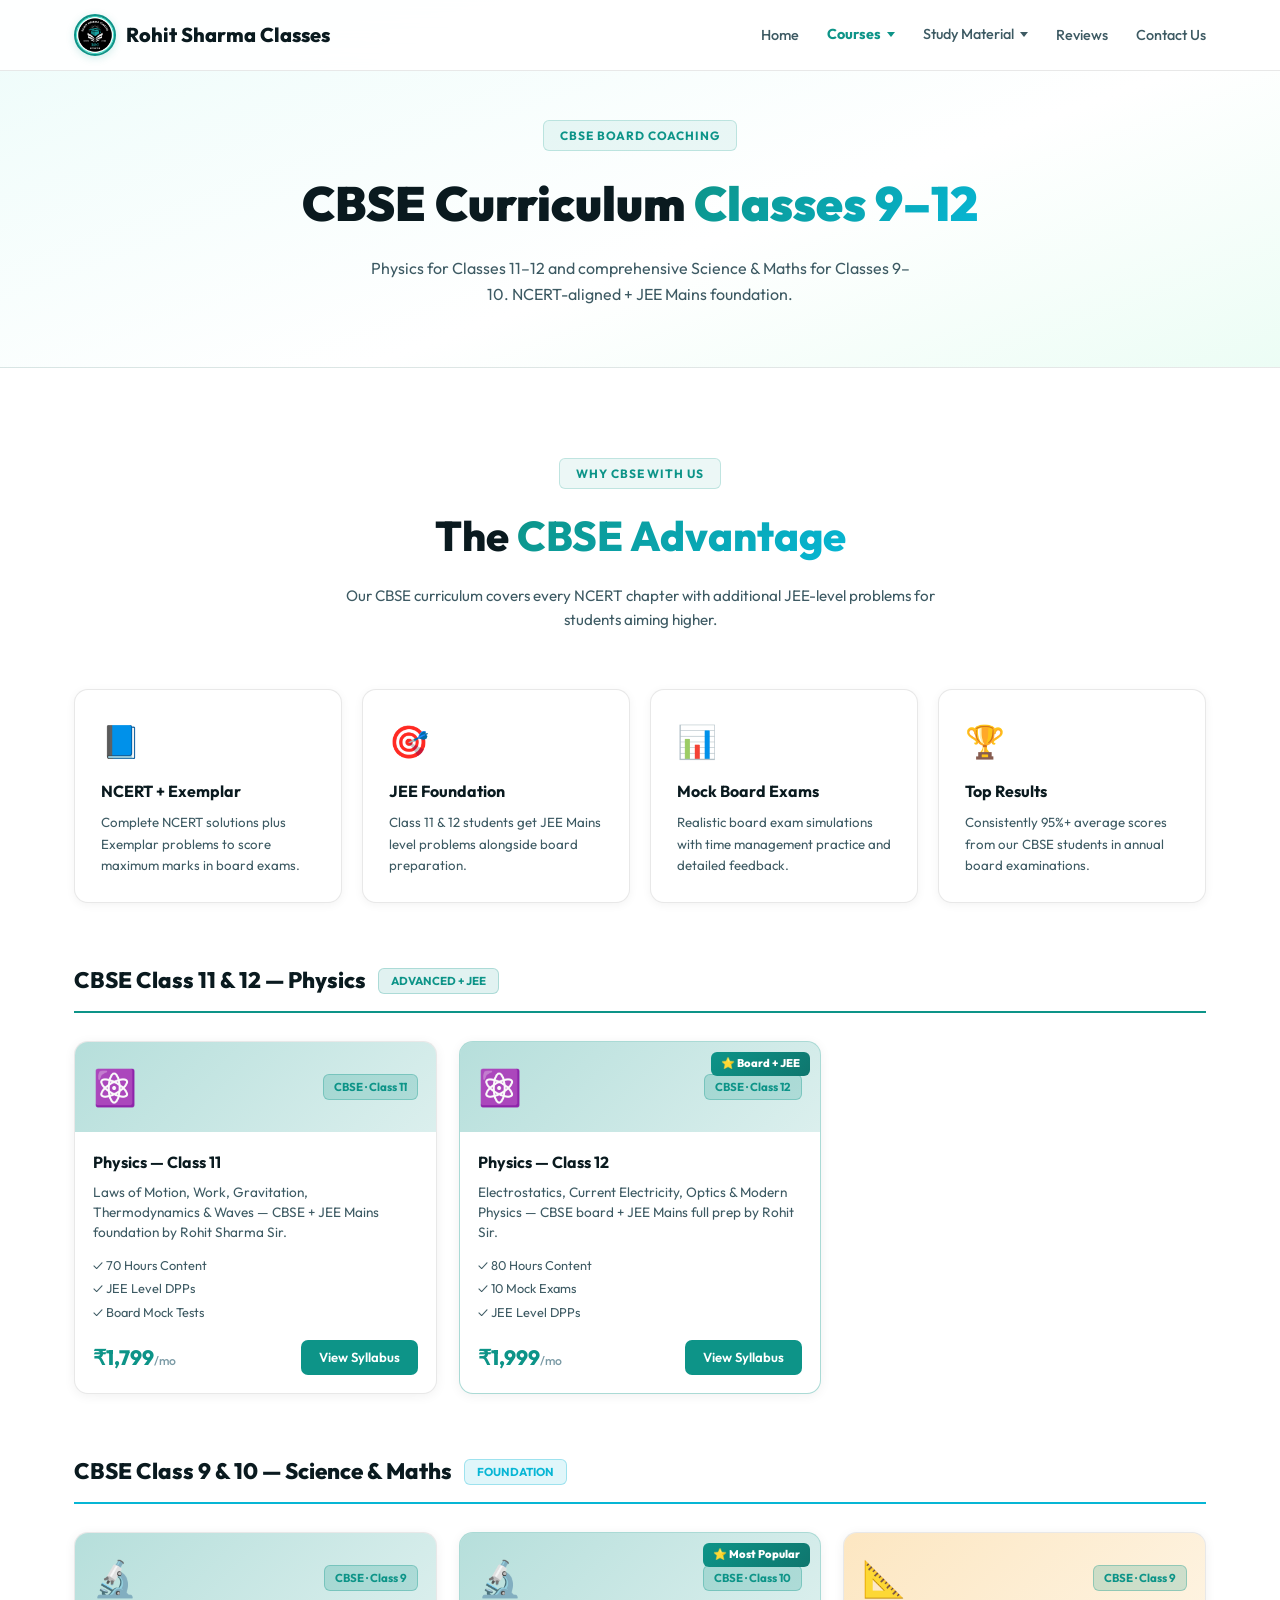
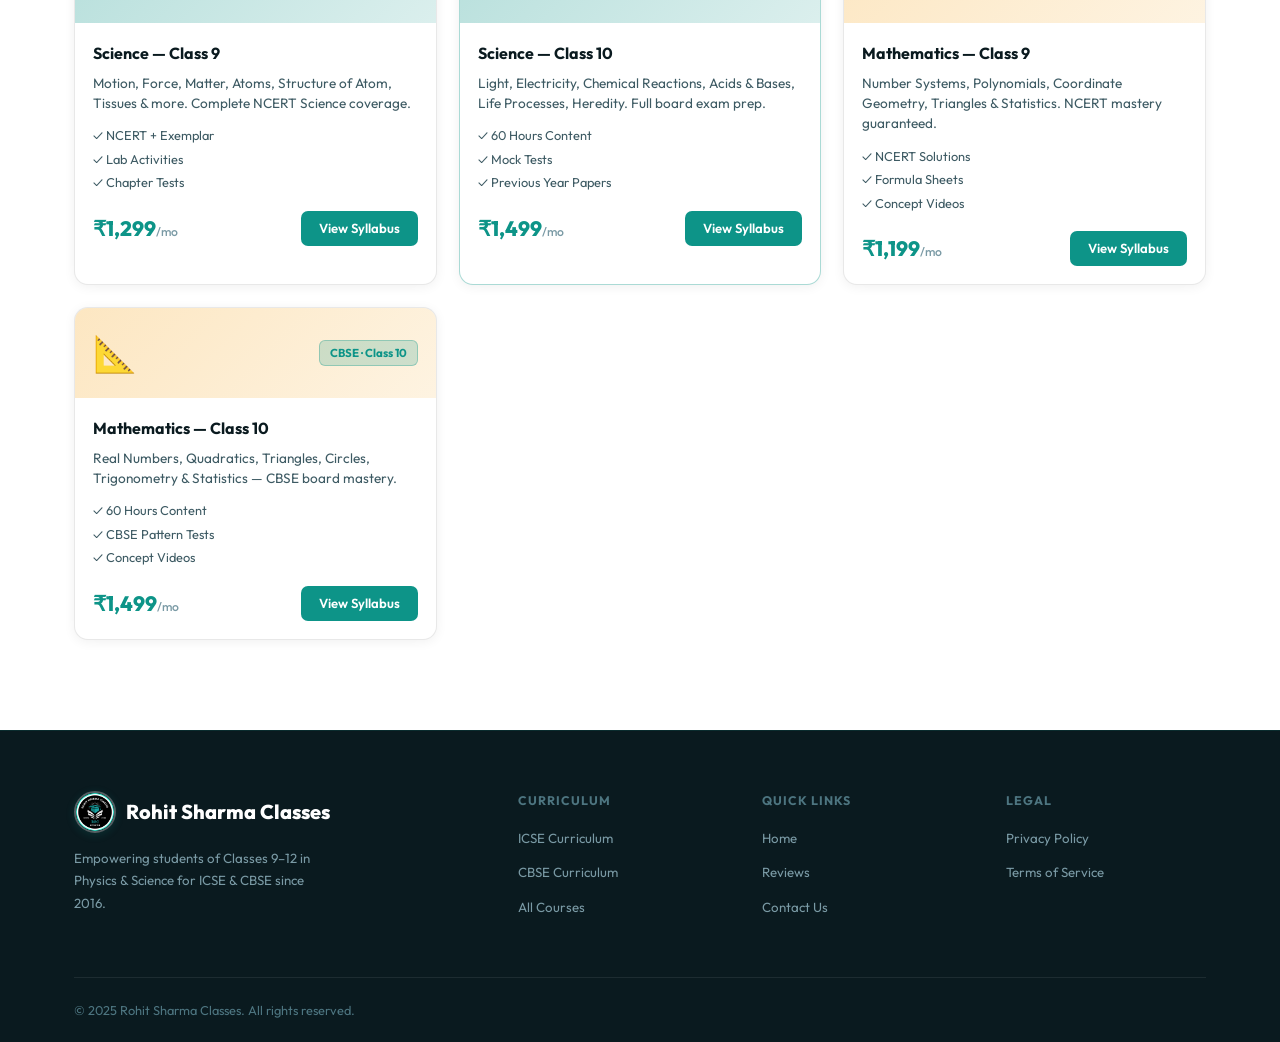
==== commit 44f64f68: "feat: add study material page, admin panel, user reviews, center We Teach strip, update teacher to o" ====
--- a/cbse.html
+++ b/cbse.html
@@ -4,7 +4,7 @@
   <meta charset="UTF-8"/><meta name="viewport" content="width=device-width,initial-scale=1.0"/>
   <title>CBSE Curriculum | Rohit Sharma Classes</title>
   <meta name="description" content="CBSE Physics & Science tuition for Classes 9–12 by Rohit Sharma Classes."/>
-  <link rel="icon" type="image/png" href="logo.png"/>
+  <link rel="icon" type="image/png" href="favicon.png"/>
   <link rel="preconnect" href="https://fonts.googleapis.com"/>
   <link href="https://fonts.googleapis.com/css2?family=Outfit:wght@300;400;500;600;700;800;900&display=swap" rel="stylesheet"/>
   <link rel="stylesheet" href="style.css"/>
@@ -21,6 +21,13 @@
           <li><a href="icse.html">📘 ICSE Curriculum</a></li>
           <li><a href="cbse.html">📗 CBSE Curriculum</a></li>
           <li><a href="courses.html">📚 All Courses</a></li>
+        </ul>
+      </li>
+      <li class="nav-dropdown">
+        <a href="study-material.html">Study Material</a>
+        <ul class="dropdown-menu">
+          <li><a href="study-material.html#notes">📄 Notes & Resources</a></li>
+          <li><a href="study-material.html#question-bank">📝 Question Bank / DPPs</a></li>
         </ul>
       </li>
       <li><a href="wall-of-fame.html">Reviews</a></li>
--- a/style.css
+++ b/style.css
@@ -466,82 +466,132 @@
   position: relative;
   min-height: 400px;
   display: flex;
-  align-items: center;
-  justify-content: center
-}
-
-.hero-circle {
+  flex-direction: column;
+  align-items: center;
+  justify-content: center;
+  gap: 28px;
+  overflow: visible;
+}
+
+.hero-logo-showcase {
+  position: relative;
   width: 280px;
   height: 280px;
+  display: flex;
+  align-items: center;
+  justify-content: center;
+  animation: fadeUp .8s .2s ease both;
+}
+
+.logo-glow-ring {
+  position: absolute;
+  inset: -12px;
   border-radius: 50%;
-  background: linear-gradient(135deg, rgba(13, 148, 136, .15), rgba(6, 182, 212, .1));
   border: 2px solid rgba(13, 148, 136, .2);
-  display: flex;
-  align-items: center;
-  justify-content: center;
-  animation: pulse 4s ease-in-out infinite
-}
-
-.hero-circle-inner {
-  text-align: center
-}
-
-.circle-emoji {
-  font-size: 3rem;
-  display: block;
-  margin-bottom: 8px
-}
-
-.hero-circle-inner p {
-  font-size: .95rem;
-  font-weight: 700;
-  line-height: 1.4
-}
-
-.floating-card {
+  animation: spinRing 12s linear infinite;
+}
+
+.logo-glow-ring::before {
+  content: '';
   position: absolute;
-  background: #fff;
+  top: -4px;
+  left: 50%;
+  width: 8px;
+  height: 8px;
+  background: var(--teal-light);
+  border-radius: 50%;
+  box-shadow: 0 0 16px var(--teal-light), 0 0 40px rgba(13, 148, 136, .3);
+  transform: translateX(-50%);
+}
+
+.logo-glow-ring.ring-2 {
+  inset: -28px;
+  border-color: rgba(6, 182, 212, .12);
+  animation: spinRing 18s linear infinite reverse;
+}
+
+.logo-glow-ring.ring-2::before {
+  background: var(--cyan2);
+  box-shadow: 0 0 16px var(--cyan2), 0 0 40px rgba(6, 182, 212, .3);
+}
+
+.hero-logo-img {
+  width: 220px;
+  height: 220px;
+  border-radius: 50%;
+  object-fit: cover;
+  border: 3px solid rgba(13, 148, 136, .25);
+  box-shadow: 0 0 40px rgba(13, 148, 136, .18), 0 0 80px rgba(13, 148, 136, .08);
+  position: relative;
+  z-index: 2;
+  animation: logoPulse 4s ease-in-out infinite;
+}
+
+.hero-trust-badges {
+  position: absolute;
+  inset: 0;
+  pointer-events: none;
+}
+
+.trust-badge {
+  display: flex;
+  align-items: center;
+  gap: 6px;
+  background: rgba(255,255,255,0.95);
+  backdrop-filter: blur(8px);
   border: 1px solid var(--border);
-  border-radius: 14px;
-  padding: 12px 18px;
-  display: flex;
-  flex-direction: column;
-  gap: 3px;
-  font-weight: 700;
-  font-size: .88rem;
-  box-shadow: 0 4px 20px rgba(13, 148, 136, 0.1);
-  animation: floatCard 3s ease-in-out infinite
-}
-
-.floating-card .card-icon {
-  font-size: 1.4rem
-}
-
-.floating-card .card-tag {
-  font-size: .7rem;
-  font-weight: 500;
-  color: var(--text3)
-}
-
-.card-physics {
-  top: 20px;
-  left: 0;
-  animation-delay: 0s;
-  border-left: 3px solid var(--teal)
-}
-
-.card-chemistry {
-  bottom: 60px;
-  left: 20px;
-  animation-delay: 1s;
-  border-left: 3px solid var(--cyan)
-}
-
-.card-maths {
-  top: 60px;
-  right: 0;
-  animation-delay: 2s;
-  border-left: 3px solid var(--maths)
+  border-radius: 10px;
+  padding: 8px 16px;
+  font-size: .82rem;
+  font-weight: 600;
+  color: var(--text2);
+  box-shadow: 0 4px 16px rgba(13, 148, 136, .1);
+  transition: .2s;
+  position: absolute;
+  pointer-events: auto;
+  white-space: nowrap;
+}
+
+.trust-badge:nth-child(1) {
+  top: 10px;
+  right: -20px;
+  animation: floatBadge1 4s ease-in-out infinite;
+}
+
+.trust-badge:nth-child(2) {
+  left: -30px;
+  top: 50%;
+  transform: translateY(-50%);
+  animation: floatBadge2 4s ease-in-out infinite;
+}
+
+.trust-badge:nth-child(3) {
+  bottom: 10px;
+  right: -10px;
+  animation: floatBadge3 4s ease-in-out infinite;
+}
+
+.trust-badge:hover {
+  transform: translateY(-2px) scale(1.05);
+  border-color: rgba(13, 148, 136, .25);
+  box-shadow: 0 8px 24px rgba(13, 148, 136, .15);
+}
+
+.trust-icon {
+  font-size: 1.1rem;
+}
+
+@keyframes floatBadge1 {
+  0%, 100% { transform: translateY(0); }
+  50% { transform: translateY(-8px); }
+}
+@keyframes floatBadge2 {
+  0%, 100% { transform: translateY(-50%) translateX(0); }
+  50% { transform: translateY(-50%) translateX(-6px); }
+}
+@keyframes floatBadge3 {
+  0%, 100% { transform: translateY(0); }
+  50% { transform: translateY(-8px); }
 }
 
 /* BOARDS STRIP */
@@ -549,7 +599,9 @@
   background: linear-gradient(135deg, var(--dark), var(--dark2));
   border-top: 1px solid rgba(13, 148, 136, 0.2);
   border-bottom: 1px solid rgba(13, 148, 136, 0.2);
-  padding: 18px 24px
+  padding: 18px 24px;
+  position: relative;
+  z-index: 10;
 }
 
 .boards-container {
@@ -557,6 +609,7 @@
   margin: 0 auto;
   display: flex;
   align-items: center;
+  justify-content: center;
   gap: 14px;
   flex-wrap: wrap
 }
@@ -1536,6 +1589,447 @@
   margin: 0 auto
 }
 
+/* STUDY MATERIAL PAGE */
+.material-filters {
+  display: flex;
+  gap: 8px;
+  justify-content: center;
+  margin-bottom: 32px;
+  flex-wrap: wrap
+}
+
+.mat-filter-btn {
+  padding: 8px 22px;
+  border-radius: 8px;
+  border: 1.5px solid var(--border);
+  background: transparent;
+  color: var(--text2);
+  font-size: .85rem;
+  font-weight: 600;
+  cursor: pointer;
+  transition: .2s;
+  font-family: 'Outfit', sans-serif
+}
+
+.mat-filter-btn.active {
+  background: var(--teal);
+  color: #fff;
+  border-color: transparent;
+  box-shadow: 0 4px 12px rgba(13, 148, 136, 0.25)
+}
+
+.mat-filter-btn:hover:not(.active) {
+  border-color: var(--teal);
+  color: var(--teal)
+}
+
+.materials-grid {
+  display: grid;
+  grid-template-columns: repeat(auto-fill, minmax(280px, 1fr));
+  gap: 20px
+}
+
+.material-card {
+  background: #fff;
+  border: 1px solid var(--border);
+  border-radius: var(--radius);
+  overflow: hidden;
+  transition: .25s;
+  box-shadow: 0 2px 12px rgba(0, 0, 0, .06)
+}
+
+.material-card:hover {
+  transform: translateY(-4px);
+  box-shadow: 0 10px 28px rgba(13, 148, 136, .12)
+}
+
+.material-card-header {
+  height: 60px;
+  display: flex;
+  align-items: center;
+  justify-content: space-between;
+  padding: 14px 18px
+}
+
+.material-icon {
+  font-size: 1.8rem
+}
+
+.material-subject-tag {
+  padding: 3px 12px;
+  border-radius: 6px;
+  font-size: .72rem;
+  font-weight: 700
+}
+
+.material-card-body {
+  padding: 18px
+}
+
+.material-card-body h3 {
+  font-size: .95rem;
+  font-weight: 700;
+  margin-bottom: 10px;
+  line-height: 1.4
+}
+
+.material-meta {
+  display: flex;
+  gap: 14px;
+  font-size: .78rem;
+  color: var(--text3);
+  margin-bottom: 14px
+}
+
+.material-card-footer {
+  display: flex;
+  align-items: center;
+  justify-content: space-between
+}
+
+.material-type-badge {
+  padding: 3px 10px;
+  border-radius: 6px;
+  font-size: .72rem;
+  font-weight: 700;
+  background: rgba(13, 148, 136, .1);
+  color: var(--teal)
+}
+
+.material-empty {
+  grid-column: 1 / -1;
+  display: flex;
+  flex-direction: column;
+  align-items: center;
+  justify-content: center;
+  padding: 60px 20px;
+  text-align: center;
+  background: var(--bg3);
+  border: 2px dashed var(--border);
+  border-radius: var(--radius)
+}
+
+.empty-icon {
+  font-size: 3rem;
+  margin-bottom: 14px
+}
+
+.material-empty h3 {
+  font-size: 1.1rem;
+  margin-bottom: 6px
+}
+
+.material-empty p {
+  font-size: .85rem;
+  color: var(--text3)
+}
+
+/* ADMIN PAGE */
+.admin-login-screen {
+  min-height: 100vh;
+  display: flex;
+  align-items: center;
+  justify-content: center;
+  padding: 24px;
+  background: linear-gradient(160deg, #edfcfa 0%, #fff 60%, #ecfdf5 100%)
+}
+
+.admin-login-card {
+  background: #fff;
+  border: 1px solid var(--border);
+  border-radius: 20px;
+  padding: 48px 40px;
+  max-width: 420px;
+  width: 100%;
+  text-align: center;
+  box-shadow: 0 8px 40px rgba(13, 148, 136, .1)
+}
+
+.admin-login-icon {
+  font-size: 3rem;
+  margin-bottom: 16px
+}
+
+.admin-login-card h2 {
+  font-size: 1.6rem;
+  font-weight: 800;
+  margin-bottom: 8px
+}
+
+.admin-login-card > p {
+  color: var(--text3);
+  font-size: .88rem;
+  margin-bottom: 28px
+}
+
+.admin-badge {
+  background: rgba(13, 148, 136, .12);
+  color: var(--teal);
+  padding: 5px 14px;
+  border-radius: 6px;
+  font-size: .78rem;
+  font-weight: 700
+}
+
+.admin-grid {
+  display: grid;
+  grid-template-columns: 1fr 1fr;
+  gap: 32px;
+  align-items: start
+}
+
+.admin-upload-card {
+  background: #fff;
+  border: 1px solid var(--border);
+  border-radius: 16px;
+  padding: 32px;
+  box-shadow: 0 4px 20px rgba(13, 148, 136, .08)
+}
+
+.admin-upload-card h3,
+.admin-materials-list h3 {
+  font-size: 1.1rem;
+  font-weight: 700;
+  margin-bottom: 22px
+}
+
+.file-upload-area {
+  border: 2px dashed var(--border);
+  border-radius: 12px;
+  padding: 28px;
+  text-align: center;
+  cursor: pointer;
+  transition: .2s;
+  background: var(--bg3)
+}
+
+.file-upload-area:hover,
+.file-upload-area.drag-over {
+  border-color: var(--teal);
+  background: rgba(13, 148, 136, .04)
+}
+
+.file-upload-content {
+  display: flex;
+  flex-direction: column;
+  align-items: center;
+  gap: 6px
+}
+
+.file-upload-icon {
+  font-size: 2rem
+}
+
+.file-upload-content p {
+  font-size: .88rem;
+  color: var(--text2);
+  font-weight: 600
+}
+
+.file-upload-content small {
+  font-size: .75rem;
+  color: var(--text3)
+}
+
+.file-selected {
+  display: flex;
+  align-items: center;
+  gap: 10px;
+  justify-content: center;
+  font-size: .88rem;
+  font-weight: 600;
+  color: var(--teal)
+}
+
+.file-remove {
+  background: rgba(239, 68, 68, .1);
+  color: #ef4444;
+  border: none;
+  border-radius: 50%;
+  width: 24px;
+  height: 24px;
+  font-size: .75rem;
+  cursor: pointer;
+  transition: .2s
+}
+
+.file-remove:hover {
+  background: #ef4444;
+  color: #fff
+}
+
+.upload-progress {
+  display: flex;
+  align-items: center;
+  gap: 12px;
+  margin-top: 14px
+}
+
+.progress-bar {
+  flex: 1;
+  height: 8px;
+  background: var(--bg3);
+  border-radius: 8px;
+  overflow: hidden
+}
+
+.progress-fill {
+  height: 100%;
+  background: linear-gradient(90deg, var(--teal), var(--teal-light));
+  border-radius: 8px;
+  transition: width .3s ease;
+  width: 0%
+}
+
+.progress-text {
+  font-size: .78rem;
+  color: var(--teal);
+  font-weight: 600;
+  white-space: nowrap
+}
+
+.admin-materials-list {
+  background: #fff;
+  border: 1px solid var(--border);
+  border-radius: 16px;
+  padding: 32px;
+  box-shadow: 0 4px 20px rgba(13, 148, 136, .08)
+}
+
+.admin-materials-count {
+  font-size: .82rem;
+  color: var(--text3);
+  margin-bottom: 18px;
+  font-weight: 600
+}
+
+.admin-items-list {
+  display: flex;
+  flex-direction: column;
+  gap: 10px;
+  max-height: 500px;
+  overflow-y: auto
+}
+
+.admin-material-item {
+  display: flex;
+  align-items: center;
+  justify-content: space-between;
+  padding: 14px 16px;
+  background: var(--bg3);
+  border: 1px solid var(--border);
+  border-radius: 10px;
+  transition: .2s;
+  gap: 12px
+}
+
+.admin-material-item:hover {
+  border-color: rgba(13, 148, 136, .25)
+}
+
+.admin-item-info strong {
+  font-size: .88rem;
+  display: block;
+  margin-bottom: 4px
+}
+
+.admin-item-meta {
+  font-size: .75rem;
+  color: var(--text3)
+}
+
+.admin-item-actions {
+  display: flex;
+  gap: 6px;
+  flex-shrink: 0
+}
+
+.admin-action-btn {
+  width: 36px;
+  height: 36px;
+  border-radius: 8px;
+  border: 1px solid var(--border);
+  background: #fff;
+  cursor: pointer;
+  font-size: .9rem;
+  display: flex;
+  align-items: center;
+  justify-content: center;
+  transition: .2s;
+  text-decoration: none
+}
+
+.admin-action-btn.view:hover {
+  border-color: var(--teal);
+  background: rgba(13, 148, 136, .08)
+}
+
+.admin-action-btn.delete:hover {
+  border-color: #ef4444;
+  background: rgba(239, 68, 68, .08)
+}
+
+.admin-empty {
+  text-align: center;
+  padding: 40px 20px;
+  color: var(--text3);
+  font-size: .88rem
+}
+
+/* REVIEW FORM */
+.review-form-section {
+  background: linear-gradient(135deg, #edfcfa 0%, #f0fdf9 50%, #ecfdf5 100%);
+  border-top: 1px solid var(--border);
+  border-bottom: 1px solid var(--border)
+}
+
+.review-form-card {
+  background: #fff;
+  border: 1px solid var(--border);
+  border-radius: 16px;
+  padding: 36px;
+  max-width: 600px;
+  margin: 0 auto;
+  box-shadow: 0 4px 20px rgba(13, 148, 136, .08)
+}
+
+.review-form-card h3 {
+  font-size: 1.15rem;
+  font-weight: 700;
+  margin-bottom: 22px;
+  text-align: center
+}
+
+.star-rating {
+  display: flex;
+  gap: 6px;
+  justify-content: center;
+  margin-bottom: 18px
+}
+
+.star-rating-btn {
+  font-size: 1.8rem;
+  background: none;
+  border: none;
+  cursor: pointer;
+  color: #d1d5db;
+  transition: .15s;
+  padding: 0
+}
+
+.star-rating-btn.active,
+.star-rating-btn:hover {
+  color: #f59e0b;
+  transform: scale(1.15)
+}
+
+.user-reviews-grid {
+  display: grid;
+  grid-template-columns: repeat(auto-fill, minmax(300px, 1fr));
+  gap: 18px;
+  margin-top: 36px
+}
+
 /* ANIMATIONS */
 @keyframes fadeUp {
   from {
@@ -1766,9 +2260,34 @@
   .logo-glow-ring { inset: -8px; }
   .logo-glow-ring.ring-2 { inset: -18px; }
 
+  .hero-trust-badges {
+    position: static;
+    display: flex;
+    flex-wrap: wrap;
+    gap: 10px;
+    justify-content: center;
+    pointer-events: auto;
+  }
+
   .trust-badge {
+    position: static;
     padding: 6px 12px;
     font-size: .78rem;
+    animation: none !important;
+    transform: none !important;
+  }
+
+  /* Boards strip mobile centering */
+  .boards-strip {
+    text-align: center;
+  }
+
+  .boards-container {
+    justify-content: center;
+  }
+
+  .class-badges {
+    justify-content: center;
   }
 
   /* ── REVIEWS CAROUSEL ── */
@@ -1797,7 +2316,16 @@
   /* ── OTHER GRIDS ── */
   .courses-grid,
   .teachers-grid,
-  .contact-cards {
+  .contact-cards,
+  .user-reviews-grid {
+    grid-template-columns: 1fr
+  }
+
+  .admin-grid {
+    grid-template-columns: 1fr
+  }
+
+  .materials-grid {
     grid-template-columns: 1fr
   }
 
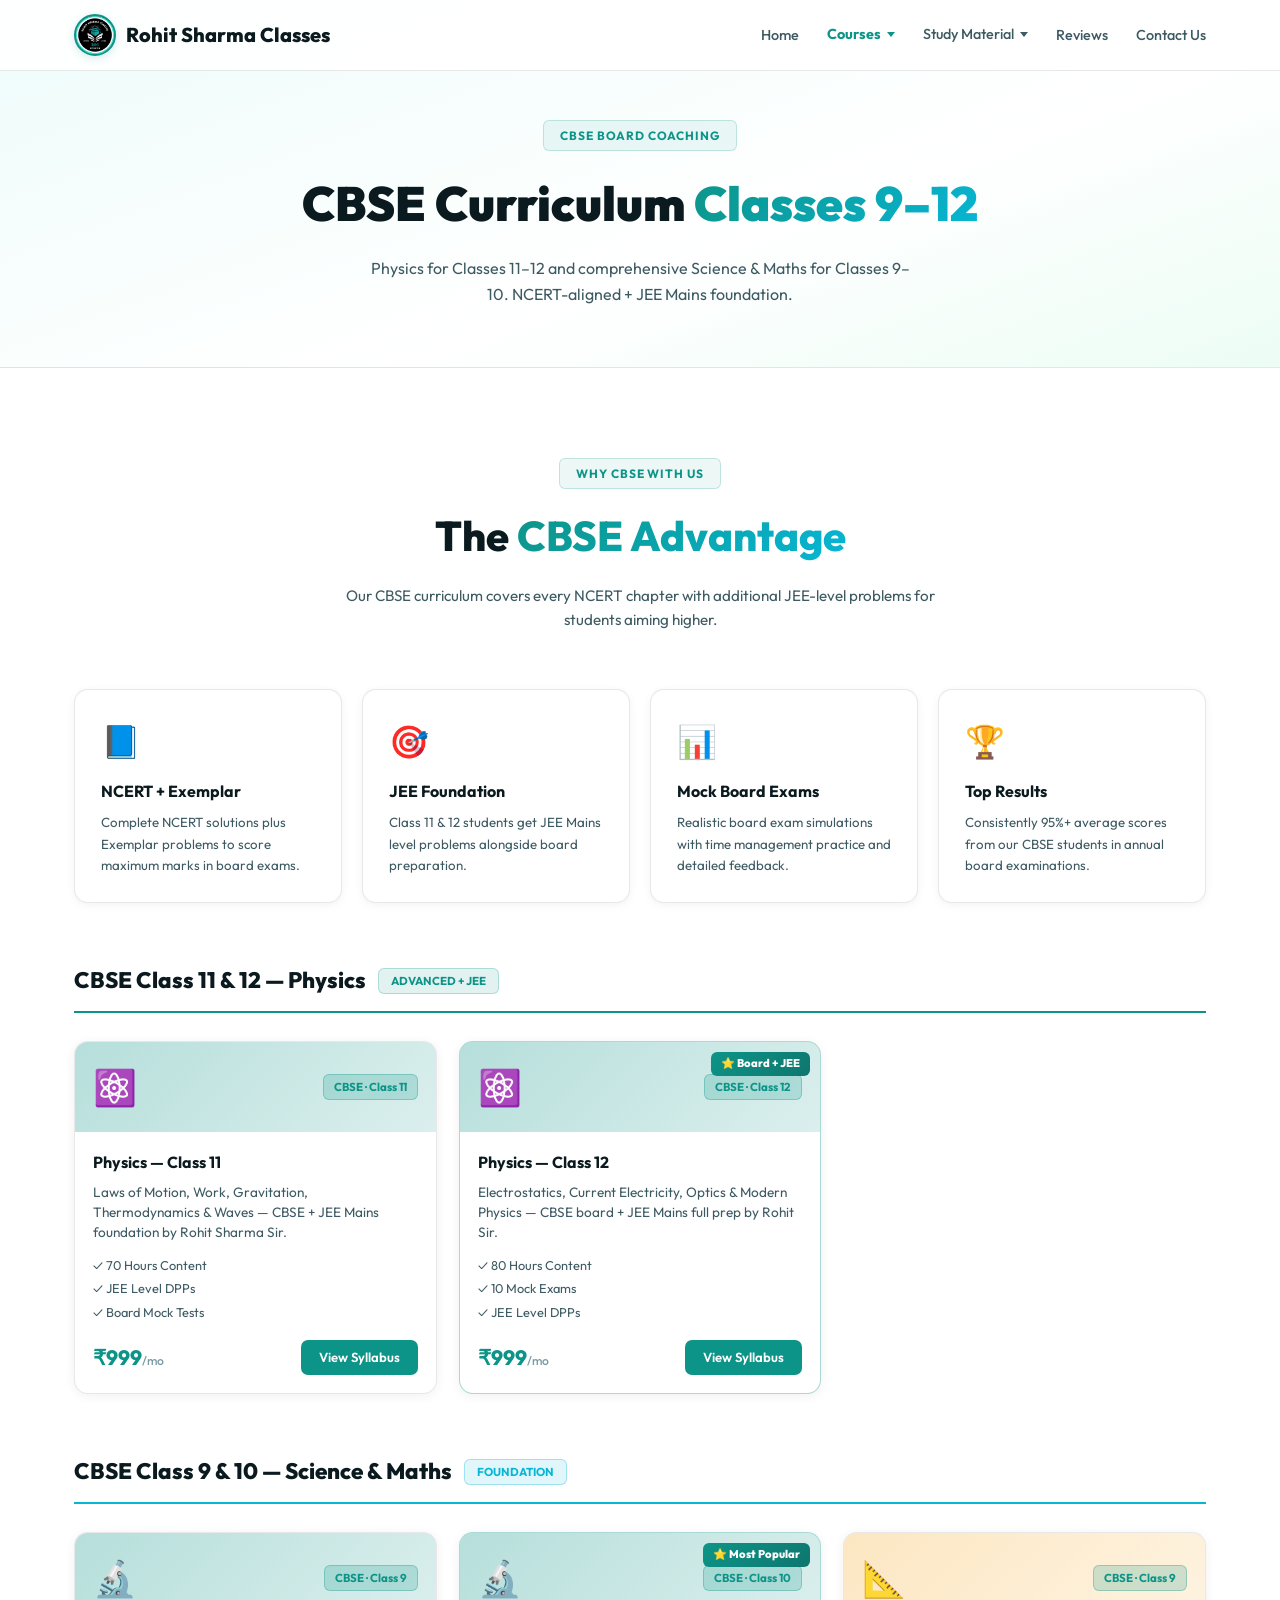
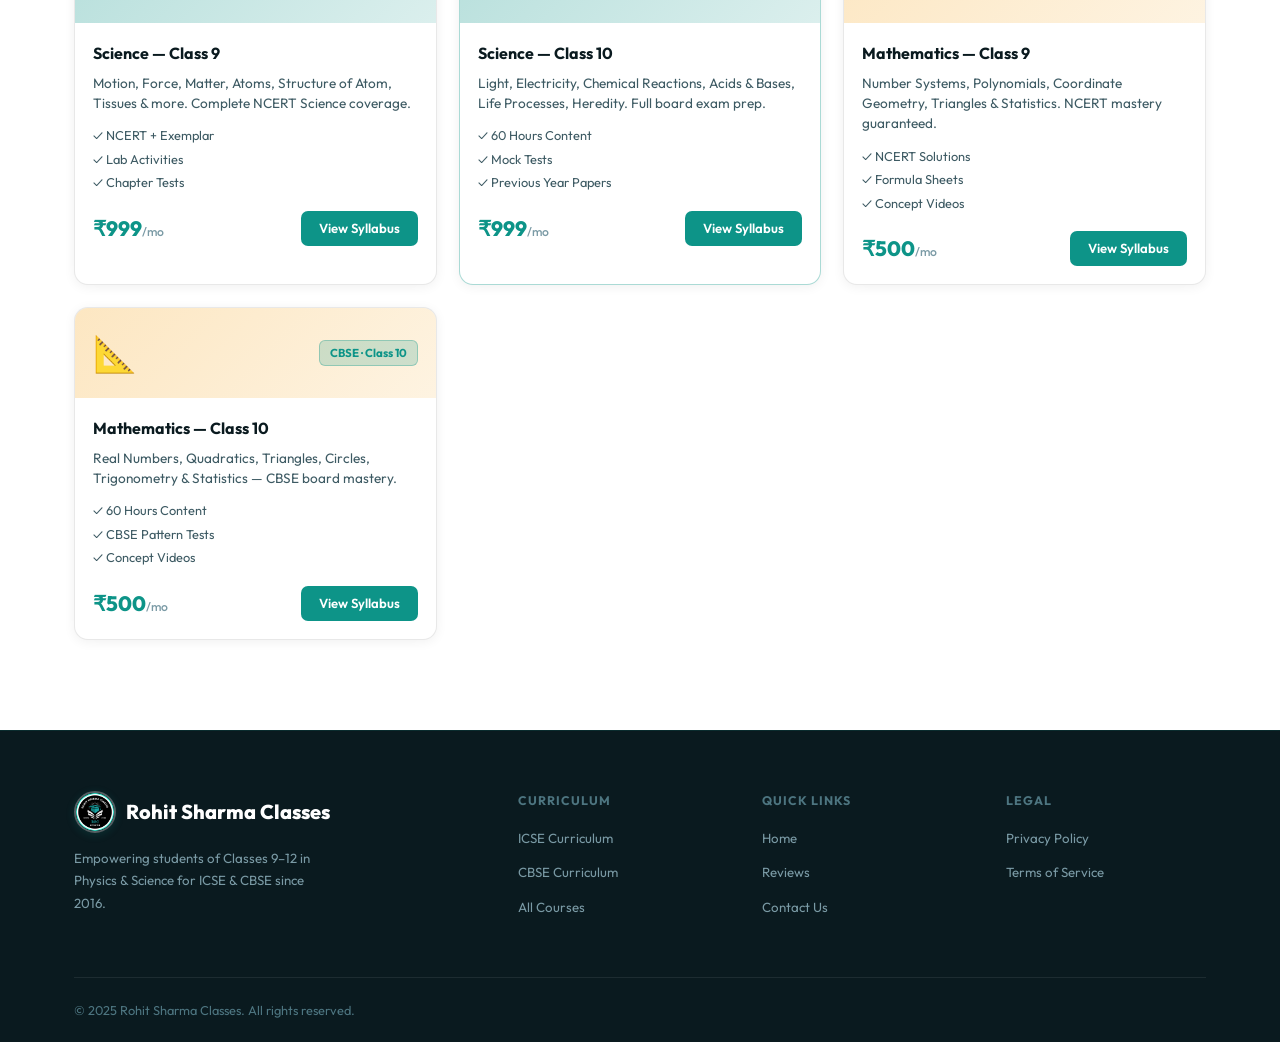
==== commit 858a8b50: "Update pricing, fix enquiry form, add ICSE science combo" ====
--- a/cbse.html
+++ b/cbse.html
@@ -66,8 +66,8 @@
         <span style="background:rgba(13,148,136,.12);color:var(--teal);border:1px solid rgba(13,148,136,.25);padding:3px 12px;border-radius:6px;font-size:.72rem;font-weight:700">ADVANCED + JEE</span>
       </div>
       <div class="courses-grid">
-        <div class="course-card reveal"><div class="course-card-header physics-bg"><span class="subject-icon">⚛️</span><div class="course-board-tag">CBSE · Class 11</div></div><div class="course-card-body"><h3>Physics — Class 11</h3><p>Laws of Motion, Work, Gravitation, Thermodynamics &amp; Waves — CBSE + JEE Mains foundation by Rohit Sharma Sir.</p><ul class="course-features"><li>✓ 70 Hours Content</li><li>✓ JEE Level DPPs</li><li>✓ Board Mock Tests</li></ul><div class="course-footer"><span class="price">₹1,799<span>/mo</span></span><a href="contact.html" class="btn-card">View Syllabus</a></div></div></div>
-        <div class="course-card reveal featured"><div class="featured-badge">⭐ Board + JEE</div><div class="course-card-header physics-bg"><span class="subject-icon">⚛️</span><div class="course-board-tag">CBSE · Class 12</div></div><div class="course-card-body"><h3>Physics — Class 12</h3><p>Electrostatics, Current Electricity, Optics &amp; Modern Physics — CBSE board + JEE Mains full prep by Rohit Sir.</p><ul class="course-features"><li>✓ 80 Hours Content</li><li>✓ 10 Mock Exams</li><li>✓ JEE Level DPPs</li></ul><div class="course-footer"><span class="price">₹1,999<span>/mo</span></span><a href="contact.html" class="btn-card">View Syllabus</a></div></div></div>
+        <div class="course-card reveal"><div class="course-card-header physics-bg"><span class="subject-icon">⚛️</span><div class="course-board-tag">CBSE · Class 11</div></div><div class="course-card-body"><h3>Physics — Class 11</h3><p>Laws of Motion, Work, Gravitation, Thermodynamics &amp; Waves — CBSE + JEE Mains foundation by Rohit Sharma Sir.</p><ul class="course-features"><li>✓ 70 Hours Content</li><li>✓ JEE Level DPPs</li><li>✓ Board Mock Tests</li></ul><div class="course-footer"><span class="price">₹999<span>/mo</span></span><a href="contact.html" class="btn-card">View Syllabus</a></div></div></div>
+        <div class="course-card reveal featured"><div class="featured-badge">⭐ Board + JEE</div><div class="course-card-header physics-bg"><span class="subject-icon">⚛️</span><div class="course-board-tag">CBSE · Class 12</div></div><div class="course-card-body"><h3>Physics — Class 12</h3><p>Electrostatics, Current Electricity, Optics &amp; Modern Physics — CBSE board + JEE Mains full prep by Rohit Sir.</p><ul class="course-features"><li>✓ 80 Hours Content</li><li>✓ 10 Mock Exams</li><li>✓ JEE Level DPPs</li></ul><div class="course-footer"><span class="price">₹999<span>/mo</span></span><a href="contact.html" class="btn-card">View Syllabus</a></div></div></div>
       </div>
     </div>
 
@@ -78,10 +78,10 @@
         <span style="background:rgba(6,182,212,.12);color:var(--cyan);border:1px solid rgba(6,182,212,.3);padding:3px 12px;border-radius:6px;font-size:.72rem;font-weight:700">FOUNDATION</span>
       </div>
       <div class="courses-grid">
-        <div class="course-card reveal"><div class="course-card-header physics-bg"><span class="subject-icon">🔬</span><div class="course-board-tag">CBSE · Class 9</div></div><div class="course-card-body"><h3>Science — Class 9</h3><p>Motion, Force, Matter, Atoms, Structure of Atom, Tissues &amp; more. Complete NCERT Science coverage.</p><ul class="course-features"><li>✓ NCERT + Exemplar</li><li>✓ Lab Activities</li><li>✓ Chapter Tests</li></ul><div class="course-footer"><span class="price">₹1,299<span>/mo</span></span><a href="contact.html" class="btn-card">View Syllabus</a></div></div></div>
-        <div class="course-card reveal featured"><div class="featured-badge">⭐ Most Popular</div><div class="course-card-header physics-bg"><span class="subject-icon">🔬</span><div class="course-board-tag">CBSE · Class 10</div></div><div class="course-card-body"><h3>Science — Class 10</h3><p>Light, Electricity, Chemical Reactions, Acids &amp; Bases, Life Processes, Heredity. Full board exam prep.</p><ul class="course-features"><li>✓ 60 Hours Content</li><li>✓ Mock Tests</li><li>✓ Previous Year Papers</li></ul><div class="course-footer"><span class="price">₹1,499<span>/mo</span></span><a href="contact.html" class="btn-card">View Syllabus</a></div></div></div>
-        <div class="course-card reveal"><div class="course-card-header maths-bg"><span class="subject-icon">📐</span><div class="course-board-tag">CBSE · Class 9</div></div><div class="course-card-body"><h3>Mathematics — Class 9</h3><p>Number Systems, Polynomials, Coordinate Geometry, Triangles &amp; Statistics. NCERT mastery guaranteed.</p><ul class="course-features"><li>✓ NCERT Solutions</li><li>✓ Formula Sheets</li><li>✓ Concept Videos</li></ul><div class="course-footer"><span class="price">₹1,199<span>/mo</span></span><a href="contact.html" class="btn-card">View Syllabus</a></div></div></div>
-        <div class="course-card reveal"><div class="course-card-header maths-bg"><span class="subject-icon">📐</span><div class="course-board-tag">CBSE · Class 10</div></div><div class="course-card-body"><h3>Mathematics — Class 10</h3><p>Real Numbers, Quadratics, Triangles, Circles, Trigonometry &amp; Statistics — CBSE board mastery.</p><ul class="course-features"><li>✓ 60 Hours Content</li><li>✓ CBSE Pattern Tests</li><li>✓ Concept Videos</li></ul><div class="course-footer"><span class="price">₹1,499<span>/mo</span></span><a href="contact.html" class="btn-card">View Syllabus</a></div></div></div>
+        <div class="course-card reveal"><div class="course-card-header physics-bg"><span class="subject-icon">🔬</span><div class="course-board-tag">CBSE · Class 9</div></div><div class="course-card-body"><h3>Science — Class 9</h3><p>Motion, Force, Matter, Atoms, Structure of Atom, Tissues &amp; more. Complete NCERT Science coverage.</p><ul class="course-features"><li>✓ NCERT + Exemplar</li><li>✓ Lab Activities</li><li>✓ Chapter Tests</li></ul><div class="course-footer"><span class="price">₹999<span>/mo</span></span><a href="contact.html" class="btn-card">View Syllabus</a></div></div></div>
+        <div class="course-card reveal featured"><div class="featured-badge">⭐ Most Popular</div><div class="course-card-header physics-bg"><span class="subject-icon">🔬</span><div class="course-board-tag">CBSE · Class 10</div></div><div class="course-card-body"><h3>Science — Class 10</h3><p>Light, Electricity, Chemical Reactions, Acids &amp; Bases, Life Processes, Heredity. Full board exam prep.</p><ul class="course-features"><li>✓ 60 Hours Content</li><li>✓ Mock Tests</li><li>✓ Previous Year Papers</li></ul><div class="course-footer"><span class="price">₹999<span>/mo</span></span><a href="contact.html" class="btn-card">View Syllabus</a></div></div></div>
+        <div class="course-card reveal"><div class="course-card-header maths-bg"><span class="subject-icon">📐</span><div class="course-board-tag">CBSE · Class 9</div></div><div class="course-card-body"><h3>Mathematics — Class 9</h3><p>Number Systems, Polynomials, Coordinate Geometry, Triangles &amp; Statistics. NCERT mastery guaranteed.</p><ul class="course-features"><li>✓ NCERT Solutions</li><li>✓ Formula Sheets</li><li>✓ Concept Videos</li></ul><div class="course-footer"><span class="price">₹500<span>/mo</span></span><a href="contact.html" class="btn-card">View Syllabus</a></div></div></div>
+        <div class="course-card reveal"><div class="course-card-header maths-bg"><span class="subject-icon">📐</span><div class="course-board-tag">CBSE · Class 10</div></div><div class="course-card-body"><h3>Mathematics — Class 10</h3><p>Real Numbers, Quadratics, Triangles, Circles, Trigonometry &amp; Statistics — CBSE board mastery.</p><ul class="course-features"><li>✓ 60 Hours Content</li><li>✓ CBSE Pattern Tests</li><li>✓ Concept Videos</li></ul><div class="course-footer"><span class="price">₹500<span>/mo</span></span><a href="contact.html" class="btn-card">View Syllabus</a></div></div></div>
       </div>
     </div>
   </div>
--- a/style.css
+++ b/style.css
@@ -1027,25 +1027,30 @@
 /* REVIEWS */
 .reviews-carousel {
   overflow: hidden;
-  margin: 0 -24px;
-  padding: 0 24px
+  position: relative;
+  border-radius: var(--radius)
 }
 
 .reviews-track {
   display: flex;
-  gap: 22px;
+  gap: 0;
   transition: transform .5s cubic-bezier(.4, 0, .2, 1);
   padding-bottom: 8px
 }
 
 .review-card {
-  min-width: 330px;
+  width: 100%;
+  box-sizing: border-box;
   background: #fff;
   border: 1px solid var(--border);
   border-radius: var(--radius);
   padding: 24px;
-  flex-shrink: 0;
   box-shadow: 0 2px 12px rgba(0, 0, 0, .06)
+}
+
+.reviews-track .review-card {
+  max-width: 850px;
+  margin: 0 auto;
 }
 
 .review-stars {
@@ -2148,7 +2153,8 @@
   }
 
   .nav-links.open {
-    max-height: 500px;
+    max-height: 85vh;
+    overflow-y: auto;
   }
 
   .nav-links li {
@@ -2196,14 +2202,23 @@
     display: none
   }
 
-  .nav-dropdown:hover .dropdown-menu,
+  .nav-dropdown:hover .dropdown-menu {
+    display: none;
+    transform: none;
+  }
+
   .nav-dropdown.open .dropdown-menu {
     display: block;
     transform: none;
   }
 
   .nav-dropdown>a::after {
-    display: none
+    display: inline-block;
+    transition: transform .3s
+  }
+
+  .nav-dropdown.open>a::after {
+    transform: rotate(180deg)
   }
 
   .dropdown-menu a {
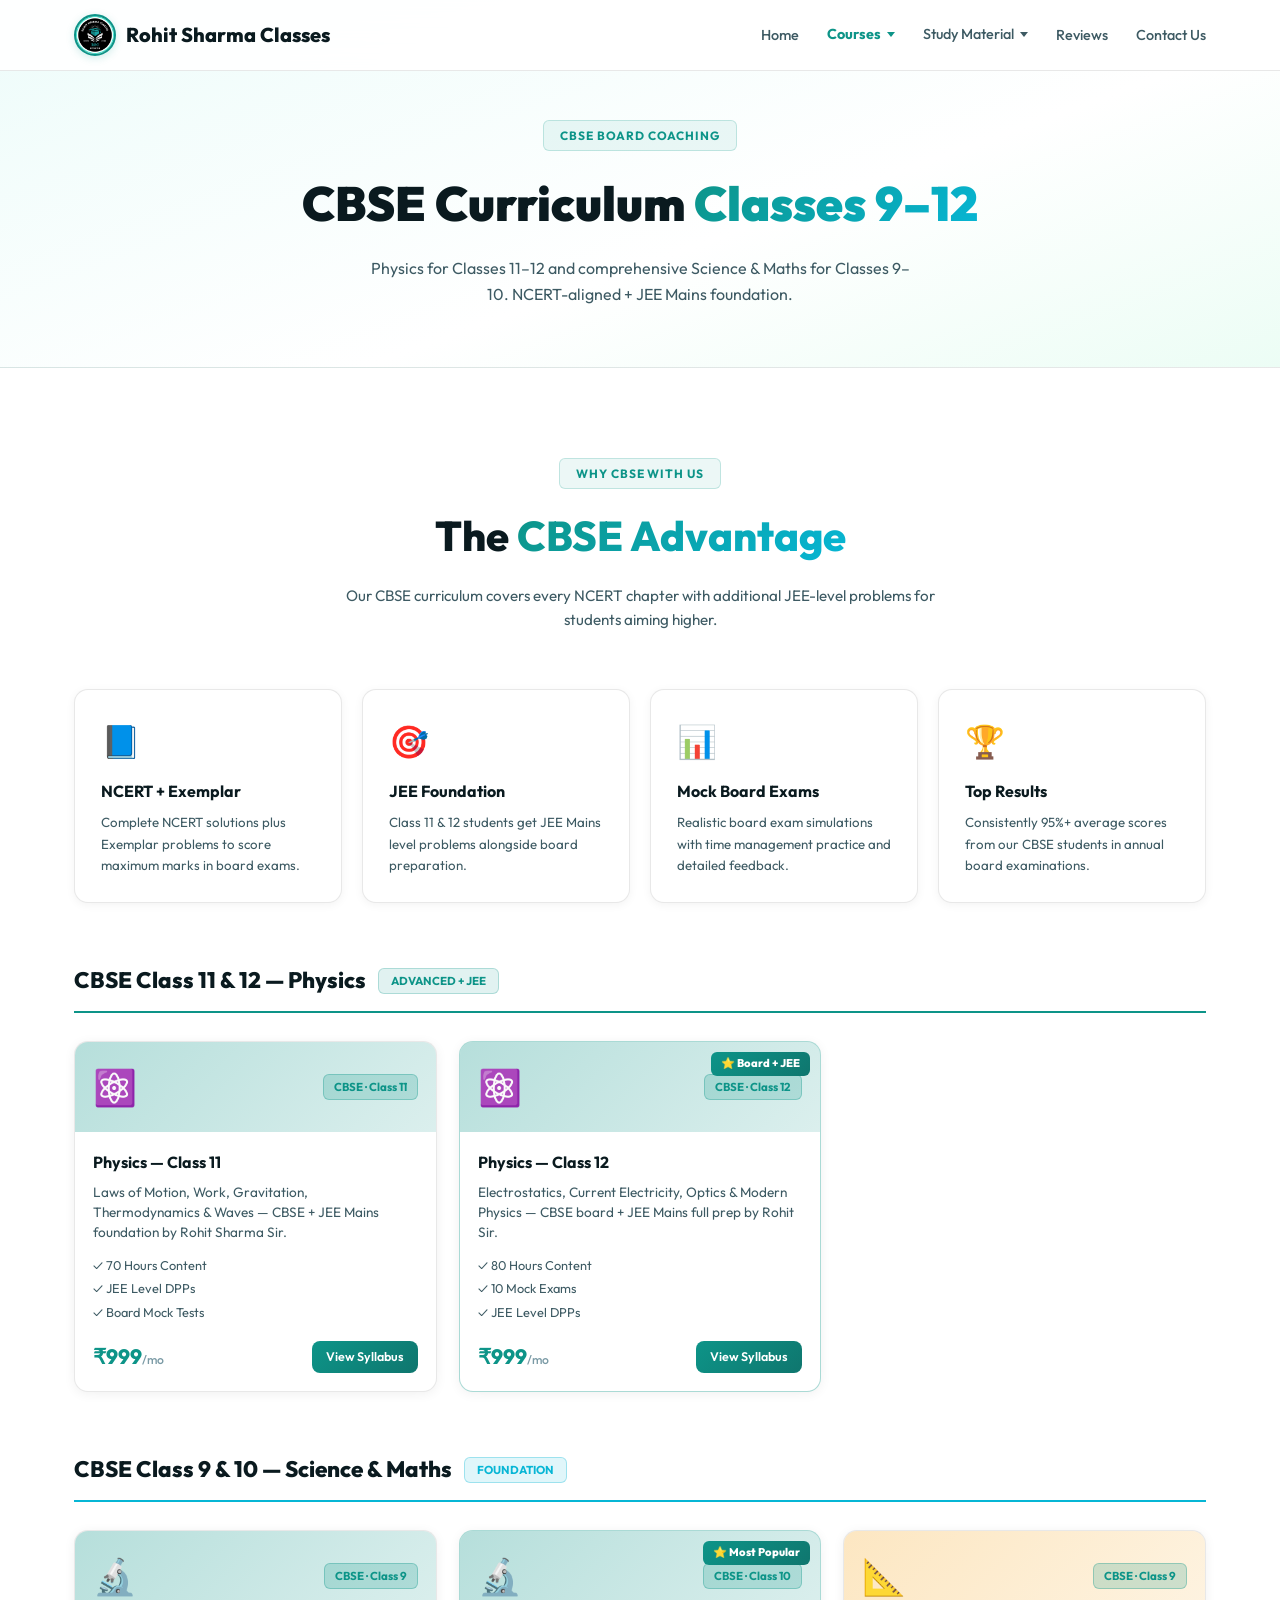
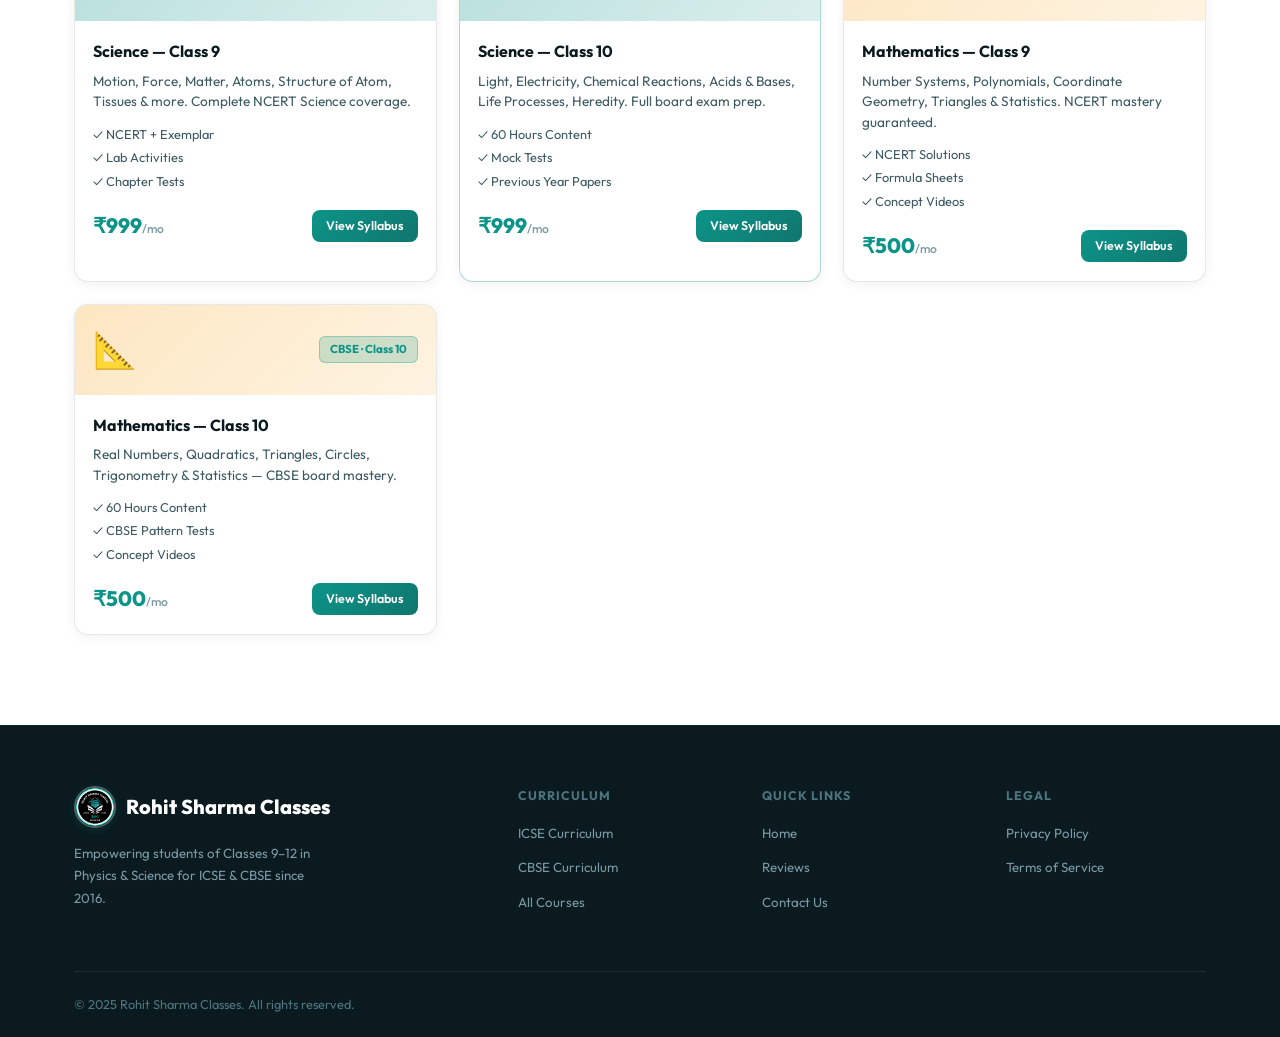
==== commit eee995fb: "Rename wall-of-fame.html to reviews.html and contact.html to contact-us.html" ====
--- a/cbse.html
+++ b/cbse.html
@@ -30,8 +30,8 @@
           <li><a href="study-material.html#question-bank">📝 Question Bank / DPPs</a></li>
         </ul>
       </li>
-      <li><a href="wall-of-fame.html">Reviews</a></li>
-      <li><a href="contact.html">Contact Us</a></li>
+      <li><a href="reviews.html">Reviews</a></li>
+      <li><a href="contact-us.html">Contact Us</a></li>
     </ul>
     <button class="hamburger" id="hamburger"><span></span><span></span><span></span></button>
   </div>
@@ -66,8 +66,8 @@
         <span style="background:rgba(13,148,136,.12);color:var(--teal);border:1px solid rgba(13,148,136,.25);padding:3px 12px;border-radius:6px;font-size:.72rem;font-weight:700">ADVANCED + JEE</span>
       </div>
       <div class="courses-grid">
-        <div class="course-card reveal"><div class="course-card-header physics-bg"><span class="subject-icon">⚛️</span><div class="course-board-tag">CBSE · Class 11</div></div><div class="course-card-body"><h3>Physics — Class 11</h3><p>Laws of Motion, Work, Gravitation, Thermodynamics &amp; Waves — CBSE + JEE Mains foundation by Rohit Sharma Sir.</p><ul class="course-features"><li>✓ 70 Hours Content</li><li>✓ JEE Level DPPs</li><li>✓ Board Mock Tests</li></ul><div class="course-footer"><span class="price">₹999<span>/mo</span></span><a href="contact.html" class="btn-card">View Syllabus</a></div></div></div>
-        <div class="course-card reveal featured"><div class="featured-badge">⭐ Board + JEE</div><div class="course-card-header physics-bg"><span class="subject-icon">⚛️</span><div class="course-board-tag">CBSE · Class 12</div></div><div class="course-card-body"><h3>Physics — Class 12</h3><p>Electrostatics, Current Electricity, Optics &amp; Modern Physics — CBSE board + JEE Mains full prep by Rohit Sir.</p><ul class="course-features"><li>✓ 80 Hours Content</li><li>✓ 10 Mock Exams</li><li>✓ JEE Level DPPs</li></ul><div class="course-footer"><span class="price">₹999<span>/mo</span></span><a href="contact.html" class="btn-card">View Syllabus</a></div></div></div>
+        <div class="course-card reveal"><div class="course-card-header physics-bg"><span class="subject-icon">⚛️</span><div class="course-board-tag">CBSE · Class 11</div></div><div class="course-card-body"><h3>Physics — Class 11</h3><p>Laws of Motion, Work, Gravitation, Thermodynamics &amp; Waves — CBSE + JEE Mains foundation by Rohit Sharma Sir.</p><ul class="course-features"><li>✓ 70 Hours Content</li><li>✓ JEE Level DPPs</li><li>✓ Board Mock Tests</li></ul><div class="course-footer"><span class="price">₹999<span>/mo</span></span><a href="contact-us.html" class="btn-card">View Syllabus</a></div></div></div>
+        <div class="course-card reveal featured"><div class="featured-badge">⭐ Board + JEE</div><div class="course-card-header physics-bg"><span class="subject-icon">⚛️</span><div class="course-board-tag">CBSE · Class 12</div></div><div class="course-card-body"><h3>Physics — Class 12</h3><p>Electrostatics, Current Electricity, Optics &amp; Modern Physics — CBSE board + JEE Mains full prep by Rohit Sir.</p><ul class="course-features"><li>✓ 80 Hours Content</li><li>✓ 10 Mock Exams</li><li>✓ JEE Level DPPs</li></ul><div class="course-footer"><span class="price">₹999<span>/mo</span></span><a href="contact-us.html" class="btn-card">View Syllabus</a></div></div></div>
       </div>
     </div>
 
@@ -78,10 +78,10 @@
         <span style="background:rgba(6,182,212,.12);color:var(--cyan);border:1px solid rgba(6,182,212,.3);padding:3px 12px;border-radius:6px;font-size:.72rem;font-weight:700">FOUNDATION</span>
       </div>
       <div class="courses-grid">
-        <div class="course-card reveal"><div class="course-card-header physics-bg"><span class="subject-icon">🔬</span><div class="course-board-tag">CBSE · Class 9</div></div><div class="course-card-body"><h3>Science — Class 9</h3><p>Motion, Force, Matter, Atoms, Structure of Atom, Tissues &amp; more. Complete NCERT Science coverage.</p><ul class="course-features"><li>✓ NCERT + Exemplar</li><li>✓ Lab Activities</li><li>✓ Chapter Tests</li></ul><div class="course-footer"><span class="price">₹999<span>/mo</span></span><a href="contact.html" class="btn-card">View Syllabus</a></div></div></div>
-        <div class="course-card reveal featured"><div class="featured-badge">⭐ Most Popular</div><div class="course-card-header physics-bg"><span class="subject-icon">🔬</span><div class="course-board-tag">CBSE · Class 10</div></div><div class="course-card-body"><h3>Science — Class 10</h3><p>Light, Electricity, Chemical Reactions, Acids &amp; Bases, Life Processes, Heredity. Full board exam prep.</p><ul class="course-features"><li>✓ 60 Hours Content</li><li>✓ Mock Tests</li><li>✓ Previous Year Papers</li></ul><div class="course-footer"><span class="price">₹999<span>/mo</span></span><a href="contact.html" class="btn-card">View Syllabus</a></div></div></div>
-        <div class="course-card reveal"><div class="course-card-header maths-bg"><span class="subject-icon">📐</span><div class="course-board-tag">CBSE · Class 9</div></div><div class="course-card-body"><h3>Mathematics — Class 9</h3><p>Number Systems, Polynomials, Coordinate Geometry, Triangles &amp; Statistics. NCERT mastery guaranteed.</p><ul class="course-features"><li>✓ NCERT Solutions</li><li>✓ Formula Sheets</li><li>✓ Concept Videos</li></ul><div class="course-footer"><span class="price">₹500<span>/mo</span></span><a href="contact.html" class="btn-card">View Syllabus</a></div></div></div>
-        <div class="course-card reveal"><div class="course-card-header maths-bg"><span class="subject-icon">📐</span><div class="course-board-tag">CBSE · Class 10</div></div><div class="course-card-body"><h3>Mathematics — Class 10</h3><p>Real Numbers, Quadratics, Triangles, Circles, Trigonometry &amp; Statistics — CBSE board mastery.</p><ul class="course-features"><li>✓ 60 Hours Content</li><li>✓ CBSE Pattern Tests</li><li>✓ Concept Videos</li></ul><div class="course-footer"><span class="price">₹500<span>/mo</span></span><a href="contact.html" class="btn-card">View Syllabus</a></div></div></div>
+        <div class="course-card reveal"><div class="course-card-header physics-bg"><span class="subject-icon">🔬</span><div class="course-board-tag">CBSE · Class 9</div></div><div class="course-card-body"><h3>Science — Class 9</h3><p>Motion, Force, Matter, Atoms, Structure of Atom, Tissues &amp; more. Complete NCERT Science coverage.</p><ul class="course-features"><li>✓ NCERT + Exemplar</li><li>✓ Lab Activities</li><li>✓ Chapter Tests</li></ul><div class="course-footer"><span class="price">₹999<span>/mo</span></span><a href="contact-us.html" class="btn-card">View Syllabus</a></div></div></div>
+        <div class="course-card reveal featured"><div class="featured-badge">⭐ Most Popular</div><div class="course-card-header physics-bg"><span class="subject-icon">🔬</span><div class="course-board-tag">CBSE · Class 10</div></div><div class="course-card-body"><h3>Science — Class 10</h3><p>Light, Electricity, Chemical Reactions, Acids &amp; Bases, Life Processes, Heredity. Full board exam prep.</p><ul class="course-features"><li>✓ 60 Hours Content</li><li>✓ Mock Tests</li><li>✓ Previous Year Papers</li></ul><div class="course-footer"><span class="price">₹999<span>/mo</span></span><a href="contact-us.html" class="btn-card">View Syllabus</a></div></div></div>
+        <div class="course-card reveal"><div class="course-card-header maths-bg"><span class="subject-icon">📐</span><div class="course-board-tag">CBSE · Class 9</div></div><div class="course-card-body"><h3>Mathematics — Class 9</h3><p>Number Systems, Polynomials, Coordinate Geometry, Triangles &amp; Statistics. NCERT mastery guaranteed.</p><ul class="course-features"><li>✓ NCERT Solutions</li><li>✓ Formula Sheets</li><li>✓ Concept Videos</li></ul><div class="course-footer"><span class="price">₹500<span>/mo</span></span><a href="contact-us.html" class="btn-card">View Syllabus</a></div></div></div>
+        <div class="course-card reveal"><div class="course-card-header maths-bg"><span class="subject-icon">📐</span><div class="course-board-tag">CBSE · Class 10</div></div><div class="course-card-body"><h3>Mathematics — Class 10</h3><p>Real Numbers, Quadratics, Triangles, Circles, Trigonometry &amp; Statistics — CBSE board mastery.</p><ul class="course-features"><li>✓ 60 Hours Content</li><li>✓ CBSE Pattern Tests</li><li>✓ Concept Videos</li></ul><div class="course-footer"><span class="price">₹500<span>/mo</span></span><a href="contact-us.html" class="btn-card">View Syllabus</a></div></div></div>
       </div>
     </div>
   </div>
@@ -92,7 +92,7 @@
     <div class="footer-grid">
       <div class="footer-brand"><a href="home.html" class="nav-logo"><img src="logo.png" alt="Rohit Sharma Classes Logo"/>Rohit Sharma Classes</a><p>Empowering students of Classes 9–12 in Physics &amp; Science for ICSE &amp; CBSE since 2016.</p></div>
       <div class="footer-links"><h4>Curriculum</h4><ul><li><a href="icse.html">ICSE Curriculum</a></li><li><a href="cbse.html">CBSE Curriculum</a></li><li><a href="courses.html">All Courses</a></li></ul></div>
-      <div class="footer-links"><h4>Quick Links</h4><ul><li><a href="home.html">Home</a></li><li><a href="wall-of-fame.html">Reviews</a></li><li><a href="contact.html">Contact Us</a></li></ul></div>
+      <div class="footer-links"><h4>Quick Links</h4><ul><li><a href="home.html">Home</a></li><li><a href="reviews.html">Reviews</a></li><li><a href="contact-us.html">Contact Us</a></li></ul></div>
       <div class="footer-links"><h4>Legal</h4><ul><li><a href="#">Privacy Policy</a></li><li><a href="#">Terms of Service</a></li></ul></div>
     </div>
     <div class="footer-bottom"><p>© 2025 Rohit Sharma Classes. All rights reserved.</p></div>
--- a/style.css
+++ b/style.css
@@ -1701,6 +1701,234 @@
   color: var(--teal)
 }
 
+/* MATERIAL CARD BUTTONS */
+.btn-card {
+  display: inline-flex;
+  align-items: center;
+  gap: 4px;
+  padding: 6px 14px;
+  border-radius: 8px;
+  font-size: .78rem;
+  font-weight: 600;
+  font-family: 'Outfit', sans-serif;
+  cursor: pointer;
+  transition: .2s;
+  text-decoration: none;
+  background: linear-gradient(135deg, var(--teal), var(--teal-dark));
+  color: #fff;
+  border: none;
+  white-space: nowrap
+}
+
+.btn-card:hover {
+  transform: translateY(-1px);
+  box-shadow: 0 4px 12px rgba(13, 148, 136, .25)
+}
+
+.preview-btn-card {
+  background: var(--bg2);
+  color: var(--text);
+  border: 1px solid var(--border)
+}
+
+.preview-btn-card:hover {
+  border-color: var(--teal);
+  color: var(--teal);
+  background: rgba(13, 148, 136, .04);
+  box-shadow: 0 4px 12px rgba(13, 148, 136, .12)
+}
+
+/* FILE PREVIEW MODAL */
+.preview-modal-overlay {
+  position: fixed;
+  inset: 0;
+  z-index: 10000;
+  background: rgba(10, 26, 31, 0.7);
+  backdrop-filter: blur(8px);
+  -webkit-backdrop-filter: blur(8px);
+  display: flex;
+  align-items: center;
+  justify-content: center;
+  padding: 20px;
+  opacity: 0;
+  visibility: hidden;
+  transition: opacity .3s ease, visibility .3s ease
+}
+
+.preview-modal-overlay.active {
+  opacity: 1;
+  visibility: visible
+}
+
+.preview-modal {
+  width: 100%;
+  max-width: 1100px;
+  height: 90vh;
+  max-height: 800px;
+  background: #fff;
+  border-radius: 20px;
+  overflow: hidden;
+  display: flex;
+  flex-direction: column;
+  box-shadow: 0 25px 80px rgba(0, 0, 0, 0.35), 0 0 0 1px rgba(13, 148, 136, 0.1);
+  transform: scale(0.92) translateY(20px);
+  transition: transform .35s cubic-bezier(.4, 0, .2, 1);
+  animation: none
+}
+
+.preview-modal-overlay.active .preview-modal {
+  transform: scale(1) translateY(0)
+}
+
+.preview-modal-header {
+  display: flex;
+  align-items: center;
+  justify-content: space-between;
+  padding: 16px 24px;
+  border-bottom: 1px solid var(--border);
+  background: linear-gradient(135deg, #f0fdf9 0%, #fff 100%);
+  gap: 16px;
+  flex-shrink: 0
+}
+
+.preview-modal-title-area {
+  display: flex;
+  align-items: center;
+  gap: 12px;
+  min-width: 0;
+  flex: 1
+}
+
+.preview-modal-icon {
+  font-size: 1.5rem;
+  flex-shrink: 0
+}
+
+.preview-modal-title-area h3 {
+  font-size: 1rem;
+  font-weight: 700;
+  color: var(--dark);
+  white-space: nowrap;
+  overflow: hidden;
+  text-overflow: ellipsis;
+  margin: 0
+}
+
+.preview-modal-subtitle {
+  font-size: .78rem;
+  color: var(--text3);
+  font-weight: 500
+}
+
+.preview-modal-actions {
+  display: flex;
+  align-items: center;
+  gap: 8px;
+  flex-shrink: 0
+}
+
+.preview-action-btn {
+  display: inline-flex;
+  align-items: center;
+  gap: 6px;
+  padding: 8px 16px;
+  border-radius: 8px;
+  font-size: .82rem;
+  font-weight: 600;
+  font-family: 'Outfit', sans-serif;
+  text-decoration: none;
+  border: 1px solid var(--border);
+  background: #fff;
+  color: var(--text2);
+  cursor: pointer;
+  transition: .2s;
+  white-space: nowrap
+}
+
+.preview-action-btn:hover {
+  border-color: var(--teal);
+  color: var(--teal);
+  background: rgba(13, 148, 136, .04)
+}
+
+.preview-action-btn.download-btn {
+  background: linear-gradient(135deg, var(--teal), var(--teal-dark));
+  color: #fff;
+  border-color: transparent
+}
+
+.preview-action-btn.download-btn:hover {
+  background: linear-gradient(135deg, var(--teal2), var(--teal));
+  color: #fff;
+  transform: translateY(-1px);
+  box-shadow: 0 4px 12px rgba(13, 148, 136, .3)
+}
+
+.preview-close-btn {
+  width: 40px;
+  height: 40px;
+  border-radius: 10px;
+  border: 1px solid var(--border);
+  background: #fff;
+  color: var(--text3);
+  cursor: pointer;
+  display: flex;
+  align-items: center;
+  justify-content: center;
+  transition: .2s;
+  flex-shrink: 0
+}
+
+.preview-close-btn:hover {
+  border-color: #ef4444;
+  color: #ef4444;
+  background: rgba(239, 68, 68, .06)
+}
+
+.preview-modal-body {
+  flex: 1;
+  position: relative;
+  background: #f8fafb;
+  overflow: hidden
+}
+
+.preview-loading {
+  position: absolute;
+  inset: 0;
+  display: flex;
+  flex-direction: column;
+  align-items: center;
+  justify-content: center;
+  gap: 16px;
+  z-index: 2
+}
+
+.preview-loading p {
+  font-size: .9rem;
+  color: var(--text3);
+  font-weight: 500
+}
+
+.preview-spinner {
+  width: 42px;
+  height: 42px;
+  border: 3px solid rgba(13, 148, 136, .15);
+  border-top-color: var(--teal);
+  border-radius: 50%;
+  animation: previewSpin .8s linear infinite
+}
+
+@keyframes previewSpin {
+  to { transform: rotate(360deg) }
+}
+
+.preview-iframe {
+  width: 100%;
+  height: 100%;
+  border: none;
+  transition: opacity .4s ease
+}
+
 .material-empty {
   grid-column: 1 / -1;
   display: flex;
@@ -2359,6 +2587,34 @@
   .contact-grid {
     grid-template-columns: 1fr
   }
+
+  /* ── PREVIEW MODAL MOBILE ── */
+  .preview-modal-overlay {
+    padding: 0
+  }
+
+  .preview-modal {
+    height: 100vh;
+    max-height: 100vh;
+    border-radius: 0
+  }
+
+  .preview-modal-header {
+    padding: 12px 16px;
+    flex-wrap: wrap
+  }
+
+  .preview-modal-title-area h3 {
+    font-size: .88rem
+  }
+
+  .preview-action-btn span {
+    display: none
+  }
+
+  .preview-action-btn {
+    padding: 8px 10px
+  }
 }
 
 @media(max-width:400px) {
